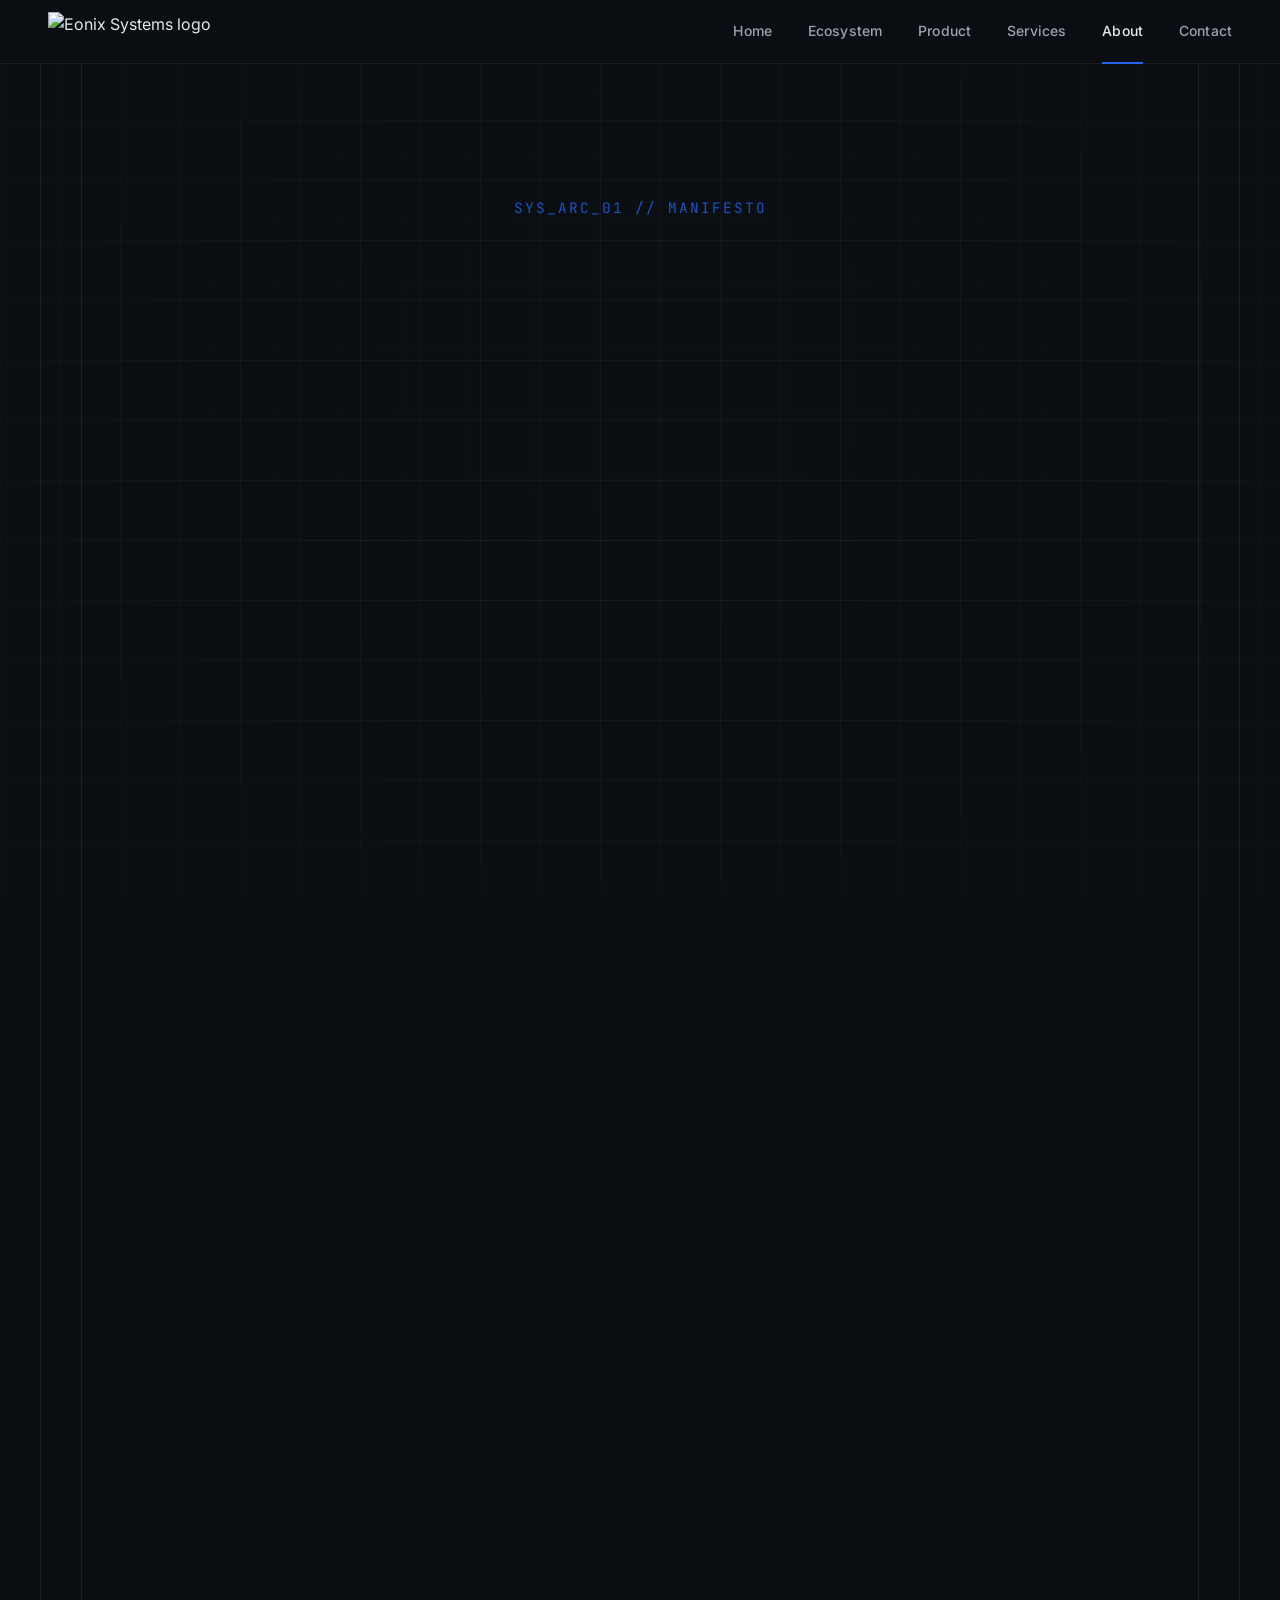
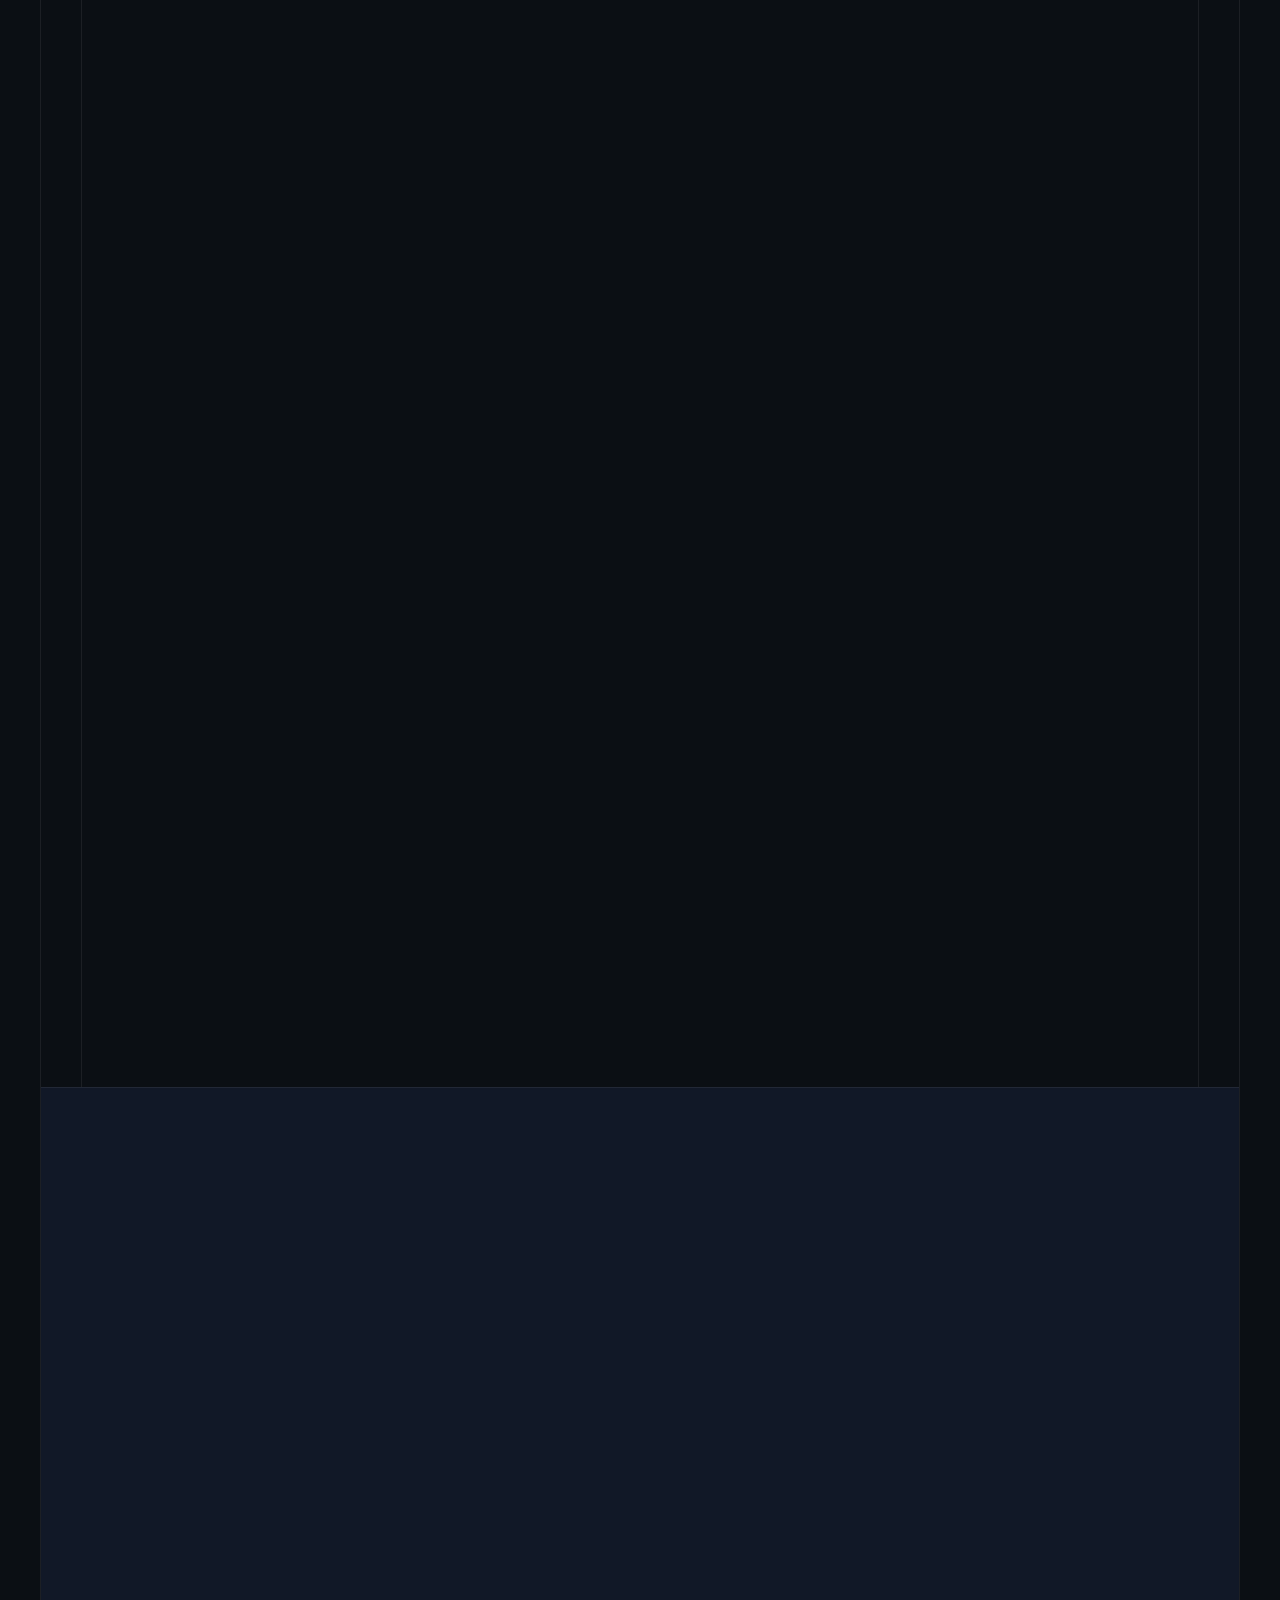
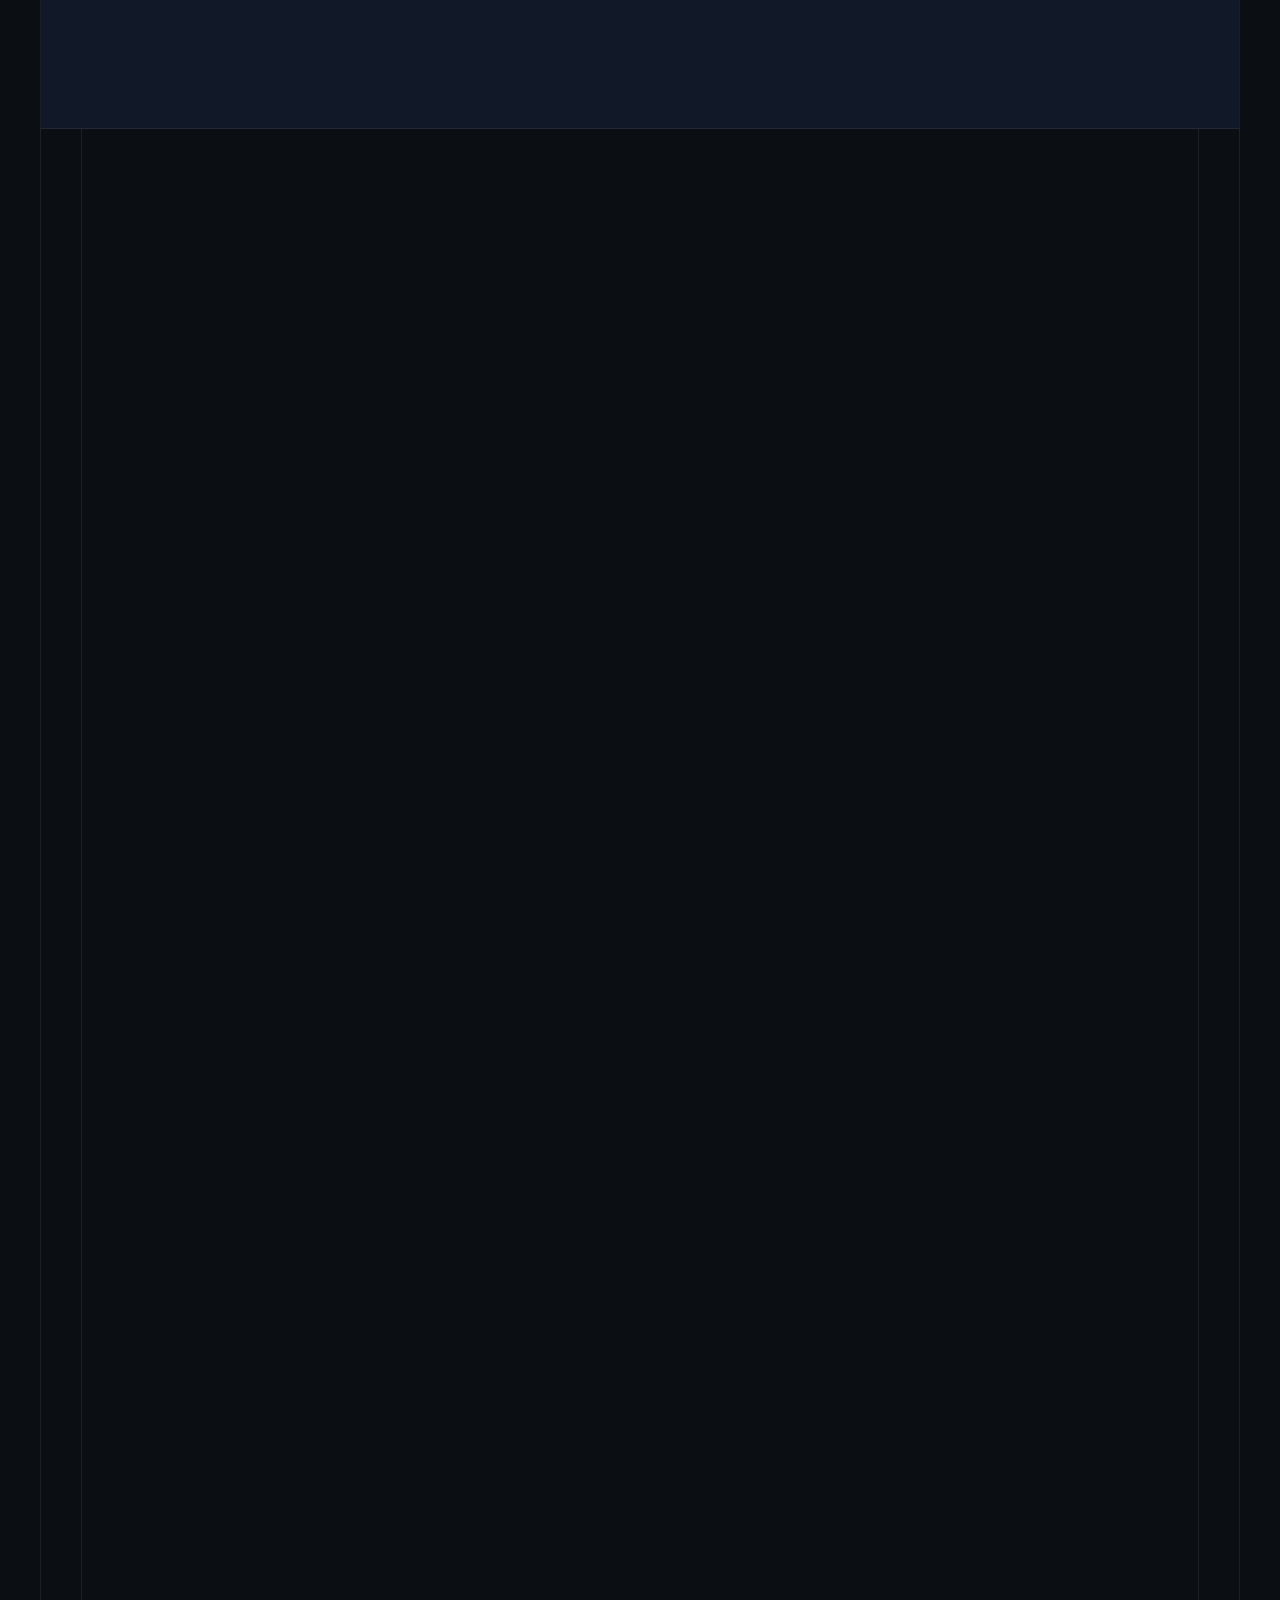
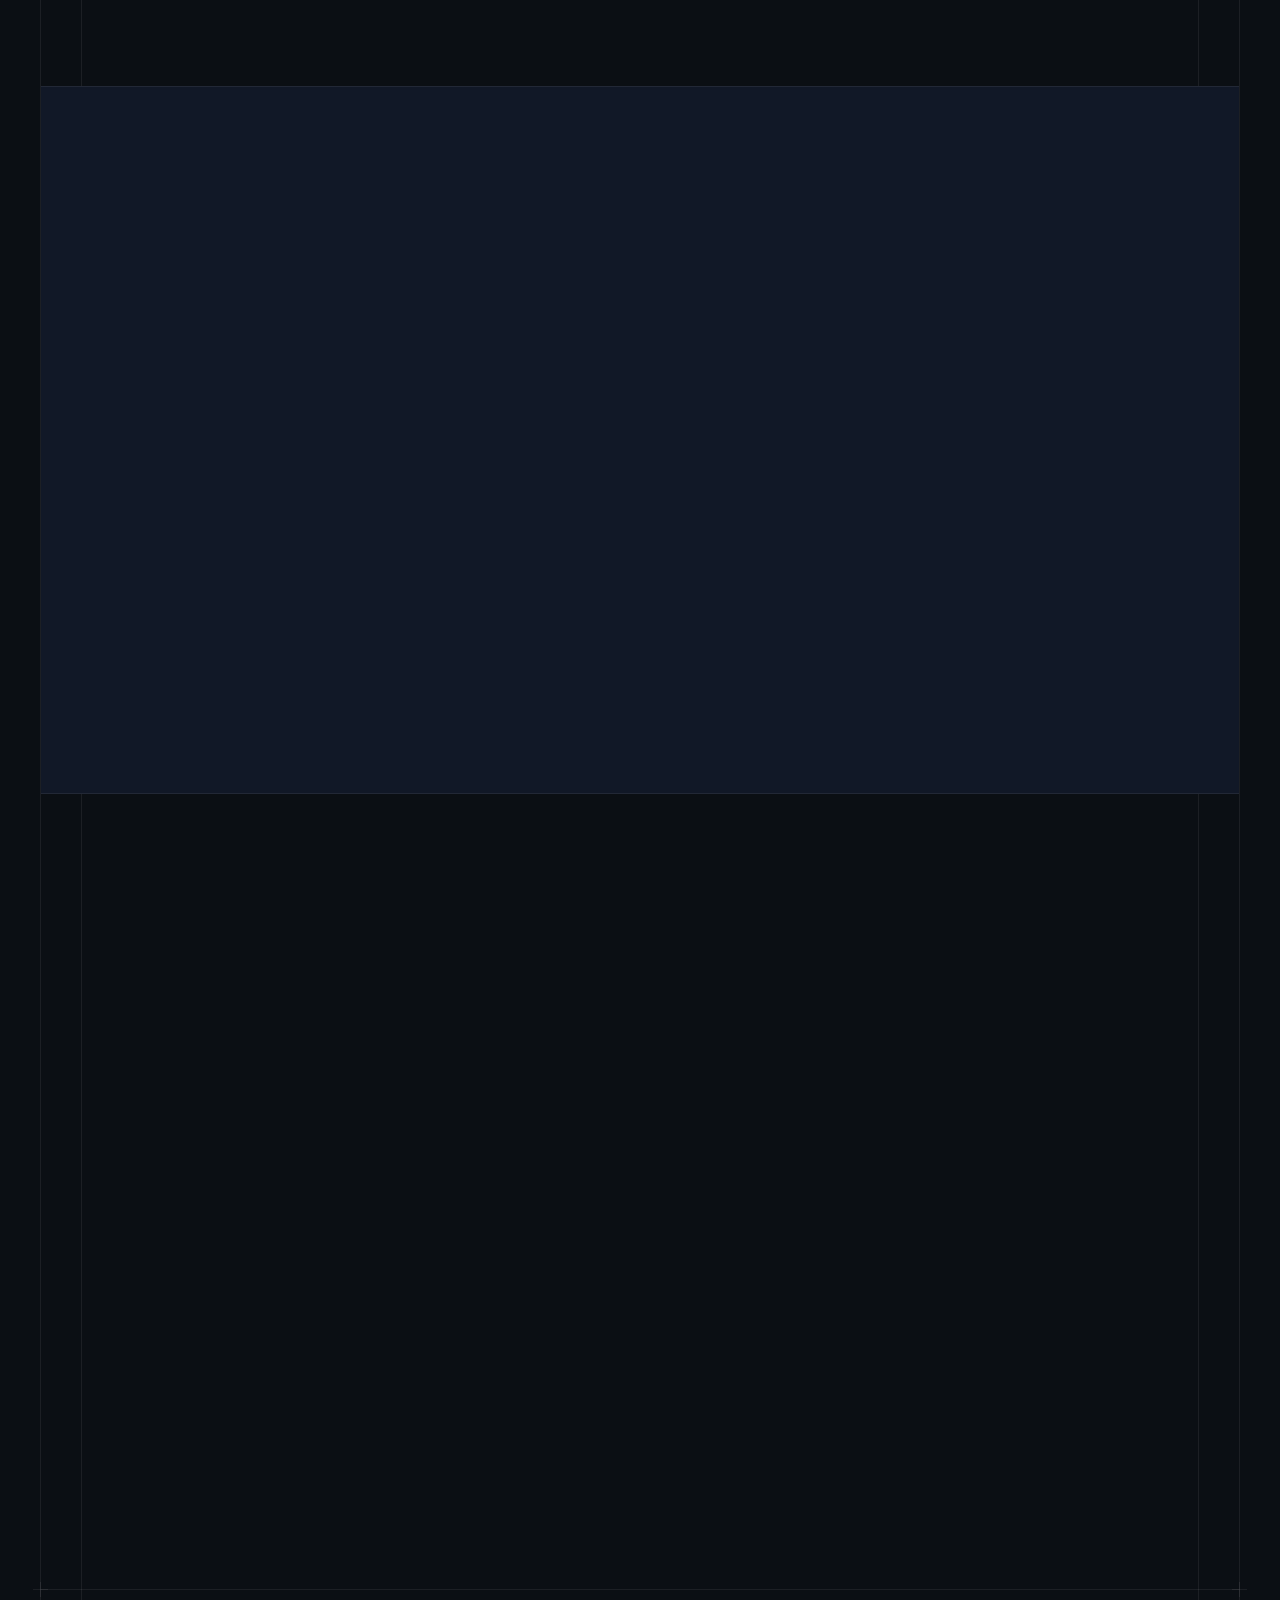
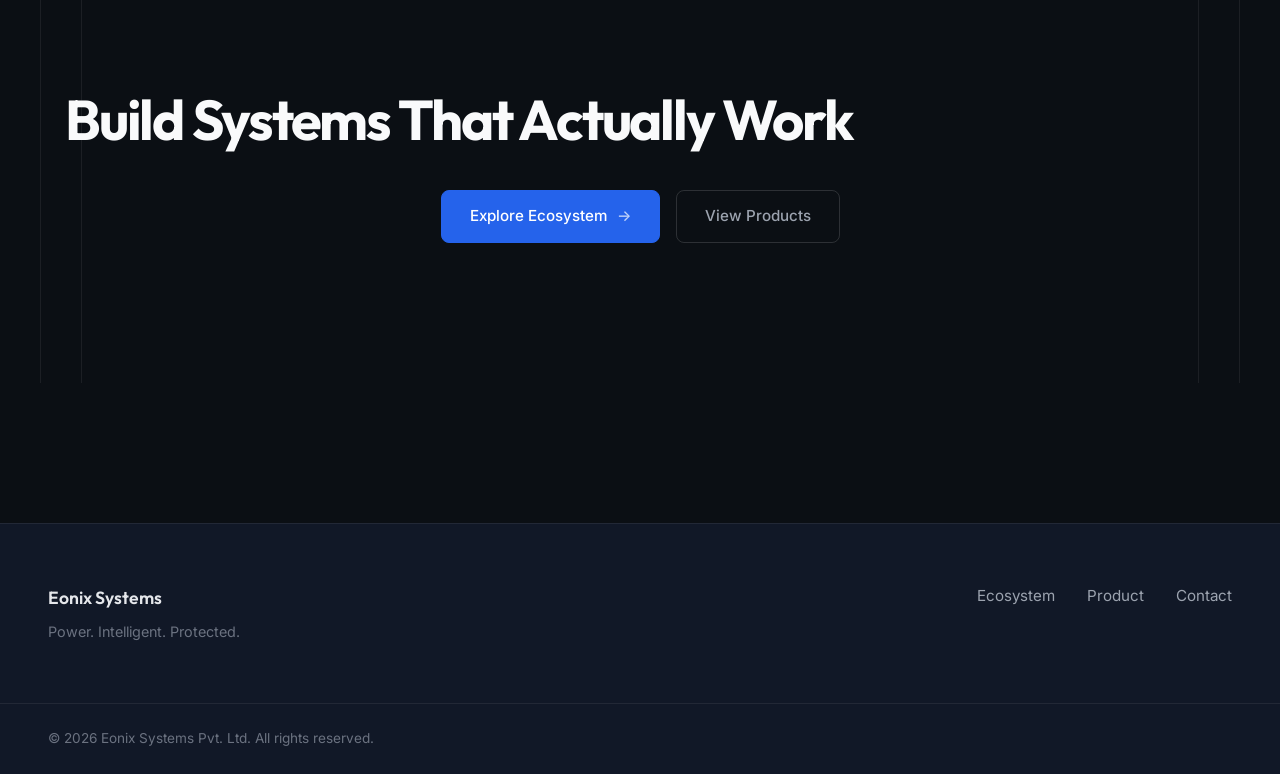
==== about.html @ 08a2c397 "Site-wide parity: blueprint structure, light mode fixes, contact overhaul, version sync v604" ====
<!doctype html>
<html lang="en">
  <head>
    <link rel="icon" href="assets/New Logo only symbol Transparent Background For Website.png" type="image/png">
    <meta charset="UTF-8" />
    <meta name="viewport" content="width=device-width, initial-scale=1.0" />
    <meta
      name="description"
      content="Eonix Systems is an engineering-first hardware company building intelligent power infrastructure for embedded and robotic systems."
    />
    <meta property="og:title" content="About Us | Eonix Systems" />
    <meta
      property="og:description"
      content="We design systems that are predictable, observable, and safe — not just functional. Learn about our engineering philosophy."
    />
    <title>About Us | Eonix Systems</title>

    <link rel="preconnect" href="https://fonts.googleapis.com" />
    <link rel="preconnect" href="https://fonts.gstatic.com" crossorigin />
    <link
      href="https://fonts.googleapis.com/css2?family=Plus+Jakarta+Sans:wght@400;500;600;700&family=JetBrains+Mono:wght@400;700&display=swap"
      rel="stylesheet"
    />

    <link rel="stylesheet" href="css/base.css?v=604" />
    <link rel="stylesheet" href="css/layout.css?v=604" />
    <link rel="stylesheet" href="css/nav.css?v=604" />
    <link rel="stylesheet" href="css/animations.css?v=604" />
    <link rel="stylesheet" href="css/footer.css?v=604" />
    <link rel="stylesheet" href="css/about.css?v=604" />
    <link rel="stylesheet" href="css/home.css?v=604" />
    
  </head>

  <body>
    <!-- BACKGROUND GRID FOR TECH AESTHETIC -->
    <div class="super-grid"></div>

    <!-- NAVBAR -->
    <nav class="nav-root">
      <div class="nav-inner">
        <a class="nav-logo" href="index.html"><img src="assets/New Full Name Logo Transparent Background Color Counterpart.png" alt="Eonix Systems logo"></a>
        <div class="nav-links">
          <a class="nav-link" href="index.html">Home</a>
          <a class="nav-link" href="ecosystem.html">Ecosystem</a>
          <a class="nav-link" href="product.html">Product</a>
          <a class="nav-link" href="services.html">Services</a>
          <a class="nav-link nav-active" href="about.html">About</a>
          <a class="nav-link" href="contact.html">Contact</a>
        </div>
        <button class="nav-toggle" aria-label="Toggle navigation">
          <span></span><span></span><span></span>
        </button>
      </div>
    </nav>

    <main class="page-wrapper blueprint-wrapper">
      
      <!-- LEFT/RIGHT VERTICAL MASTER GUIDE LINES -->
      <div class="master-guide left"></div>
      <div class="master-guide right"></div>

      <!-- SECTION 1: HERO -->
      <section class="manifesto-section hero-animated-grid" style="padding-top: 180px; min-height: 60vh; padding-bottom: 80px;">
        <div class="manifesto-container" style="text-align: center;">
          <div class="tech-label reveal">SYS_ARC_01 // MANIFESTO</div>
          <h1 class="manifesto-huge-title reveal" style="--delay: 100ms;">
            Engineering Infrastructure<br>for <span class="text-accent glow-text">Real Systems</span>
          </h1>
          <p class="manifesto-lead reveal" style="--delay: 200ms;">
            Eonix Systems is an engineering-first hardware company building intelligent power infrastructure for embedded and robotic systems.
          </p>
          <p class="manifesto-lead reveal" style="--delay: 400ms; margin-top: 16px;">
            We design systems that are predictable, observable, and safe — not just functional.
          </p>
        </div>
      </section>

      <div class="tech-divider reveal"><div class="tech-node"></div></div>

      <!-- SECTION 2: THE PROBLEM -->
      <section class="manifesto-section reveal">
        <div class="manifesto-container text-center">
            <h2 class="manifesto-title reveal"><span class="title-dot"></span>The Problem Isn’t Complexity.<br><span class="text-red-glow">It’s Fragmentation.</span></h2>
            
            <p class="manifesto-p reveal" style="--delay: 100ms;">Modern embedded systems are not limited by capability — they are limited by how they are built.</p>
            
            <div class="problem-list symmetrical reveal" style="--delay: 300ms;">
                <p>Power is treated as an afterthought.</p>
                <p>Communication is inconsistent.</p>
                <p>Debugging is blind.</p>
                <p>Failure modes are unpredictable.</p>
            </div>
            
            <p class="manifesto-p emphasize text-red-glow reveal" style="--delay: 500ms; margin-top: 40px;">What should be a system becomes a collection of disconnected parts.</p>
        </div>
      </section>

      <div class="tech-divider reveal"><div class="tech-node"></div></div>

      <!-- SECTION 3: ORIGIN STORY -->
      <section class="manifesto-section">
        <div class="manifesto-container text-center">
            <h2 class="manifesto-title reveal"><span class="title-dot"></span>Where Eonix Began</h2>
            
            <p class="manifesto-p reveal" style="--delay: 100ms;">Eonix did not start as a business idea.</p>
            <p class="manifesto-p reveal text-red text-bold" style="--delay: 200ms;">It started as a repeated failure pattern.</p>
            
            <p class="manifesto-p reveal mt-32" style="--delay: 300ms;">While building robots and embedded systems, the same issue appeared across projects: power systems were improvised.</p>
            <p class="manifesto-p reveal" style="--delay: 400ms;">Regulators, fuses, and wiring stitched together with no telemetry, no visibility, and limited protection.</p>
            <p class="manifesto-p reveal" style="--delay: 500ms;">When something failed, there was no answer why.</p>
            <p class="manifesto-p reveal" style="--delay: 600ms;">Debugging meant probing rails manually, replacing burnt components, and hoping the next iteration survived.</p>
            
            <div class="reveal mt-64" style="--delay: 800ms;">
                <p class="manifesto-p" style="margin-bottom: 8px;">This was not a one-off problem.</p>
                <p class="manifesto-p text-accent text-bold glow-text" style="font-size: 1.5rem;">It was systemic.</p>
            </div>
        </div>
      </section>

      <div class="tech-divider split-box reveal">
        <div class="corner-cross left-top"></div>
        <div class="corner-cross right-top"></div>
        <div class="tech-node"></div>
      </div>

      <!-- SECTION 4: BREAKPOINT -->
      <section class="manifesto-section bg-blueprint pt-80 pb-80">
        <div class="manifesto-container text-center">
            <h2 class="manifesto-title reveal"><span class="title-dot"></span>The Realization</h2>
            
            <p class="manifesto-p reveal" style="--delay: 100ms;">Machines have evolved.</p>
            <p class="manifesto-p reveal text-red-glow text-bold" style="--delay: 200ms;">Their electrical backbone has not.</p>
            
            <div class="realization-stack mt-48 reveal" style="--delay: 400ms;">
                <div class="tech-frame-row">
                    <span class="tech-frame">Control systems are intelligent.</span>
                    <span class="tech-frame">Sensors are advanced.</span>
                    <span class="tech-frame">Software is complex.</span>
                </div>
            </div>
            
            <p class="manifesto-p text-bold text-accent glow-text mt-48 reveal" style="--delay: 600ms; font-size: 1.6rem;">But power — the foundation — is still primitive.</p>
        </div>
      </section>

      <div class="tech-divider split-box reveal">
        <div class="corner-cross left-bottom"></div>
        <div class="corner-cross right-bottom"></div>
        <div class="tech-node"></div>
      </div>

      <!-- SECTION 5: THE IDEA -->
      <section class="manifesto-section pt-80">
        <div class="manifesto-container wide text-center">
            <h2 class="manifesto-title reveal"><span class="title-dot"></span>Power Infrastructure Should Be Intelligent</h2>
            
            <div class="feature-trio mt-64">
                <div class="f-block tech-card premium-lift reveal" style="--delay: 100ms;">
                    <div class="tc-corner tl"></div><div class="tc-corner tr"></div>
                    <div class="tc-corner bl"></div><div class="tc-corner br"></div>
                    <h4>[ Monitor ]</h4>
                    <p>Real-time telemetry for voltage, current, and system health.</p>
                </div>
                <div class="f-block tech-card premium-lift reveal" style="--delay: 200ms;">
                    <div class="tc-corner tl"></div><div class="tc-corner tr"></div>
                    <div class="tc-corner bl"></div><div class="tc-corner br"></div>
                    <h4>[ Protect ]</h4>
                    <p>Hardware-level safeguards that act before damage occurs.</p>
                </div>
                <div class="f-block tech-card premium-lift reveal" style="--delay: 300ms;">
                    <div class="tc-corner tl"></div><div class="tc-corner tr"></div>
                    <div class="tc-corner bl"></div><div class="tc-corner br"></div>
                    <h4>[ Communicate ]</h4>
                    <p>Active reporting of faults and system state.</p>
                </div>
            </div>
        </div>
      </section>

      <div class="tech-divider reveal"><div class="tech-node"></div></div>

      <!-- SECTION 6: WHAT EONIX BUILDS -->
      <section class="manifesto-section">
        <div class="manifesto-container text-center">
            <h2 class="manifesto-title reveal" style="font-size: 2.4rem;"><span class="title-dot"></span>The Electrical Backbone for Autonomous Machines</h2>
            
            <p class="manifesto-p reveal mt-32" style="--delay: 100ms;">Eonix builds a modular, system-level power infrastructure for embedded and robotic machines.</p>
            <p class="manifesto-p reveal text-accent text-bold" style="--delay: 200ms;">Each module is designed to operate as part of a larger system — not in isolation.</p>
            
            <div class="check-grid mt-64">
                <div class="check-item reveal" style="--delay: 300ms;">
                    <span class="check-icon">[✓]</span>
                    <span class="check-text">Electrically safe by design</span>
                </div>
                <div class="check-item reveal" style="--delay: 400ms;">
                    <span class="check-icon">[✓]</span>
                    <span class="check-text">Fully instrumented telemetry</span>
                </div>
                <div class="check-item reveal" style="--delay: 500ms;">
                    <span class="check-icon">[✓]</span>
                    <span class="check-text">Configurable through software</span>
                </div>
                <div class="check-item reveal" style="--delay: 600ms;">
                    <span class="check-icon">[✓]</span>
                    <span class="check-text">Built for system-level integration</span>
                </div>
            </div>
        </div>
      </section>

      <div class="tech-divider reveal"><div class="tech-node"></div></div>

      <!-- SECTION 7: ENGINEERING PHILOSOPHY -->
      <section class="manifesto-section bg-blueprint pt-80 pb-80">
        <div class="manifesto-container text-center">
            <h2 class="manifesto-title reveal"><span class="title-dot"></span>Built the Hard Way. On Purpose.</h2>
            
            <p class="manifesto-p reveal" style="--delay: 100ms;">We do not optimize for convenience.</p>
            <p class="manifesto-p text-accent glow-text text-bold reveal" style="font-size: 1.6rem; --delay: 200ms;">We optimize for correctness.</p>
            <p class="manifesto-p mt-32 reveal" style="--delay: 300ms;">Every decision is made with system behavior, safety, and predictability in mind.</p>
            
            <div class="check-grid-wide mt-64">
                <div class="check-item-card tech-frame premium-lift reveal" style="--delay: 400ms;">
                    <span class="check-icon">✓</span> Hardware safety over feature count
                </div>
                <div class="check-item-card tech-frame premium-lift reveal" style="--delay: 500ms;">
                    <span class="check-icon">✓</span> Deterministic behavior over convenience
                </div>
                <div class="check-item-card tech-frame premium-lift reveal" style="--delay: 600ms;">
                    <span class="check-icon">✓</span> Clear architecture over abstraction
                </div>
                <div class="check-item-card tech-frame premium-lift reveal" style="--delay: 700ms;">
                    <span class="check-icon">✓</span> Real telemetry over assumptions
                </div>
            </div>
        </div>
      </section>

      <div class="tech-divider reveal"><div class="tech-node"></div></div>

      <!-- SECTION 8: FINAL STATEMENT -->
      <section class="manifesto-section text-center" style="margin-bottom: 80px;">
        <div class="manifesto-container">
            <h2 class="manifesto-huge-title reveal"><span class="title-dot"></span>This Is Not Hobby Hardware</h2>
            
            <p class="manifesto-p reveal mt-48" style="--delay: 100ms;">Eonix is built for engineers designing systems that must work outside the lab.</p>
            
            <div class="word-flex mt-32 reveal" style="--delay: 200ms;">
                <span class="text-accent tech-word">Robotics.</span>
                <span class="text-accent tech-word">Automation.</span>
                <span class="text-accent tech-word">Real-world machines.</span>
            </div>
            
            <p class="manifesto-p text-red-glow text-bold mt-64 reveal" style="font-size: 1.6rem; --delay: 400ms;">If failure is not an option, neither is guesswork.</p>
        </div>
      </section>

      <!-- SECTION 9: FINAL CTA -->
      <section class="page-section cta-grand text-center" style="padding: 100px 24px; border-top: 1px solid var(--border-subtle); position: relative;">
        <!-- Corners for tech feel -->
        <div class="corner-cross left-top"></div><div class="corner-cross right-top"></div>
        
        <h2 class="home-title" style="font-size: 3.5rem; margin-bottom: 40px;">Build Systems That Actually Work</h2>
        <div class="hero-actions" style="justify-content: center;">
            <a href="ecosystem.html" class="btn-primary">
              Explore Ecosystem <span class="btn-arrow">→</span>
            </a>
            <a href="product.html" class="btn-secondary">
              View Products
            </a>
        </div>
      </section>

    </main>

    <footer class="footer-root">
      <div class="footer-inner">
        <div class="footer-left">
          <p class="footer-brand">Eonix Systems</p>
          <p class="footer-tagline">Power. Intelligent. Protected.</p>
        </div>
        <div class="footer-right">
          <a class="footer-link" href="ecosystem.html">Ecosystem</a>
          <a class="footer-link" href="product.html">Product</a>
          <a class="footer-link" href="contact.html">Contact</a>
        </div>
      </div>
      <div class="footer-bottom">
        <p>© 2026 Eonix Systems Pvt. Ltd. All rights reserved.</p>
        <!-- Keep existing socials formatting -->
      </div>
    </footer>

    <!-- Scripts -->
    <script src="js/scroll-reveal.js?v=604"></script>
    <script src="js/scroll-animations.js?v=604"></script>
    <script src="js/nav.js?v=604"></script>
  </body>
</html>
---- css/base.css ----
/* =============================================================================
   BASE.CSS — Global Design System Foundation
   =============================================================================
   ⭐ THIS IS THE MOST IMPORTANT CSS FILE. Read this before editing anything else.

   DESIGN PHILOSOPHY (v2 — Premium Minimal):
   Target aesthetic: Linear / Stripe / Antigravity — NOT glowing/cyberpunk.
   - Deep navy-black backgrounds, NOT pure black
   - Muted electric blue accent (#2563EB), NOT neon cyan
   - Zero glow effects, zero text-shadows on accent colors
   - Flat surfaces with very thin borders for separation
   - Generous whitespace, clean typography hierarchy

   CSS Load Order (every page loads these in sequence):
   base.css → layout.css → nav.css → animations.css → footer.css → [page].css
   ============================================================================= */

/* =========================
   GLOBAL RESET
   ========================= */

@import url('https://fonts.googleapis.com/css2?family=Inter:wght@300;400;500;600&family=Outfit:wght@300;400;500;600;700&display=swap');

* {
    margin: 0;
    padding: 0;
    box-sizing: border-box;
}

html {
    overflow-x: clip;
    width: 100%;
}

/* =========================
   CSS VARIABLES — Design Tokens
   ========================= */

:root {
    /* Backgrounds — deep navy, not pure black */
    --bg-main:  #0B0F14;
    --bg-soft:  #111827;
    --bg-card:  #1a2030;
    --bg-glass: rgba(17, 24, 39, 0.9);

    /* Text */
    --text-primary:   #E5E7EB;
    --text-secondary: #9CA3AF;
    --text-muted:     #6B7280;

    /* Accent — muted electric blue. NOT neon. NOT cyan. */
    --accent-primary: #2563EB;
    --accent-hover:   #3B82F6;
    --accent-subtle:  rgba(37, 99, 235, 0.12);
    --accent-border:  rgba(37, 99, 235, 0.35);

    /* UI Elements */
    --border-subtle: rgba(255, 255, 255, 0.07);
    --border-strong: rgba(255, 255, 255, 0.14);

    /* Shadows — soft, directional, no glow */
    --shadow-sm:  0 1px 3px rgba(0, 0, 0, 0.4);
    --shadow-md:  0 4px 16px rgba(0, 0, 0, 0.4);
    --shadow-lg:  0 12px 40px rgba(0, 0, 0, 0.5);

    /* Spacing */
    --nav-height:       64px;
    --section-spacing:  120px;

    /* OLD COMPAT — kept so old var() references don't break visually */
    --accent-glow: transparent;
    --accent-dim:  rgba(37, 99, 235, 0.08);
    --border-active: rgba(37, 99, 235, 0.4);
}

/* =========================
   BODY & TYPOGRAPHY
   ========================= */

body {
    background-color: var(--bg-main);
    color: var(--text-primary);
    font-family: 'Inter', system-ui, sans-serif;
    line-height: 1.6;
    -webkit-font-smoothing: antialiased;
    position: relative;
    overflow-x: clip;
    width: 100%;
}

h1, h2, h3, h4, h5, h6 {
    font-family: 'Outfit', sans-serif;
    font-weight: 600;
    line-height: 1.2;
    color: var(--text-primary);
    letter-spacing: -0.02em;
}

a {
    text-decoration: none;
    color: inherit;
    transition: color 0.2s ease;
}

/* =========================
   BACKGROUND GRID
   Very subtle — feels like drafting paper, NOT a laser grid.
   ========================= */

body::before {
    content: "";
    position: fixed;
    inset: 0;
    z-index: -1;
    background-image:
        linear-gradient(rgba(255, 255, 255, 0.025) 1px, transparent 1px),
        linear-gradient(90deg, rgba(255, 255, 255, 0.025) 1px, transparent 1px);
    background-size: 60px 60px;
    mask-image: radial-gradient(ellipse at center, black 30%, transparent 80%);
    pointer-events: none;
}

/* NOTE: body::after removed — no accent glow overlay */

/* =========================
   UTILITIES
   ========================= */

/* Flat panel — no blur, no glassmorphism */
.glass-panel {
    background: var(--bg-soft);
    border: 1px solid var(--border-subtle);
    border-radius: 8px;
}

/* Accent color — no text-shadow */
.text-accent {
    color: var(--accent-primary);
}

/* Accent text that used to glow — now just bold blue */
.glow-text {
    color: var(--accent-hover);
    font-weight: 600;
}

/* Red emphasis — used in about.html manifesto */
.text-red-glow {
    color: #F87171;
}

.text-red { color: #F87171; }
.text-bold { font-weight: 700; }

/* Hover border brightening — replaces all glow effects */
.glow-hover {
    transition: border-color 0.25s ease, background 0.25s ease;
}
.glow-hover:hover {
    border-color: var(--border-strong);
    background: var(--bg-card);
}
---- css/nav.css ----
/* =============================================================================
   NAV.CSS — Fixed Top Navigation
   Design: Minimal, thin, clean. No glowing active states.
   ============================================================================= */

.nav-root {
    position: fixed;
    top: 0;
    left: 0;
    width: 100%;
    height: var(--nav-height);

    /* Solid nav — not glass, not blur */
    background-color: rgba(11, 15, 20, 0.92);
    border-bottom: 1px solid var(--border-subtle);
    backdrop-filter: blur(8px);
    -webkit-backdrop-filter: blur(8px);

    z-index: 1000;
}

.nav-inner {
    max-width: 1400px;
    height: 100%;
    margin: 0 auto;
    padding: 0 48px;

    display: flex;
    align-items: center;
    justify-content: space-between;
}

/* Logo clickable wrapper */
.nav-logo {
    display: flex;
    align-items: center;
    flex-shrink: 0;
}

.nav-logo img {
    height: 40px;
    display: block;
}

.nav-links {
    display: flex;
    align-items: center;
    gap: 36px;
}

.nav-link {
    text-decoration: none;
    font-size: 0.875rem;
    color: var(--text-secondary);
    font-weight: 500;
    transition: color 0.2s ease;
    letter-spacing: 0.01em;
}

/* Hover — subtle colour shift, NO text-shadow */
.nav-link:hover {
    color: var(--text-primary);
}

.nav-toggle {
    display: none;
    background: none;
    border: none;
    cursor: pointer;
    padding: 4px;
}

.nav-toggle span {
    display: block;
    width: 22px;
    height: 1.5px;
    background-color: var(--text-secondary);
    margin: 5px 0;
    transition: background 0.2s ease;
}

/* =========================
   ACTIVE PAGE STATE
   Clean underline — no box-shadow glow
   ========================= */

.nav-active {
    color: var(--text-primary);
    position: relative;
    font-weight: 500;
    /* NO text-shadow */
}

.nav-active::after {
    content: "";
    position: absolute;
    bottom: -21px;   /* Aligns with nav bottom border */
    left: 0;
    width: 100%;
    height: 1.5px;
    background-color: var(--accent-primary);
    /* NO box-shadow glow */
}

/* =========================
   RESPONSIVE (mobile)
   ========================= */

@media (max-width: 1024px) {

    :root { --nav-height: 60px; }

    .nav-inner { padding: 0 24px; }

    .nav-links {
        position: absolute;
        top: var(--nav-height);
        left: 0;
        width: 100%;
        gap: 0;
        max-height: calc(100vh - var(--nav-height));
        overflow-y: auto;
        flex-direction: column;
        background-color: var(--bg-soft);
        display: none;
        border-bottom: 1px solid var(--border-subtle);
    }

    .nav-links.open { display: flex; }

    .nav-link {
        width: 100%;
        padding: 18px 24px;
        border-top: 1px solid var(--border-subtle);
        color: var(--text-secondary);
    }

    .nav-active::after { display: none; }

    .nav-active {
        color: var(--accent-hover);
        border-left: 2px solid var(--accent-primary);
        padding-left: 22px;
    }

    .nav-toggle { display: block; }
}
---- css/animations.css ----
/* =============================================================================
   ANIMATIONS.CSS — Scroll Reveal & Motion System
   =============================================================================
   HOW SCROLL REVEAL WORKS:
   1. Add class "reveal" to any element you want to fade in on scroll
   2. js/scroll-reveal.js adds ".is-visible" when it enters the viewport
   3. The CSS transition here does the visual animation

   STAGGERED DELAY: Add style="--delay: 200ms;" to stagger elements.

   PHILOSOPHY: Very subtle. Fade-in / slide-up only. No pulsing, no glowing.
   ============================================================================= */

/* =========================
   SCROLL REVEAL — VARIANTS
   ========================= */

.reveal {
    --reveal-y: 16px;
    opacity: 0;
    transform: translateY(var(--reveal-y));
    transition:
        opacity 0.55s ease-out,
        transform 0.55s cubic-bezier(0.22, 1, 0.36, 1);
}

.reveal.is-visible {
    opacity: 1;
    transform: translateY(0);
}

.reveal-left {
    opacity: 0;
    transform: translateX(-24px);
}
.reveal-left.is-visible {
    opacity: 1;
    transform: translateX(0);
}

.reveal-right {
    opacity: 0;
    transform: translateX(24px);
}
.reveal-right.is-visible {
    opacity: 1;
    transform: translateX(0);
}

.reveal-scale {
    opacity: 0;
    transform: scale(0.97);
}
.reveal-scale.is-visible {
    opacity: 1;
    transform: scale(1);
}

/* Stagger delay support via CSS custom prop */
.reveal[style] {
    transition-delay: var(--delay, 0ms);
}

/* =========================
   HERO ANIMATED GRID
   Very faint — barely visible, NOT a neon laser grid.
   ========================= */

.hero-animated-grid {
    position: relative;
    overflow: hidden;
}

.hero-animated-grid::before {
    content: '';
    position: absolute;
    inset: -50%;
    z-index: 0;
    background-image:
        linear-gradient(rgba(255,255,255,0.015) 1px, transparent 1px),
        linear-gradient(90deg, rgba(255,255,255,0.015) 1px, transparent 1px);
    background-size: 64px 64px;
    animation: gridMove 60s linear infinite;
    mask-image: radial-gradient(ellipse at center, black 10%, transparent 55%);
    pointer-events: none;
}

@keyframes gridMove {
    0%   { background-position: 0% 0%; }
    100% { background-position: 100% 100%; }
}

/* =========================
   CONNECTOR LINE
   (Home page: Power/Sensor/Actuator connectors)
   ========================= */

/* NOTE: connector-line is now a thin grey line, not cyan.
   Overrides are in home.css. This base just handles the reveal animation. */
.connector-line {
    /* No box-shadow glow — plain thin line */
    transition: opacity 0.5s ease;
}
.connector-line.is-visible {
    opacity: 1;
}

/* =========================
   REDUCED MOTION
   ========================= */

@media (prefers-reduced-motion: reduce) {
    .reveal,
    .reveal-left,
    .reveal-right,
    .reveal-scale {
        opacity: 1;
        transform: none;
        transition: none;
        animation: none;
    }
}
---- css/footer.css ----
/* =========================
   FOOTER
   ========================= */

.footer-root {
    margin-top: var(--section-spacing);
    border-top: 1px solid var(--border-subtle);
    background-color: var(--bg-soft);
}

.footer-inner {
    max-width: 1400px;
    margin: 0 auto;
    padding: 60px 48px;

    display: flex;
    justify-content: space-between;
    align-items: flex-start;
}

.footer-brand {
    font-size: 1.1rem;
    font-weight: 600;
    color: var(--text-primary);
    font-family: 'Outfit', sans-serif;
}

.footer-tagline {
    font-size: 0.9rem;
    color: var(--text-muted);
    margin-top: 8px;
}

.footer-right {
    display: flex;
    gap: 32px;
}

.footer-link {
    font-size: 0.95rem;
    text-decoration: none;
    color: var(--text-secondary);
    transition: color 0.2s ease;
}

.footer-link:hover {
    color: var(--accent-primary);
}

.footer-bottom {
    max-width: 1400px;
    margin: 0 auto;
    padding: 24px 48px;
    border-top: 1px solid var(--border-subtle);

    display: flex;
    justify-content: space-between;
    align-items: center;

    font-size: 0.85rem;
    color: var(--text-muted);
}

.footer-social {
    display: flex;
    gap: 16px;
    align-items: center;
}

.social-icon {
    color: var(--text-muted);
    transition: color 0.3s ease, transform 0.3s ease;
    display: flex;
    align-items: center;
    justify-content: center;
}

.social-icon svg {
    width: 20px;
    height: 20px;
    fill: currentColor;
}

.social-icon:hover {
    color: var(--accent-primary);
    transform: translateY(-2px);
}

@media (max-width: 768px) {
    .footer-inner {
        flex-direction: column;
        gap: 40px;
        align-items: center;
        text-align: center;
    }

    .footer-right {
        flex-direction: column;
        gap: 16px;
        align-items: center;
        text-align: center;
    }

    .footer-bottom {
        flex-direction: column;
        gap: 16px;
    }
}
---- css/about.css ----
/* =========================
   ABOUT PAGE: TECH MANIFESTO
   ========================= */

/* GLOBAL SPACING overrides */
.manifesto-section {
    padding-top: 60px;
    padding-bottom: 60px;
    position: relative;
    z-index: 2;
}

.manifesto-container {
    max-width: 800px;
    margin: 0 auto;
    padding: 0 24px;
    position: relative;
}

.manifesto-container.wide {
    max-width: 1200px;
}

/* TYPOGRAPHY overrides */
.manifesto-huge-title {
    font-size: 4rem;
    font-weight: 700;
    line-height: 1.1;
    letter-spacing: -0.02em;
    margin-bottom: 24px;
    color: var(--text-primary);
    font-family: 'Plus Jakarta Sans', sans-serif;
}

.manifesto-title {
    font-size: 3rem;
    font-weight: 700;
    line-height: 1.1;
    margin-bottom: 40px;
    color: var(--text-primary);
    font-family: 'Plus Jakarta Sans', sans-serif;
    position: relative;
    display: inline-block;
}

.manifesto-lead {
    font-size: 1.5rem;
    color: var(--text-secondary);
    line-height: 1.6;
    max-width: 800px;
    margin: 0 auto;
}

.manifesto-p {
    font-size: 1.25rem;
    color: var(--text-secondary);
    line-height: 1.7;
    margin: 0 auto 24px auto;
    max-width: 700px;
}

.manifesto-p.emphasize {
    font-size: 1.4rem;
    font-weight: 600;
}

.text-bold { font-weight: 600; }
.text-red { color: #ff4a4a; }
.text-red-glow {
    color: #F87171; /* No text-shadow */
}

/* =========================
   TECH AESTHETICS (GRIDS & DIVIDERS)
   ========================= */

/* Very subtle neutral grid — same as body::before in base.css */
.super-grid {
    position: fixed;
    top: 0; left: 0; right: 0; bottom: 0;
    background-image: 
        linear-gradient(to right, rgba(255,255,255,0.02) 1px, transparent 1px),
        linear-gradient(to bottom, rgba(255,255,255,0.02) 1px, transparent 1px);
    background-size: 60px 60px;
    z-index: 0;
    pointer-events: none;
}

.blueprint-wrapper {
    position: relative;
    max-width: 1200px;
    margin: 0 auto;
    border-left: 1px solid var(--border-subtle);
    border-right: 1px solid var(--border-subtle);
}

/* Vertical guide lines */
.master-guide {
    position: absolute;
    top: 0; bottom: 0;
    width: 1px;
    background: var(--border-subtle);
    z-index: 1;
}
.master-guide.left { left: 40px; }
.master-guide.right { right: 40px; }

/* Clean dot on section titles — no glow */
.title-dot {
    position: absolute;
    top: 50%; left: -30px;
    width: 6px; height: 6px;
    background: var(--accent-primary);
    border-radius: 50%;
    transform: translateY(-50%);
    /* NO box-shadow glow */
}

/* Technical Label */
.tech-label {
    font-family: 'JetBrains Mono', monospace;
    color: var(--accent-primary);
    font-size: 0.9rem;
    letter-spacing: 2px;
    margin-bottom: 24px;
    opacity: 0.8;
}

/* Divider Lines */
.tech-divider {
    position: relative;
    width: 100%;
    height: 1px;
    background: var(--border-subtle); /* Neutral grey — no cyan glow */
    margin: 60px 0;
    display: flex;
    justify-content: center;
    align-items: center;
    z-index: 2;
}

.tech-node {
    width: 5px;
    height: 5px;
    background: var(--text-muted);
    border-radius: 50%;
    /* NO glow */
}

/* Corner Crosshairs */
.split-box { padding: 40px 0; }

.corner-cross {
    position: absolute;
    width: 15px; height: 15px;
    opacity: 0.5;
}
.corner-cross::before, .corner-cross::after {
    content: ''; position: absolute; background: var(--border-strong);
}
.corner-cross::before { top: 7px; left: 0; width: 15px; height: 1px; }
.corner-cross::after { top: 0; left: 7px; width: 1px; height: 15px; }

.corner-cross.left-top { top: -8px; left: -8px; }
.corner-cross.right-top { top: -8px; right: -8px; }
.corner-cross.left-bottom { bottom: -8px; left: -8px; }
.corner-cross.right-bottom { bottom: -8px; right: -8px; }


/* =========================
   LISTS & GRIDS (SYMMETRICAL)
   ========================= */

.problem-list {
    margin: 40px auto;
    max-width: 600px;
    text-align: left;
}

.problem-list.symmetrical {
    display: grid;
    grid-template-columns: 1fr 1fr;
    gap: 16px 32px;
    text-align: center;
}

.problem-list p {
    font-size: 1.15rem;
    color: var(--text-secondary);
    margin: 0;
    padding: 16px;
    border: 1px solid rgba(0, 0, 0, 0.08);
    background: var(--bg-soft);
    border-radius: 4px;
}

/* Realization Stack */
.realization-stack span.tech-frame {
    font-size: 1.1rem;
    color: var(--text-secondary);
    padding: 14px 28px;
    border: 1px solid var(--border-subtle);
    background: var(--bg-soft);
    border-radius: 4px;
    letter-spacing: 0.3px;
}

/* Row wrapper for tech-frame items — flex horizontal, wraps cleanly */
.tech-frame-row {
    display: flex;
    flex-wrap: wrap;
    justify-content: center;
    gap: 16px;
}
.word-flex {
    display: flex;
    justify-content: center;
    gap: 32px;
    flex-wrap: wrap;
}
.tech-word {
    font-size: 1.4rem;
    font-family: 'JetBrains Mono', monospace;
    padding: 8px 16px;
    border-bottom: 2px solid var(--accent-primary);
}

/* Feature Horizontal Trio */
.feature-trio {
    display: grid;
    grid-template-columns: repeat(3, 1fr);
    gap: 32px;
}
.tech-card {
    position: relative;
    background: var(--bg-soft);
    border: 1px solid var(--border-subtle);
    padding: 36px 28px;
    text-align: left;
    overflow: hidden;
    border-radius: 8px;
    transition: border-color 0.2s ease;
}
.tech-card:hover {
    border-color: var(--border-strong);
}
/* Card Corners Cutout effect (using borders) */
.tc-corner { position: absolute; width: 10px; height: 10px; border: 1px solid transparent; }
.tc-corner.tl { top: 0; left: 0; border-top-color: var(--accent-primary); border-left-color: var(--accent-primary); }
.tc-corner.tr { top: 0; right: 0; border-top-color: var(--accent-primary); border-right-color: var(--accent-primary); }
.tc-corner.bl { bottom: 0; left: 0; border-bottom-color: var(--accent-primary); border-left-color: var(--accent-primary); }
.tc-corner.br { bottom: 0; right: 0; border-bottom-color: var(--accent-primary); border-right-color: var(--accent-primary); }

.f-block h4 {
    font-size: 1.4rem;
    color: var(--accent-primary);
    margin-bottom: 16px;
    font-family: 'Plus Jakarta Sans', sans-serif;
    letter-spacing: 1px;
}

.f-block p {
    font-size: 1.1rem;
    color: var(--text-secondary);
    line-height: 1.6;
    margin: 0;
}

/* Checklists */
.check-grid {
    display: grid;
    grid-template-columns: 1fr 1fr;
    gap: 24px;
    max-width: 800px;
    margin: 0 auto;
    text-align: left;
}
.check-grid-wide {
    display: grid;
    grid-template-columns: 1fr 1fr;
    gap: 24px;
    max-width: 1000px;
    margin: 0 auto;
}

.check-item {
    font-size: 1.05rem;
    color: var(--text-primary);
    display: flex;
    align-items: center;
    gap: 14px;
    padding: 16px 20px;
    background: var(--bg-soft);
    border-left: 2px solid var(--accent-primary);
    border-radius: 0 4px 4px 0;
}

.check-item-card {
    font-size: 1rem;
    color: var(--text-secondary);
    background: var(--bg-soft);
    border: 1px solid var(--border-subtle);
    padding: 20px 28px;
    border-radius: 6px;
    display: flex;
    align-items: center;
    gap: 14px;
    transition: border-color 0.2s ease;
}
.check-item-card:hover {
    border-color: var(--border-strong);
}

.check-icon {
    color: var(--accent-hover);
    font-weight: 700;
    font-size: 1.1rem;
    /* NO text-shadow glow */
}

/* Animations */
.premium-lift {
    transition: transform 0.25s ease, border-color 0.25s ease;
}
.premium-lift:hover {
    transform: translateY(-4px);
    border-color: var(--border-strong);
    /* NO glow box-shadow */
}

/* BACKGROUND UTILS */
.bg-blueprint {
    background: var(--bg-soft);
    border-top: 1px solid var(--border-subtle);
    border-bottom: 1px solid var(--border-subtle);
}

.pt-80 { padding-top: 80px; }
.pb-80 { padding-bottom: 80px; }
.mt-32 { margin-top: 32px; }
.mt-48 { margin-top: 48px; }
.mt-64 { margin-top: 64px; }

/* RESPONSIVE */
@media(max-width: 900px) {
    .feature-trio, .check-grid, .check-grid-wide, .problem-list.symmetrical { 
        grid-template-columns: 1fr; 
    }
    .manifesto-title { font-size: 2.2rem; }
    .manifesto-huge-title { font-size: 3rem; }
    .title-dot { display: none; } /* Hide on mobile to save space */
    .master-guide { display: none; }
}
---- css/home.css ----
/* =============================================================================
   HOME.CSS — Homepage Styles (index.html)
   Design System: Premium Minimal — No glow, solid surfaces, clean buttons.
   ============================================================================= */

/* =========================
   HERO
   ========================= */

.home-root {
    min-height: 88vh;
    display: flex;
    flex-direction: column;
    justify-content: center;
    align-items: center;
    padding-top: 0;
    padding-bottom: 60px;
    position: relative;
    text-align: center;
}

.home-hero-inner {
    max-width: 900px;
    margin: 0 auto;
    position: relative;
    z-index: 2;
}

/* Standard spacing for top-level sections */
.page-section {
    margin-bottom: 140px;
    padding: 0 24px;
}

/* =========================
   HERO TYPOGRAPHY
   ========================= */

.home-title {
    font-size: 4.5rem;
    font-weight: 700;
    line-height: 1.08;
    letter-spacing: -0.04em;
    margin-bottom: 28px;
    color: #F9FAFB;
    /* NO gradient clip. NO text-shadow. Pure white-warm. */
}

.home-subtitle {
    font-size: 1.2rem;
    color: var(--text-secondary);
    max-width: 680px;
    margin: 0 auto 48px;
    font-weight: 400;
    line-height: 1.7;
}

/* =========================
   BUTTONS
   ========================= */

.hero-actions {
    display: flex;
    justify-content: center;
    gap: 16px;
    margin-bottom: 40px;
    flex-wrap: wrap;
}

.btn-primary, .btn-secondary {
    display: inline-flex;
    align-items: center;
    gap: 10px;
    padding: 13px 28px;
    border-radius: 8px;
    font-weight: 500;
    font-size: 0.95rem;
    transition: background 0.2s ease, border-color 0.2s ease, color 0.2s ease, transform 0.15s ease;
    text-decoration: none;
    white-space: nowrap;
    cursor: pointer;
}

/* Primary: solid blue — like a real product button */
.btn-primary {
    background: var(--accent-primary);
    border: 1px solid var(--accent-primary);
    color: #ffffff;
    /* NO glow. NO box-shadow. */
}
.btn-primary:hover {
    background: var(--accent-hover);
    border-color: var(--accent-hover);
    transform: translateY(-1px);
}

/* Secondary: ghost button */
.btn-secondary {
    background: transparent;
    border: 1px solid var(--border-strong);
    color: var(--text-secondary);
}
.btn-secondary:hover {
    border-color: rgba(255,255,255,0.25);
    color: var(--text-primary);
    transform: translateY(-1px);
}

.btn-arrow {
    transition: transform 0.2s ease;
    opacity: 0.7;
}
.btn-primary:hover .btn-arrow,
.btn-secondary:hover .btn-arrow {
    transform: translateX(3px);
    opacity: 1;
}

/* =========================
   CARD HOVER — No glow. Flat lift only.
   ========================= */

.hover-premium {
    transition: transform 0.25s ease, border-color 0.25s ease, background 0.25s ease;
    border-radius: 8px;
}
.hover-premium:hover {
    transform: translateY(-3px);
    border-color: var(--border-strong);
    background: var(--bg-card);
}

.premium-lift {
    transition: transform 0.25s ease, border-color 0.25s ease;
    border-radius: 8px;
}
.premium-lift:hover {
    transform: translateY(-4px);
    border-color: var(--border-strong);
}

/* =========================
   SECTION TITLES
   ========================= */

.home-section-title {
    font-size: 2rem;
    font-weight: 600;
    text-align: center;
    margin-bottom: 56px;
    letter-spacing: -0.03em;
    color: var(--text-primary);
}

/* =========================
   WHY EONIX — Problem Context
   ========================= */

.problem-context-block {
    max-width: 760px;
    margin: 0 auto 64px auto;
    text-align: center;
}

.problem-main-text {
    font-size: 1.5rem;
    font-weight: 500;
    color: var(--text-primary);
    margin-bottom: 20px;
    line-height: 1.5;
}

.problem-sub-text {
    font-size: 1.05rem;
    color: var(--text-secondary);
    line-height: 1.8;
    margin-bottom: 28px;
}

/* Transition text — muted blue, no glow */
.problem-transition-text {
    font-size: 1.15rem;
    color: var(--accent-hover);
    font-weight: 500;
    line-height: 1.6;
    padding: 20px 24px;
    border-left: 2px solid var(--accent-primary);
    background: var(--accent-subtle);
    border-radius: 0 6px 6px 0;
    text-align: left;
    /* NO text-shadow */
}

/* =========================
   CONNECTED CARDS (Power / Sensor / Actuator)
   ========================= */

.connected-cards-container {
    display: flex;
    align-items: stretch;
    justify-content: center;
    gap: 0;
    max-width: 1100px;
    margin: 0 auto;
}

.connected-card {
    flex: 1;
    padding: 36px 28px;
    text-align: center;
    background: var(--bg-soft);
    border: 1px solid var(--border-subtle);
    border-radius: 8px;
    min-height: 180px;
    display: flex;
    flex-direction: column;
    justify-content: center;
    position: relative;
    transition: border-color 0.2s ease, background 0.2s ease;
}
.connected-card:hover {
    border-color: var(--border-strong);
    background: var(--bg-card);
}

.connected-card h3 {
    /* NOT cyan — white label */
    color: var(--text-primary);
    font-size: 1.1rem;
    font-weight: 600;
    margin-bottom: 12px;
    letter-spacing: 0.04em;
    text-transform: uppercase;
    font-size: 0.8rem;
    color: var(--accent-hover);
}

.connected-card > h3 + p,
.connected-card p {
    color: var(--text-secondary);
    font-size: 0.95rem;
    line-height: 1.65;
    margin: 0;
}

/* Connector line between cards — thin grey, no glow */
.connector-line {
    flex: 0 0 48px;
    height: 1px;
    background: var(--border-strong);
    align-self: center;
    z-index: 0;
}

/* =========================
   BUILT FOR DEPLOYMENT (2x2 Grid)
   ========================= */

.deployment-grid {
    display: grid;
    grid-template-columns: repeat(2, 1fr);
    gap: 24px;
    max-width: 960px;
    margin: 0 auto;
}

.home-diff-item {
    padding: 36px 32px;
    border-radius: 8px;
    text-align: left;
    background: var(--bg-soft);
    border: 1px solid var(--border-subtle);
    transition: border-color 0.2s ease;
}
.home-diff-item:hover {
    border-color: var(--border-strong);
}

.home-diff-item h3 {
    font-size: 1.1rem;
    margin-bottom: 12px;
    color: var(--text-primary);
}

.home-diff-item p {
    font-size: 0.95rem;
    color: var(--text-secondary);
    line-height: 1.65;
    margin: 0;
}

/* =========================
   GAP SECTION (VS Layout)
   ========================= */

.home-gap { position: relative; }

.gap-vs-container {
    display: flex;
    justify-content: center;
    align-items: center;
    gap: 20px;
    max-width: 840px;
    margin: 0 auto 32px;
}

.gap-card {
    flex: 1;
    padding: 28px 24px;
    text-align: center;
    border-radius: 8px;
    background: var(--bg-soft);
    border: 1px solid var(--border-subtle);
}

.hobby-card     { border-top: 2px solid #F87171; }
.industrial-card { border-top: 2px solid #FBBF24; }

.gap-card h4 {
    font-size: 1rem;
    margin-bottom: 10px;
    font-weight: 600;
}
.hobby-card h4     { color: #F87171; }
.industrial-card h4 { color: #FBBF24; }

.gap-card p {
    color: var(--text-muted);
    font-size: 0.9rem;
    margin: 0;
}

.gap-vs-text {
    font-size: 1rem;
    font-weight: 700;
    color: var(--text-muted);
    opacity: 0.5;
}

/* Eonix center card — flat blue border, no glow */
.gap-center {
    max-width: 680px;
    margin: 0 auto;
    padding: 36px 40px;
    text-align: center;
    border: 1px solid var(--accent-border);
    background: var(--accent-subtle);
    border-radius: 10px;
    /* NO box-shadow glow */
}
.gap-center h3 {
    font-size: 1.5rem;
    margin-bottom: 10px;
    color: var(--accent-hover);
}
.gap-center p {
    font-size: 1.05rem;
    color: var(--text-secondary);
    line-height: 1.65;
    margin: 0;
}

/* =========================
   WHO IT'S FOR
   ========================= */

.who-grid {
    display: grid;
    grid-template-columns: repeat(4, 1fr);
    gap: 20px;
    max-width: 1100px;
    margin: 0 auto 40px;
}

.who-item {
    padding: 28px 20px;
    text-align: center;
    border: 1px solid var(--border-subtle);
    border-radius: 8px;
    display: flex;
    flex-direction: column;
    align-items: center;
    justify-content: center;
    gap: 14px;
    background: var(--bg-soft);
    transition: border-color 0.2s ease, background 0.2s ease;
}
.who-item:hover {
    border-color: var(--border-strong);
    background: var(--bg-card);
}

.who-icon {
    width: 28px;
    height: 28px;
    stroke: var(--accent-hover);
    opacity: 0.85;
}

.who-item h4 {
    font-size: 0.95rem;
    margin: 0;
    color: var(--text-primary);
    font-weight: 500;
}

/* Summary text — no text-shadow */
.who-summary {
    text-align: center;
    font-size: 1.05rem;
    font-weight: 500;
    max-width: 580px;
    margin: 0 auto;
    color: var(--text-secondary);
    /* NO text-shadow */
}

/* =========================
   CLOSING CTA
   ========================= */

.home-direction {
    display: flex;
    flex-direction: column;
    align-items: center;
    justify-content: center;
    text-align: center;
    padding: 80px 24px;
    border-radius: 12px;
    border: 1px solid var(--border-subtle);
    background: var(--bg-soft);
    /* NO radial gradient glow */
    max-width: 1100px;
    margin: 0 auto 140px;
}

/* =========================
   RESPONSIVE
   ========================= */

@media (max-width: 1024px) {
    .home-title { font-size: 3.5rem; }
    .connected-cards-container { flex-direction: column; gap: 12px; }
    .connector-line { width: 1px; height: 24px; align-self: center; }
    .deployment-grid { grid-template-columns: 1fr; }
    .who-grid { grid-template-columns: repeat(2, 1fr); }
}

@media (max-width: 768px) {
    .home-title { font-size: 2.6rem; letter-spacing: -0.03em; }
    .hero-actions { flex-direction: column; align-items: center; gap: 12px; }
    .btn-primary, .btn-secondary { width: 100%; justify-content: center; }
    .gap-vs-container { flex-direction: column; }
    .gap-vs-text { margin: 12px 0; }
    .who-grid { grid-template-columns: 1fr 1fr; }
}
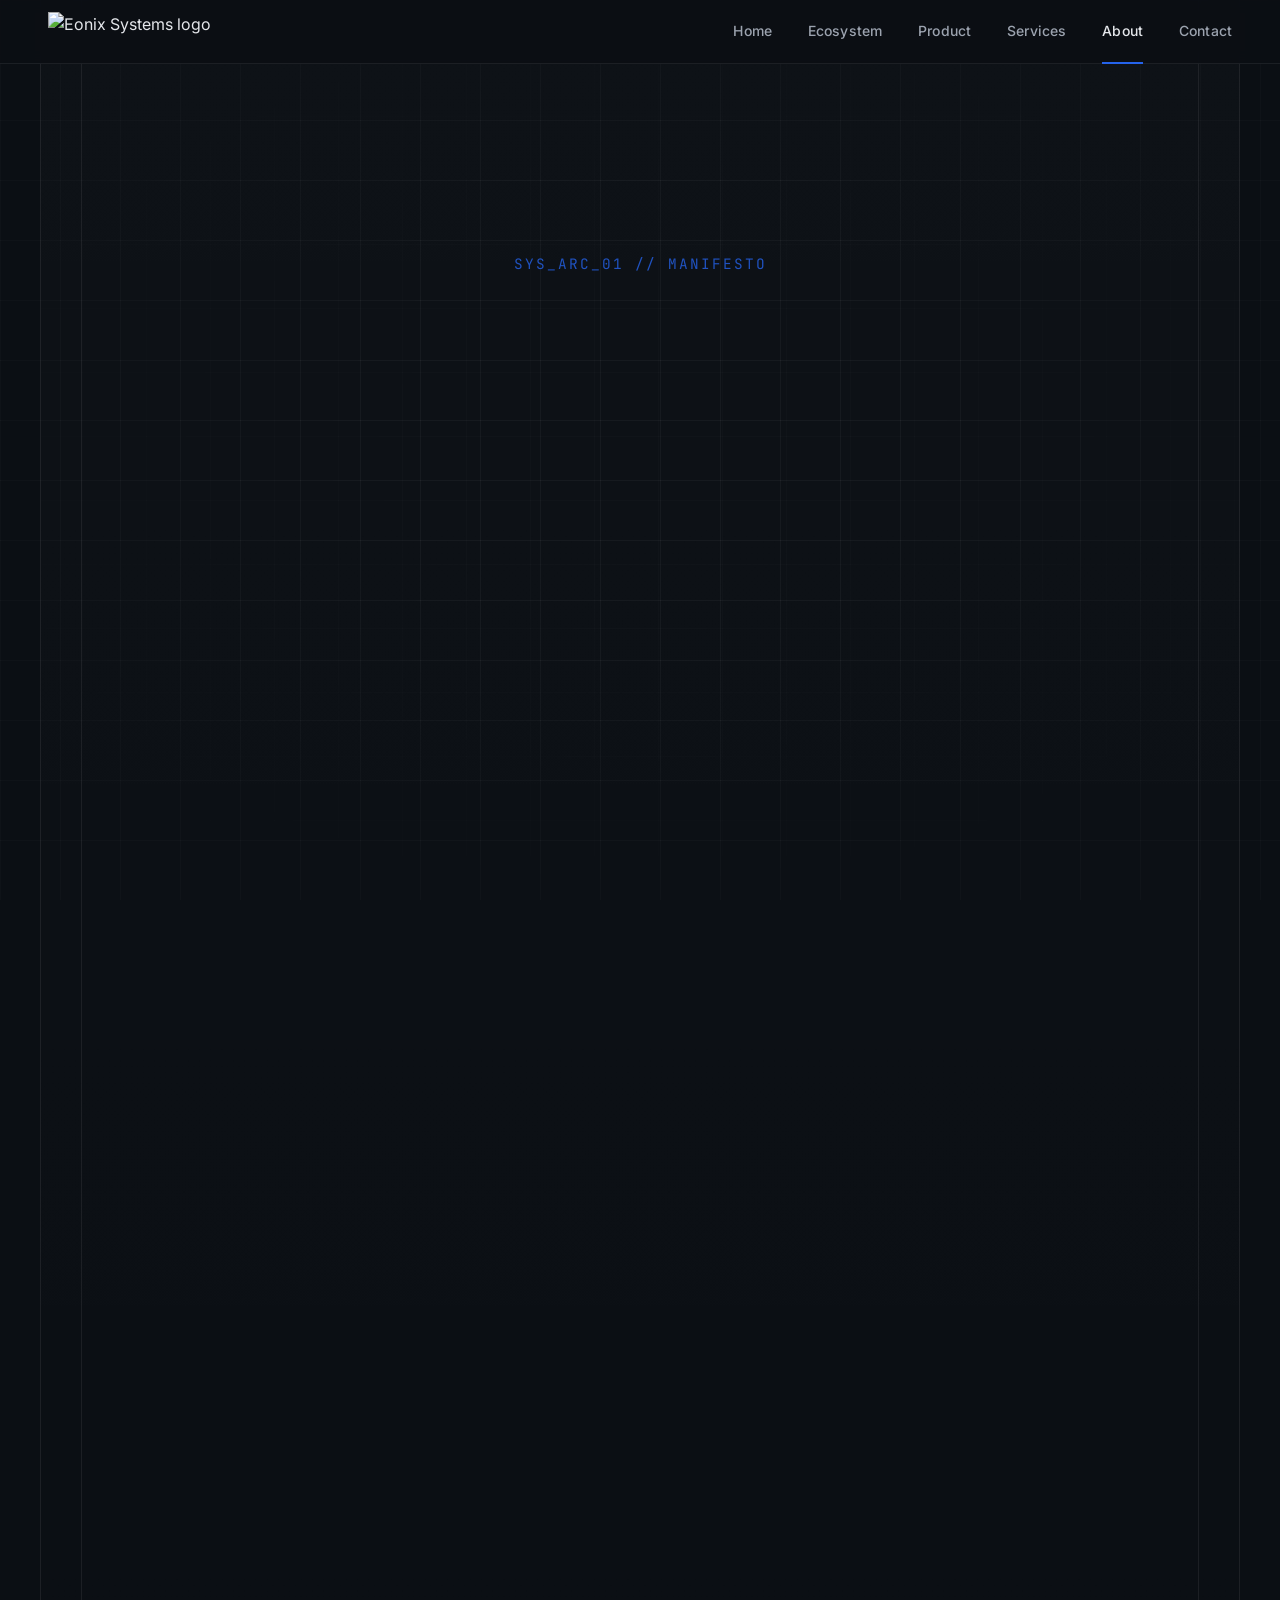
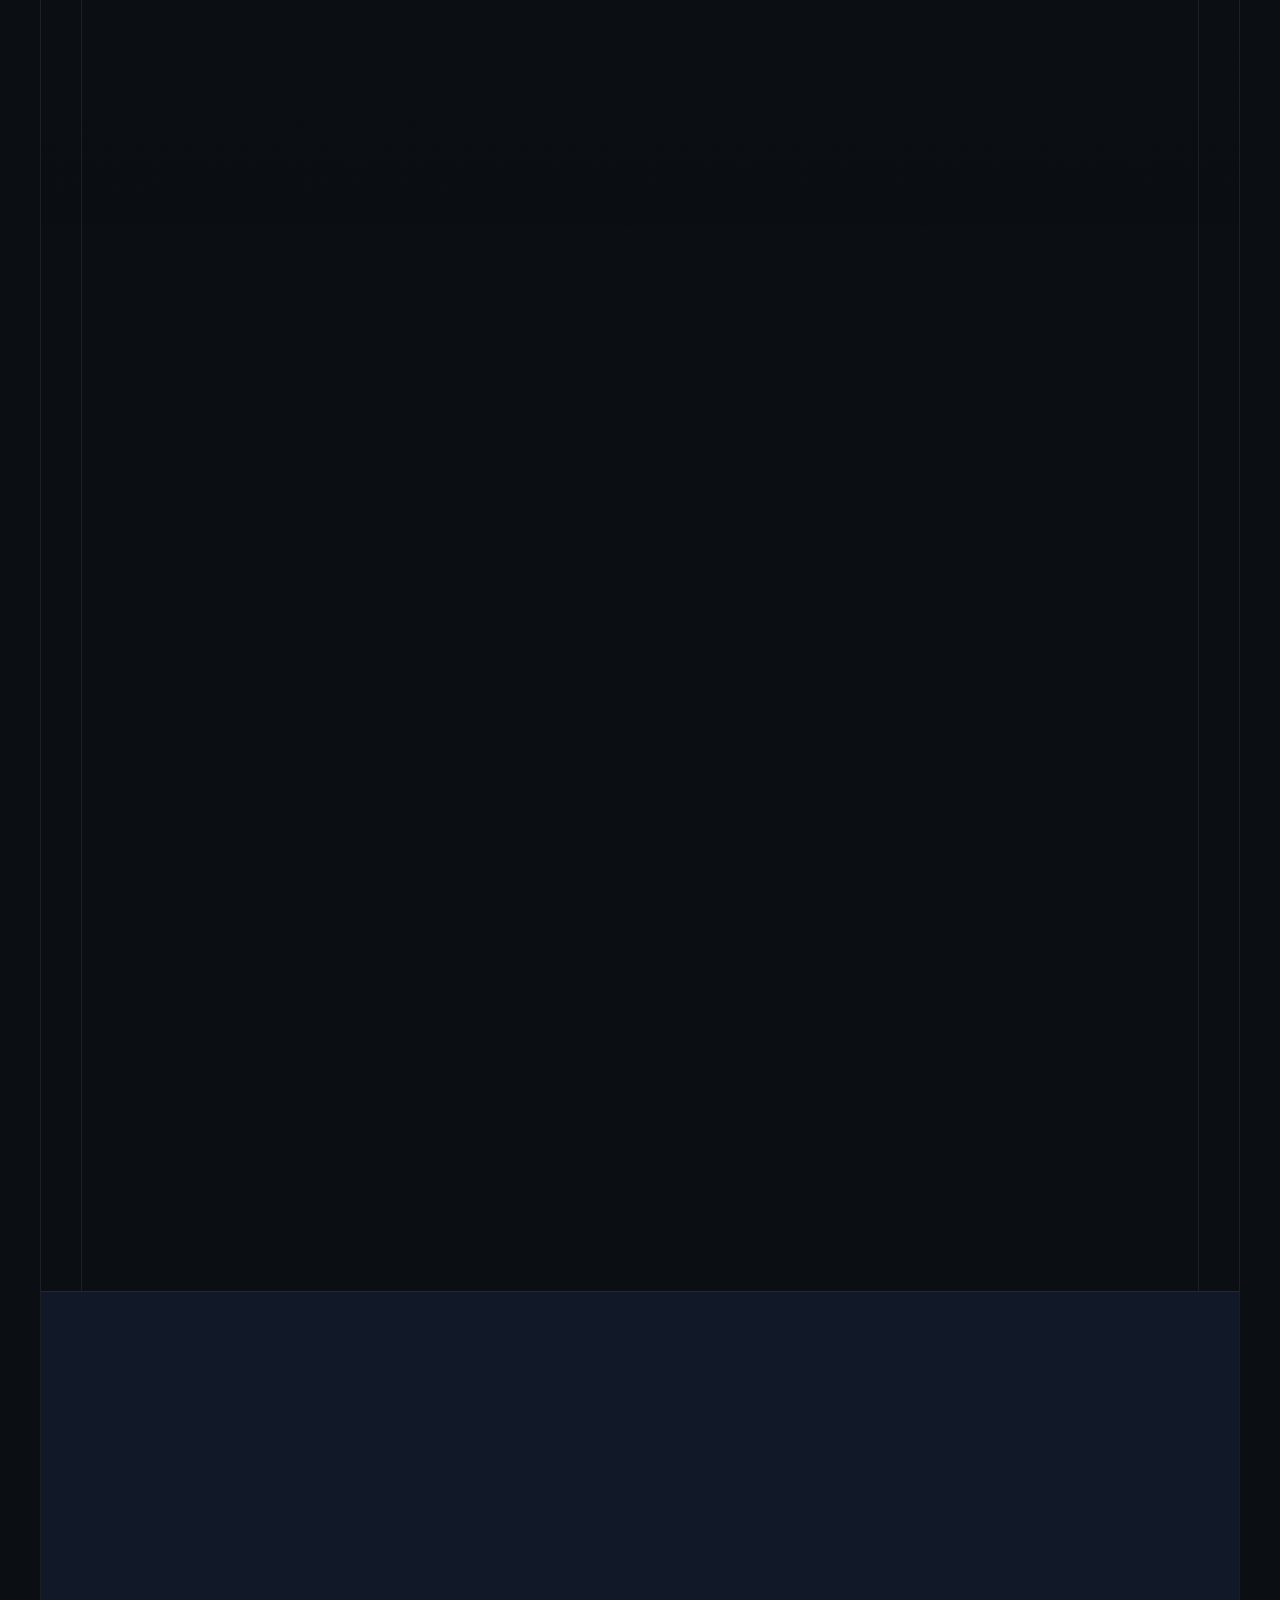
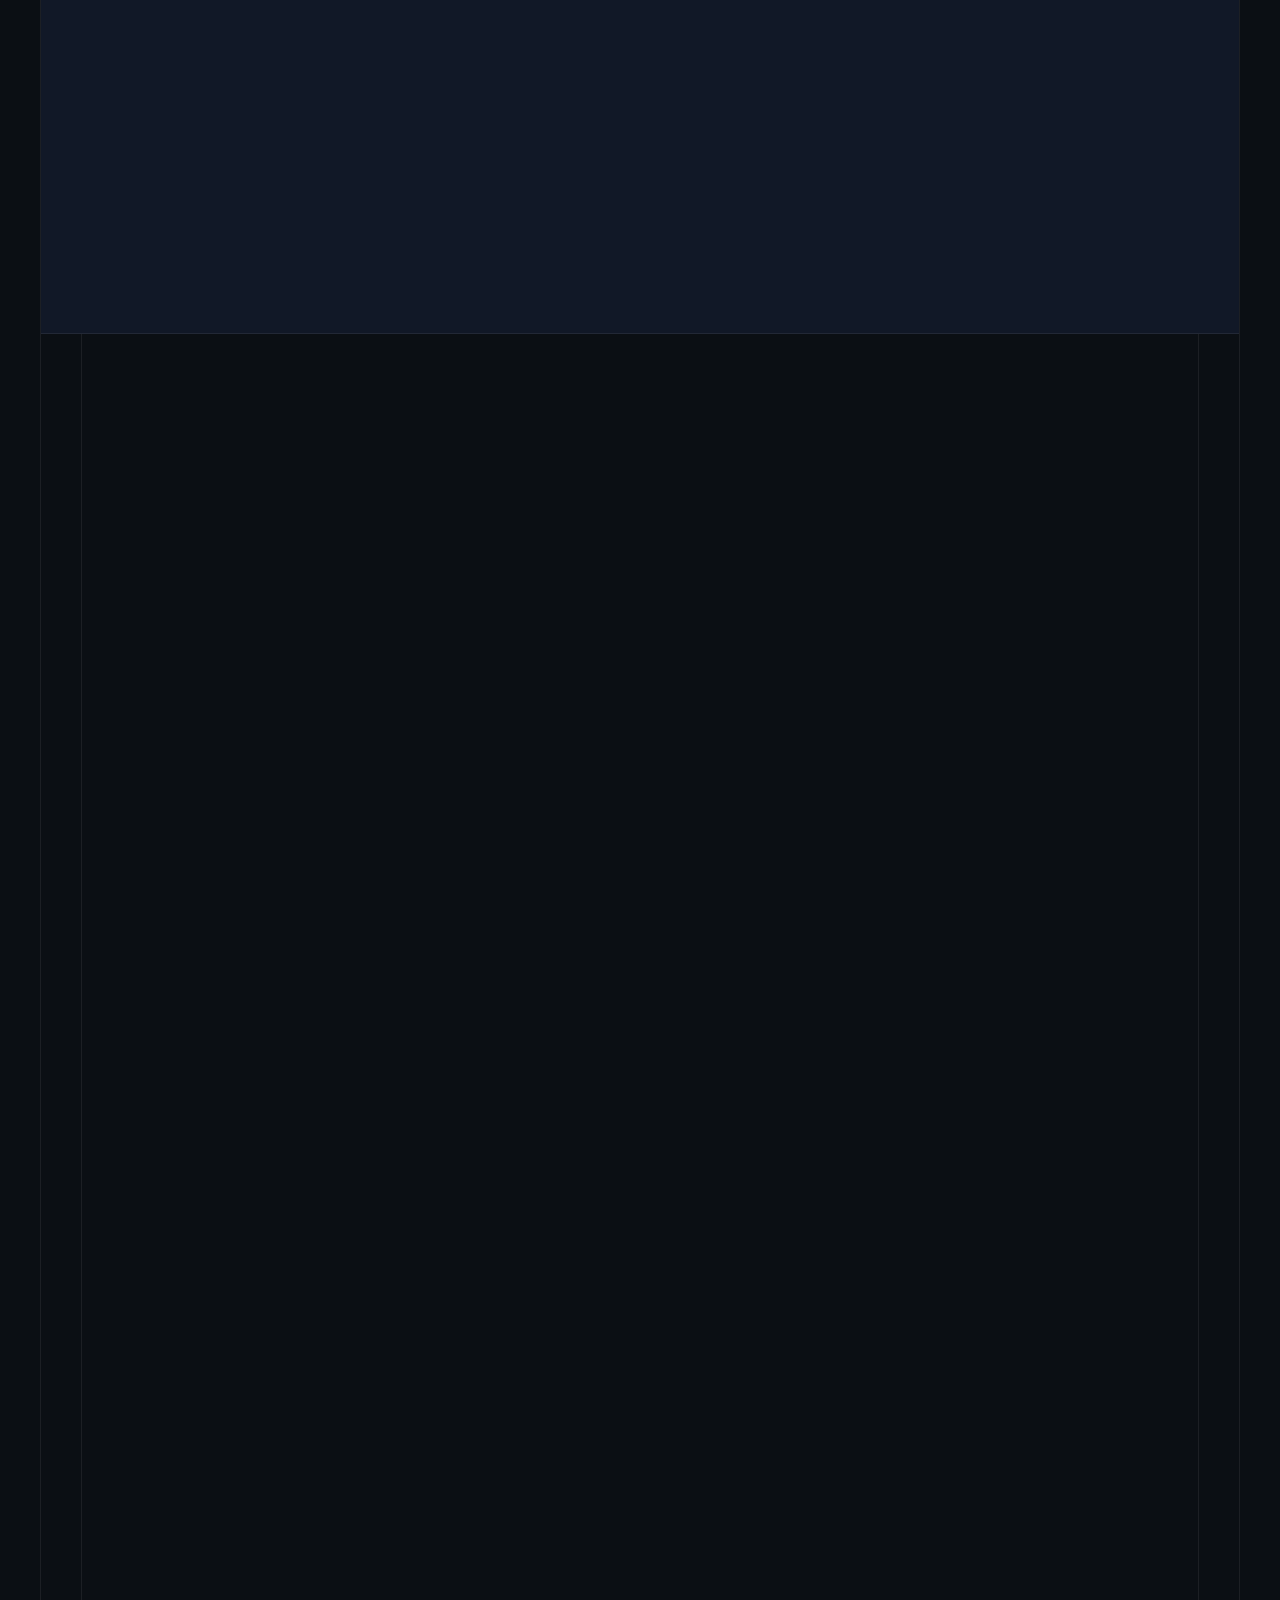
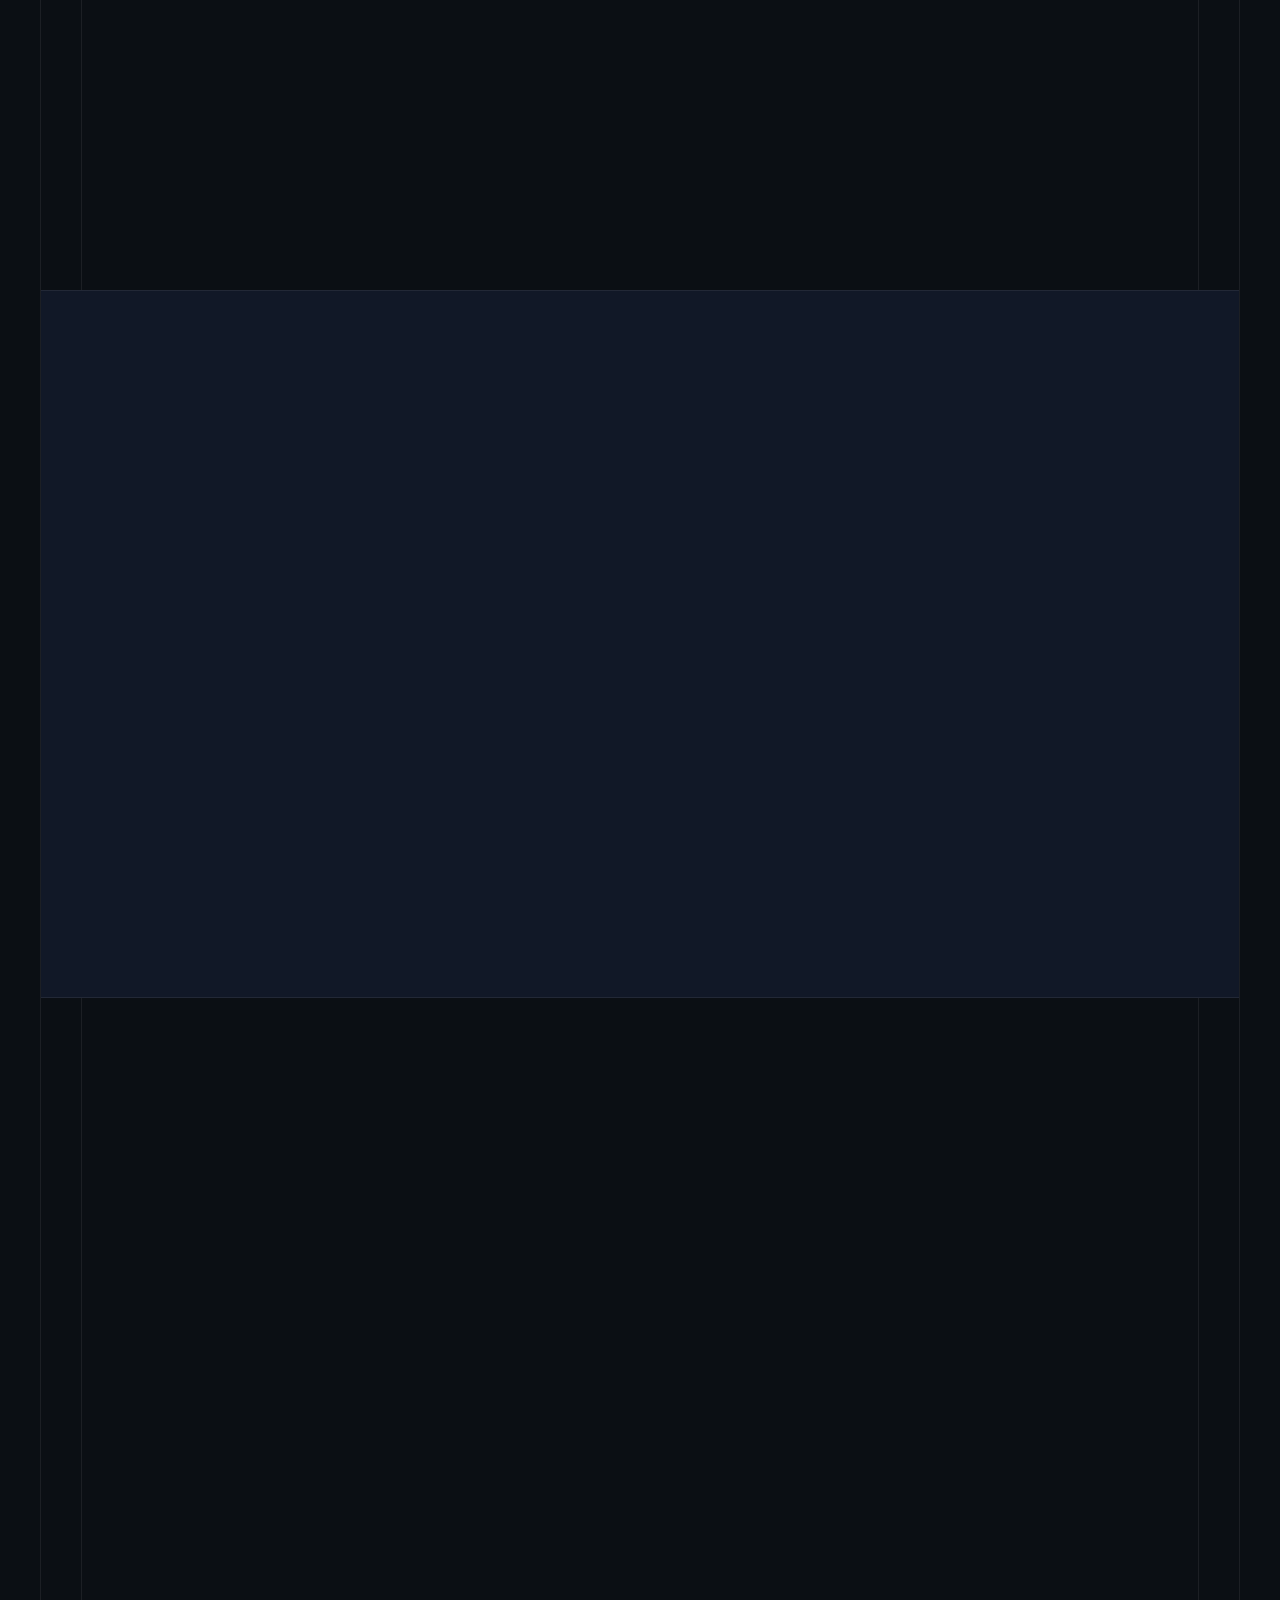
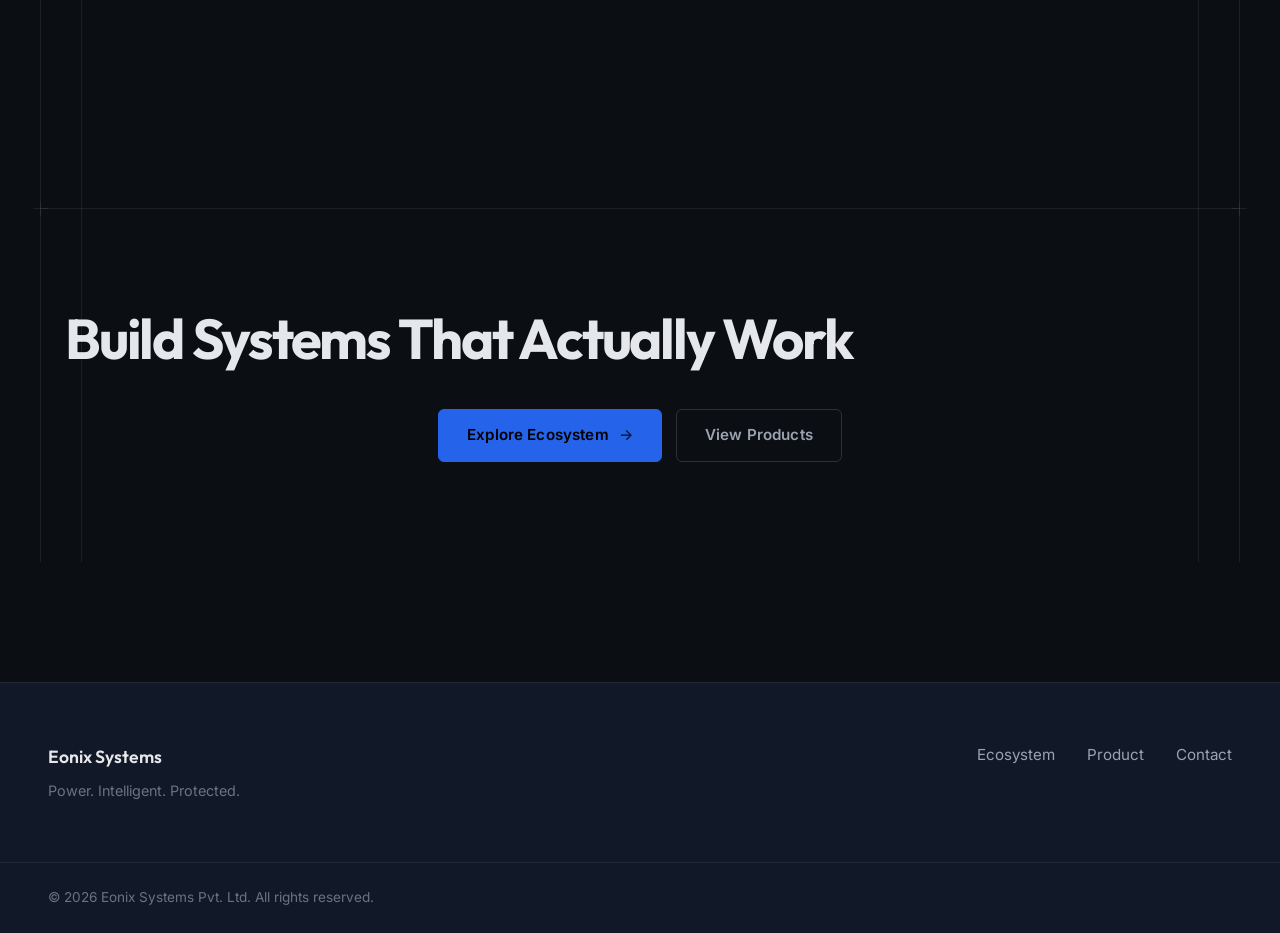
==== commit bd720583: "UI Polish: Universal page-hero alignment matching home, services stats update, product structure ref" ====
--- a/about.html
+++ b/about.html
@@ -61,8 +61,8 @@
       <div class="master-guide right"></div>
 
       <!-- SECTION 1: HERO -->
-      <section class="manifesto-section hero-animated-grid" style="padding-top: 180px; min-height: 60vh; padding-bottom: 80px;">
-        <div class="manifesto-container" style="text-align: center;">
+      <section class="page-hero page-section hero-animated-grid">
+        <div class="manifesto-container">
           <div class="tech-label reveal">SYS_ARC_01 // MANIFESTO</div>
           <h1 class="manifesto-huge-title reveal" style="--delay: 100ms;">
             Engineering Infrastructure<br>for <span class="text-accent glow-text">Real Systems</span>
--- a/css/layout.css
+++ b/css/layout.css
@@ -0,0 +1,58 @@
+/* =========================
+   PAGE SECTION (GLOBAL)
+   ========================= */
+
+.page-section {
+    max-width: 1500px;
+    padding-left: 48px;
+    padding-right: 48px;
+    margin-left: auto;
+    margin-right: auto;
+}
+
+@media (max-width: 768px) {
+    .page-section {
+        padding-left: 16px;
+        padding-right: 16px;
+    }
+}
+
+/* =========================
+   GLOBAL DEPTH & LIGHT
+   ========================= */
+
+.page-wrapper {
+    background:
+        linear-gradient(to bottom,
+            rgba(255, 255, 255, 0.015),
+            transparent 30%);
+}
+
+.page-wrapper {
+    padding-top: var(--nav-height);
+    min-height: calc(100vh - var(--nav-height));
+}
+
+/* =========================
+   CONSISTENT PAGE HERO
+   All first-sections on every page use this class for
+   identical top padding / headline distance from the nav.
+   ========================= */
+
+.page-hero {
+    min-height: 88vh;
+    display: flex;
+    flex-direction: column;
+    justify-content: center;
+    align-items: center;
+    padding-top: 0;
+    padding-bottom: 60px;
+    position: relative;
+    text-align: center;
+}
+
+/* Vertical space between major page sections */
+.page-section + .home-tech-divider {
+    margin-top: 0;
+    margin-bottom: 0;
+}
--- a/css/about.css
+++ b/css/about.css
@@ -23,10 +23,10 @@
 
 /* TYPOGRAPHY overrides */
 .manifesto-huge-title {
-    font-size: 4rem;
+    font-size: 4.5rem;
     font-weight: 700;
-    line-height: 1.1;
-    letter-spacing: -0.02em;
+    line-height: 1.08;
+    letter-spacing: -0.04em;
     margin-bottom: 24px;
     color: var(--text-primary);
     font-family: 'Plus Jakarta Sans', sans-serif;
@@ -44,11 +44,12 @@
 }
 
 .manifesto-lead {
-    font-size: 1.5rem;
+    font-size: 1.25rem;
     color: var(--text-secondary);
     line-height: 1.6;
-    max-width: 800px;
-    margin: 0 auto;
+    max-width: 650px;
+    margin: 0 auto;
+    font-weight: 400;
 }
 
 .manifesto-p {
--- a/css/home.css
+++ b/css/home.css
@@ -1,56 +1,73 @@
 /* =============================================================================
-   HOME.CSS — Homepage Styles (index.html)
-   Design System: Premium Minimal — No glow, solid surfaces, clean buttons.
+   HOME.CSS — Homepage Styles
+   Design: Engineering-first. Blueprint aesthetic with tech details from about.css.
+   Space Mono font loaded in HTML head.
    ============================================================================= */
 
 /* =========================
+   PAGE-LEVEL SPACING
+   ========================= */
+
+.page-section {
+    margin-bottom: 120px;
+    padding: 0 24px;
+}
+
+/* =========================
    HERO
    ========================= */
 
-.home-root {
-    min-height: 88vh;
-    display: flex;
-    flex-direction: column;
-    justify-content: center;
-    align-items: center;
-    padding-top: 0;
-    padding-bottom: 60px;
-    position: relative;
-    text-align: center;
-}
+/* .home-root styling moved to .page-hero in layout.css */
 
 .home-hero-inner {
-    max-width: 900px;
+    max-width: 860px;
     margin: 0 auto;
     position: relative;
     z-index: 2;
 }
 
-/* Standard spacing for top-level sections */
-.page-section {
-    margin-bottom: 140px;
-    padding: 0 24px;
-}
-
-/* =========================
-   HERO TYPOGRAPHY
-   ========================= */
+.hero-sys-label {
+    font-family: 'JetBrains Mono', monospace;
+    font-size: 0.75rem;
+    color: var(--accent-primary);
+    letter-spacing: 0.18em;
+    opacity: 0.8;
+    margin-bottom: 24px;
+    display: block;
+    min-height: 1.2em;
+}
 
 .home-title {
     font-size: 4.5rem;
     font-weight: 700;
     line-height: 1.08;
     letter-spacing: -0.04em;
-    margin-bottom: 28px;
-    color: #F9FAFB;
-    /* NO gradient clip. NO text-shadow. Pure white-warm. */
+    margin-bottom: 24px;
+    color: var(--text-primary);
+    perspective: 600px;
+    /* Prevent FOUC: words are visible only after JS wraps them in .word-reveal spans.
+       The .words-ready class is added by scroll-animations.js after wrapping. */
+}
+
+.home-title:not(.words-ready) {
+    visibility: hidden;
+}
+
+/* Fallback: if JS fails to load, show title after 2s */
+@supports (animation: none) {
+    .home-title:not(.words-ready) {
+        animation: showFallback 0s 2s forwards;
+    }
+}
+@keyframes showFallback {
+    to { visibility: visible; }
 }
 
 .home-subtitle {
-    font-size: 1.2rem;
+    font-size: 1.1rem;
     color: var(--text-secondary);
-    max-width: 680px;
-    margin: 0 auto 48px;
+    max-width: 540px;
+    margin: 0 auto 44px;
     font-weight: 400;
     line-height: 1.7;
 }
@@ -62,357 +79,441 @@
 .hero-actions {
     display: flex;
     justify-content: center;
-    gap: 16px;
-    margin-bottom: 40px;
+    gap: 14px;
     flex-wrap: wrap;
 }
 
-.btn-primary, .btn-secondary {
+.btn-primary,
+.btn-secondary {
     display: inline-flex;
     align-items: center;
     gap: 10px;
     padding: 13px 28px;
-    border-radius: 8px;
-    font-weight: 500;
+    border-radius: 6px;
+    font-weight: 600;
     font-size: 0.95rem;
-    transition: background 0.2s ease, border-color 0.2s ease, color 0.2s ease, transform 0.15s ease;
+    transition: background 0.18s ease, border-color 0.18s ease, color 0.18s ease, transform 0.15s ease;
     text-decoration: none;
     white-space: nowrap;
     cursor: pointer;
-}
-
-/* Primary: solid blue — like a real product button */
+    letter-spacing: 0.01em;
+}
+
 .btn-primary {
     background: var(--accent-primary);
     border: 1px solid var(--accent-primary);
-    color: #ffffff;
-    /* NO glow. NO box-shadow. */
+    color: #000000;
 }
 .btn-primary:hover {
     background: var(--accent-hover);
     border-color: var(--accent-hover);
-    transform: translateY(-1px);
-}
-
-/* Secondary: ghost button */
+    transform: translateY(-2px);
+}
+
 .btn-secondary {
     background: transparent;
     border: 1px solid var(--border-strong);
     color: var(--text-secondary);
 }
 .btn-secondary:hover {
-    border-color: rgba(255,255,255,0.25);
-    color: var(--text-primary);
-    transform: translateY(-1px);
+    border-color: var(--border-strong);
+    color: var(--text-primary);
+    transform: translateY(-2px);
 }
 
 .btn-arrow {
-    transition: transform 0.2s ease;
+    transition: transform 0.18s ease;
     opacity: 0.7;
 }
 .btn-primary:hover .btn-arrow,
 .btn-secondary:hover .btn-arrow {
-    transform: translateX(3px);
+    transform: translateX(4px);
     opacity: 1;
 }
 
 /* =========================
-   CARD HOVER — No glow. Flat lift only.
-   ========================= */
-
-.hover-premium {
-    transition: transform 0.25s ease, border-color 0.25s ease, background 0.25s ease;
-    border-radius: 8px;
-}
-.hover-premium:hover {
+   TECH DIVIDERS (from about.css)
+   ========================= */
+
+.home-tech-divider {
+    position: relative;
+    width: 100%;
+    max-width: 1100px;
+    margin: 0 auto 80px;
+    height: 1px;
+    background: var(--border-subtle);
+    display: flex;
+    justify-content: center;
+    align-items: center;
+}
+
+.home-tech-divider .tech-node {
+    width: 5px;
+    height: 5px;
+    background: var(--accent-primary);
+    border-radius: 50%;
+    opacity: 0.7;
+}
+
+/* =========================
+   SECTION HEADER BLOCK
+   ========================= */
+
+.home-section-header {
+    margin-bottom: 48px;
+    text-align: center;
+}
+
+.home-section-label {
+    font-family: 'JetBrains Mono', monospace;
+    font-size: 0.68rem;
+    color: var(--accent-primary);
+    letter-spacing: 0.2em;
+    text-transform: uppercase;
+    display: block;
+    margin-bottom: 14px;
+    opacity: 0.8;
+}
+
+.home-section-title {
+    font-size: 2.2rem;
+    font-weight: 700;
+    text-align: center;
+    margin-bottom: 0;
+    letter-spacing: -0.03em;
+    color: var(--text-primary);
+    position: relative;
+    display: inline-block;
+}
+
+/* blue dot before title — same as about.css .title-dot */
+.home-section-title .title-dot {
+    position: absolute;
+    top: 50%;
+    left: -22px;
+    width: 6px;
+    height: 6px;
+    background: var(--accent-primary);
+    border-radius: 50%;
+    transform: translateY(-50%);
+}
+
+/* =========================
+   HOVER UTILITY
+   ========================= */
+
+.hover-tech {
+    transition: transform 0.2s cubic-bezier(0.2, 0, 0, 1),
+                border-color 0.2s ease,
+                background 0.2s ease;
+}
+.hover-tech:hover {
     transform: translateY(-3px);
-    border-color: var(--border-strong);
-    background: var(--bg-card);
-}
-
-.premium-lift {
-    transition: transform 0.25s ease, border-color 0.25s ease;
-    border-radius: 8px;
-}
-.premium-lift:hover {
-    transform: translateY(-4px);
-    border-color: var(--border-strong);
-}
-
-/* =========================
-   SECTION TITLES
-   ========================= */
-
-.home-section-title {
-    font-size: 2rem;
-    font-weight: 600;
-    text-align: center;
-    margin-bottom: 56px;
-    letter-spacing: -0.03em;
-    color: var(--text-primary);
-}
-
-/* =========================
-   WHY EONIX — Problem Context
-   ========================= */
-
-.problem-context-block {
-    max-width: 760px;
-    margin: 0 auto 64px auto;
-    text-align: center;
-}
-
-.problem-main-text {
-    font-size: 1.5rem;
-    font-weight: 500;
-    color: var(--text-primary);
-    margin-bottom: 20px;
-    line-height: 1.5;
-}
-
-.problem-sub-text {
-    font-size: 1.05rem;
-    color: var(--text-secondary);
-    line-height: 1.8;
-    margin-bottom: 28px;
-}
-
-/* Transition text — muted blue, no glow */
-.problem-transition-text {
-    font-size: 1.15rem;
-    color: var(--accent-hover);
-    font-weight: 500;
-    line-height: 1.6;
-    padding: 20px 24px;
-    border-left: 2px solid var(--accent-primary);
-    background: var(--accent-subtle);
-    border-radius: 0 6px 6px 0;
-    text-align: left;
-    /* NO text-shadow */
-}
-
-/* =========================
-   CONNECTED CARDS (Power / Sensor / Actuator)
-   ========================= */
-
-.connected-cards-container {
-    display: flex;
-    align-items: stretch;
-    justify-content: center;
-    gap: 0;
-    max-width: 1100px;
-    margin: 0 auto;
-}
-
-.connected-card {
-    flex: 1;
-    padding: 36px 28px;
-    text-align: center;
+    border-color: var(--border-strong) !important;
+}
+
+/* =========================
+   TECH CARD (blueprint corners)
+   ========================= */
+
+.tc-card {
+    position: relative;
     background: var(--bg-soft);
     border: 1px solid var(--border-subtle);
     border-radius: 8px;
-    min-height: 180px;
-    display: flex;
-    flex-direction: column;
-    justify-content: center;
-    position: relative;
-    transition: border-color 0.2s ease, background 0.2s ease;
-}
-.connected-card:hover {
+    padding: 36px 28px;
+    overflow: hidden;
+    transition: border-color 0.2s ease, transform 0.2s ease;
+}
+.tc-card:hover {
     border-color: var(--border-strong);
-    background: var(--bg-card);
-}
-
-.connected-card h3 {
-    /* NOT cyan — white label */
-    color: var(--text-primary);
-    font-size: 1.1rem;
-    font-weight: 600;
-    margin-bottom: 12px;
-    letter-spacing: 0.04em;
-    text-transform: uppercase;
-    font-size: 0.8rem;
-    color: var(--accent-hover);
-}
-
-.connected-card > h3 + p,
-.connected-card p {
-    color: var(--text-secondary);
-    font-size: 0.95rem;
-    line-height: 1.65;
-    margin: 0;
-}
-
-/* Connector line between cards — thin grey, no glow */
-.connector-line {
-    flex: 0 0 48px;
-    height: 1px;
-    background: var(--border-strong);
-    align-self: center;
-    z-index: 0;
-}
-
-/* =========================
-   BUILT FOR DEPLOYMENT (2x2 Grid)
-   ========================= */
-
-.deployment-grid {
+    transform: translateY(-3px);
+}
+
+/* Corner bracket marks */
+.tc-card .tc-corner { position: absolute; width: 10px; height: 10px; border: 1px solid transparent; }
+.tc-card .tc-corner.tl { top: 0; left: 0; border-top-color: var(--accent-primary); border-left-color: var(--accent-primary); }
+.tc-card .tc-corner.tr { top: 0; right: 0; border-top-color: var(--accent-primary); border-right-color: var(--accent-primary); }
+.tc-card .tc-corner.bl { bottom: 0; left: 0; border-bottom-color: var(--accent-primary); border-left-color: var(--accent-primary); }
+.tc-card .tc-corner.br { bottom: 0; right: 0; border-bottom-color: var(--accent-primary); border-right-color: var(--accent-primary); }
+
+/* =========================
+   WHAT EONIX PROVIDES (3 Cards)
+   ========================= */
+
+.home-provides {
+    max-width: 1100px;
+    margin-left: auto;
+    margin-right: auto;
+}
+
+.provides-grid {
     display: grid;
-    grid-template-columns: repeat(2, 1fr);
-    gap: 24px;
-    max-width: 960px;
-    margin: 0 auto;
-}
-
-.home-diff-item {
-    padding: 36px 32px;
-    border-radius: 8px;
-    text-align: left;
-    background: var(--bg-soft);
-    border: 1px solid var(--border-subtle);
-    transition: border-color 0.2s ease;
-}
-.home-diff-item:hover {
-    border-color: var(--border-strong);
-}
-
-.home-diff-item h3 {
-    font-size: 1.1rem;
-    margin-bottom: 12px;
-    color: var(--text-primary);
-}
-
-.home-diff-item p {
-    font-size: 0.95rem;
-    color: var(--text-secondary);
-    line-height: 1.65;
-    margin: 0;
-}
-
-/* =========================
-   GAP SECTION (VS Layout)
-   ========================= */
-
-.home-gap { position: relative; }
-
-.gap-vs-container {
-    display: flex;
-    justify-content: center;
-    align-items: center;
-    gap: 20px;
-    max-width: 840px;
-    margin: 0 auto 32px;
-}
-
-.gap-card {
-    flex: 1;
-    padding: 28px 24px;
-    text-align: center;
-    border-radius: 8px;
-    background: var(--bg-soft);
-    border: 1px solid var(--border-subtle);
-}
-
-.hobby-card     { border-top: 2px solid #F87171; }
-.industrial-card { border-top: 2px solid #FBBF24; }
-
-.gap-card h4 {
-    font-size: 1rem;
-    margin-bottom: 10px;
-    font-weight: 600;
-}
-.hobby-card h4     { color: #F87171; }
-.industrial-card h4 { color: #FBBF24; }
-
-.gap-card p {
-    color: var(--text-muted);
-    font-size: 0.9rem;
-    margin: 0;
-}
-
-.gap-vs-text {
-    font-size: 1rem;
-    font-weight: 700;
-    color: var(--text-muted);
-    opacity: 0.5;
-}
-
-/* Eonix center card — flat blue border, no glow */
-.gap-center {
-    max-width: 680px;
-    margin: 0 auto;
-    padding: 36px 40px;
-    text-align: center;
-    border: 1px solid var(--accent-border);
-    background: var(--accent-subtle);
-    border-radius: 10px;
-    /* NO box-shadow glow */
-}
-.gap-center h3 {
-    font-size: 1.5rem;
-    margin-bottom: 10px;
-    color: var(--accent-hover);
-}
-.gap-center p {
-    font-size: 1.05rem;
-    color: var(--text-secondary);
-    line-height: 1.65;
-    margin: 0;
-}
-
-/* =========================
-   WHO IT'S FOR
-   ========================= */
-
-.who-grid {
-    display: grid;
-    grid-template-columns: repeat(4, 1fr);
+    grid-template-columns: repeat(3, 1fr);
     gap: 20px;
     max-width: 1100px;
-    margin: 0 auto 40px;
-}
-
-.who-item {
-    padding: 28px 20px;
-    text-align: center;
+    margin: 0 auto;
+}
+
+.provides-card {
+    padding: 36px 28px;
+    background: var(--bg-soft);
     border: 1px solid var(--border-subtle);
     border-radius: 8px;
     display: flex;
     flex-direction: column;
+    gap: 12px;
+    position: relative;
+    overflow: hidden;
+    transition: border-color 0.2s ease, transform 0.2s ease;
+}
+.provides-card:hover {
+    border-color: var(--border-strong);
+    transform: translateY(-3px);
+}
+
+/* Thin top accent line per card */
+.provides-card::before {
+    content: '';
+    position: absolute;
+    top: 0; left: 0; right: 0;
+    height: 2px;
+    background: var(--accent-primary);
+    opacity: 0.6;
+}
+
+.provides-card-index {
+    font-family: 'JetBrains Mono', monospace;
+    font-size: 0.65rem;
+    color: var(--accent-primary);
+    letter-spacing: 0.15em;
+    opacity: 0.7;
+}
+
+.provides-card h3 {
+    color: var(--text-primary);
+    font-size: 1.05rem;
+    font-weight: 600;
+    margin: 0;
+}
+
+.provides-card p {
+    color: var(--text-secondary);
+    font-size: 0.92rem;
+    line-height: 1.6;
+    margin: 0;
+}
+
+/* =========================
+   WHY IT MATTERS (Quote Block)
+   ========================= */
+
+.home-matters {
+    text-align: center;
+    max-width: 720px;
+    margin-left: auto;
+    margin-right: auto;
+    padding: 0 24px;
+    margin-bottom: 120px;
+}
+
+.home-matters .matters-main {
+    font-size: 1.5rem;
+    font-weight: 500;
+    color: var(--text-primary);
+    line-height: 1.6;
+    margin: 0 0 16px 0;
+}
+
+.home-matters .matters-sub {
+    font-size: 1rem;
+    color: var(--text-secondary);
+    margin: 0;
+    line-height: 1.6;
+}
+
+/* =========================
+   BUILT FOR DEPLOYMENT (2x2)
+   ========================= */
+
+.home-difference {
+    max-width: 960px;
+    margin-left: auto;
+    margin-right: auto;
+}
+
+.deployment-grid {
+    display: grid;
+    grid-template-columns: repeat(2, 1fr);
+    gap: 20px;
+    max-width: 960px;
+    margin: 0 auto;
+}
+
+.home-diff-item {
+    padding: 32px 28px;
+    border-radius: 8px;
+    background: var(--bg-soft);
+    border: 1px solid var(--border-subtle);
+    display: flex;
+    flex-direction: column;
+    gap: 10px;
+    position: relative;
+    transition: border-color 0.2s ease, transform 0.2s ease;
+}
+.home-diff-item:hover {
+    border-color: var(--border-strong);
+    transform: translateY(-2px);
+}
+
+.diff-item-index {
+    font-family: 'JetBrains Mono', monospace;
+    font-size: 0.6rem;
+    color: var(--accent-primary);
+    letter-spacing: 0.15em;
+    opacity: 0.6;
+}
+
+.home-diff-item h3 {
+    font-size: 1.05rem;
+    font-weight: 600;
+    color: var(--text-primary);
+    margin: 0;
+}
+
+.home-diff-item p {
+    font-size: 0.9rem;
+    color: var(--text-secondary);
+    line-height: 1.6;
+    margin: 0;
+}
+
+/* =========================
+   GAP SECTION (VS)
+   ========================= */
+
+.home-gap {
+    max-width: 900px;
+    margin-left: auto;
+    margin-right: auto;
+}
+
+.gap-vs-container {
+    display: grid;
+    grid-template-columns: 1fr auto 1fr;
     align-items: center;
-    justify-content: center;
+    gap: 20px;
+    max-width: 860px;
+    margin: 0 auto 28px;
+}
+
+.gap-card {
+    padding: 28px 24px;
+    text-align: center;
+    border-radius: 8px;
+    background: var(--bg-soft);
+    border: 1px solid var(--border-subtle);
+}
+
+.gap-card h4 {
+    font-size: 1rem;
+    margin: 0 0 8px;
+    font-weight: 600;
+}
+
+.hobby-card h4     { color: #F87171; }
+.industrial-card h4 { color: #FBBF24; }
+
+.gap-card p {
+    color: var(--text-muted);
+    font-size: 0.88rem;
+    margin: 0;
+    line-height: 1.5;
+}
+
+.gap-vs-text {
+    font-family: 'JetBrains Mono', monospace;
+    font-size: 0.75rem;
+    font-weight: 700;
+    color: var(--text-muted);
+    opacity: 0.4;
+    text-align: center;
+}
+
+.gap-center {
+    position: relative;
+    max-width: 680px;
+    margin: 0 auto;
+    padding: 32px 40px;
+    border: 1px solid var(--accent-border);
+    background: var(--accent-subtle);
+    border-radius: 8px;
+    text-align: center;
+}
+/* Corner brackets on the Eonix center card */
+.gap-center .tc-corner { position: absolute; width: 10px; height: 10px; border: 1px solid transparent; }
+.gap-center .tc-corner.tl { top: 0; left: 0; border-top-color: var(--accent-primary); border-left-color: var(--accent-primary); }
+.gap-center .tc-corner.tr { top: 0; right: 0; border-top-color: var(--accent-primary); border-right-color: var(--accent-primary); }
+.gap-center .tc-corner.bl { bottom: 0; left: 0; border-bottom-color: var(--accent-primary); border-left-color: var(--accent-primary); }
+.gap-center .tc-corner.br { bottom: 0; right: 0; border-bottom-color: var(--accent-primary); border-right-color: var(--accent-primary); }
+
+.gap-center h3 {
+    font-size: 1.4rem;
+    font-weight: 700;
+    color: var(--accent-primary);
+    margin: 0 0 8px;
+}
+.gap-center p {
+    font-size: 1rem;
+    color: var(--text-secondary);
+    line-height: 1.6;
+    margin: 0;
+}
+
+/* =========================
+   WHO IT'S FOR (Grid)
+   ========================= */
+
+.home-who {
+    max-width: 900px;
+    margin-left: auto;
+    margin-right: auto;
+}
+
+.who-list {
+    display: grid;
+    grid-template-columns: repeat(2, 1fr);
     gap: 14px;
+    max-width: 680px;
+    margin: 0 auto;
+}
+
+.who-list-item {
+    padding: 22px 28px;
+    border: 1px solid var(--border-subtle);
+    border-left: 3px solid var(--accent-primary);
+    border-radius: 0 8px 8px 0;
     background: var(--bg-soft);
-    transition: border-color 0.2s ease, background 0.2s ease;
-}
-.who-item:hover {
-    border-color: var(--border-strong);
-    background: var(--bg-card);
-}
-
-.who-icon {
-    width: 28px;
-    height: 28px;
-    stroke: var(--accent-hover);
-    opacity: 0.85;
-}
-
-.who-item h4 {
-    font-size: 0.95rem;
-    margin: 0;
-    color: var(--text-primary);
-    font-weight: 500;
-}
-
-/* Summary text — no text-shadow */
-.who-summary {
-    text-align: center;
     font-size: 1.05rem;
     font-weight: 500;
-    max-width: 580px;
-    margin: 0 auto;
-    color: var(--text-secondary);
-    /* NO text-shadow */
+    color: var(--text-primary);
+    display: flex;
+    align-items: center;
+    gap: 12px;
+    transition: border-color 0.2s ease, background 0.2s ease;
+}
+.who-list-item:hover {
+    background: var(--bg-card);
+    border-color: var(--border-strong);
+    border-left-color: var(--accent-hover);
+}
+
+.who-list-item .who-index {
+    font-family: 'JetBrains Mono', monospace;
+    font-size: 0.6rem;
+    color: var(--accent-primary);
+    opacity: 0.7;
+    flex-shrink: 0;
 }
 
 /* =========================
@@ -420,18 +521,18 @@
    ========================= */
 
 .home-direction {
+    position: relative;
     display: flex;
     flex-direction: column;
     align-items: center;
     justify-content: center;
     text-align: center;
-    padding: 80px 24px;
-    border-radius: 12px;
+    padding: 80px 32px;
+    border-radius: 8px;
     border: 1px solid var(--border-subtle);
     background: var(--bg-soft);
-    /* NO radial gradient glow */
     max-width: 1100px;
-    margin: 0 auto 140px;
+    margin: 0 auto 120px;
 }
 
 /* =========================
@@ -439,18 +540,17 @@
    ========================= */
 
 @media (max-width: 1024px) {
-    .home-title { font-size: 3.5rem; }
-    .connected-cards-container { flex-direction: column; gap: 12px; }
-    .connector-line { width: 1px; height: 24px; align-self: center; }
+    .home-title { font-size: 3.8rem; }
+    .provides-grid { grid-template-columns: 1fr; }
     .deployment-grid { grid-template-columns: 1fr; }
-    .who-grid { grid-template-columns: repeat(2, 1fr); }
 }
 
 @media (max-width: 768px) {
-    .home-title { font-size: 2.6rem; letter-spacing: -0.03em; }
-    .hero-actions { flex-direction: column; align-items: center; gap: 12px; }
+    .home-title { font-size: 2.8rem; letter-spacing: -0.03em; }
+    .hero-actions { flex-direction: column; align-items: stretch; gap: 12px; }
     .btn-primary, .btn-secondary { width: 100%; justify-content: center; }
-    .gap-vs-container { flex-direction: column; }
-    .gap-vs-text { margin: 12px 0; }
-    .who-grid { grid-template-columns: 1fr 1fr; }
+    .gap-vs-container { grid-template-columns: 1fr; }
+    .gap-vs-text { text-align: center; padding: 4px 0; }
+    .who-list { grid-template-columns: 1fr; }
+    .home-section-title .title-dot { display: none; }
 }
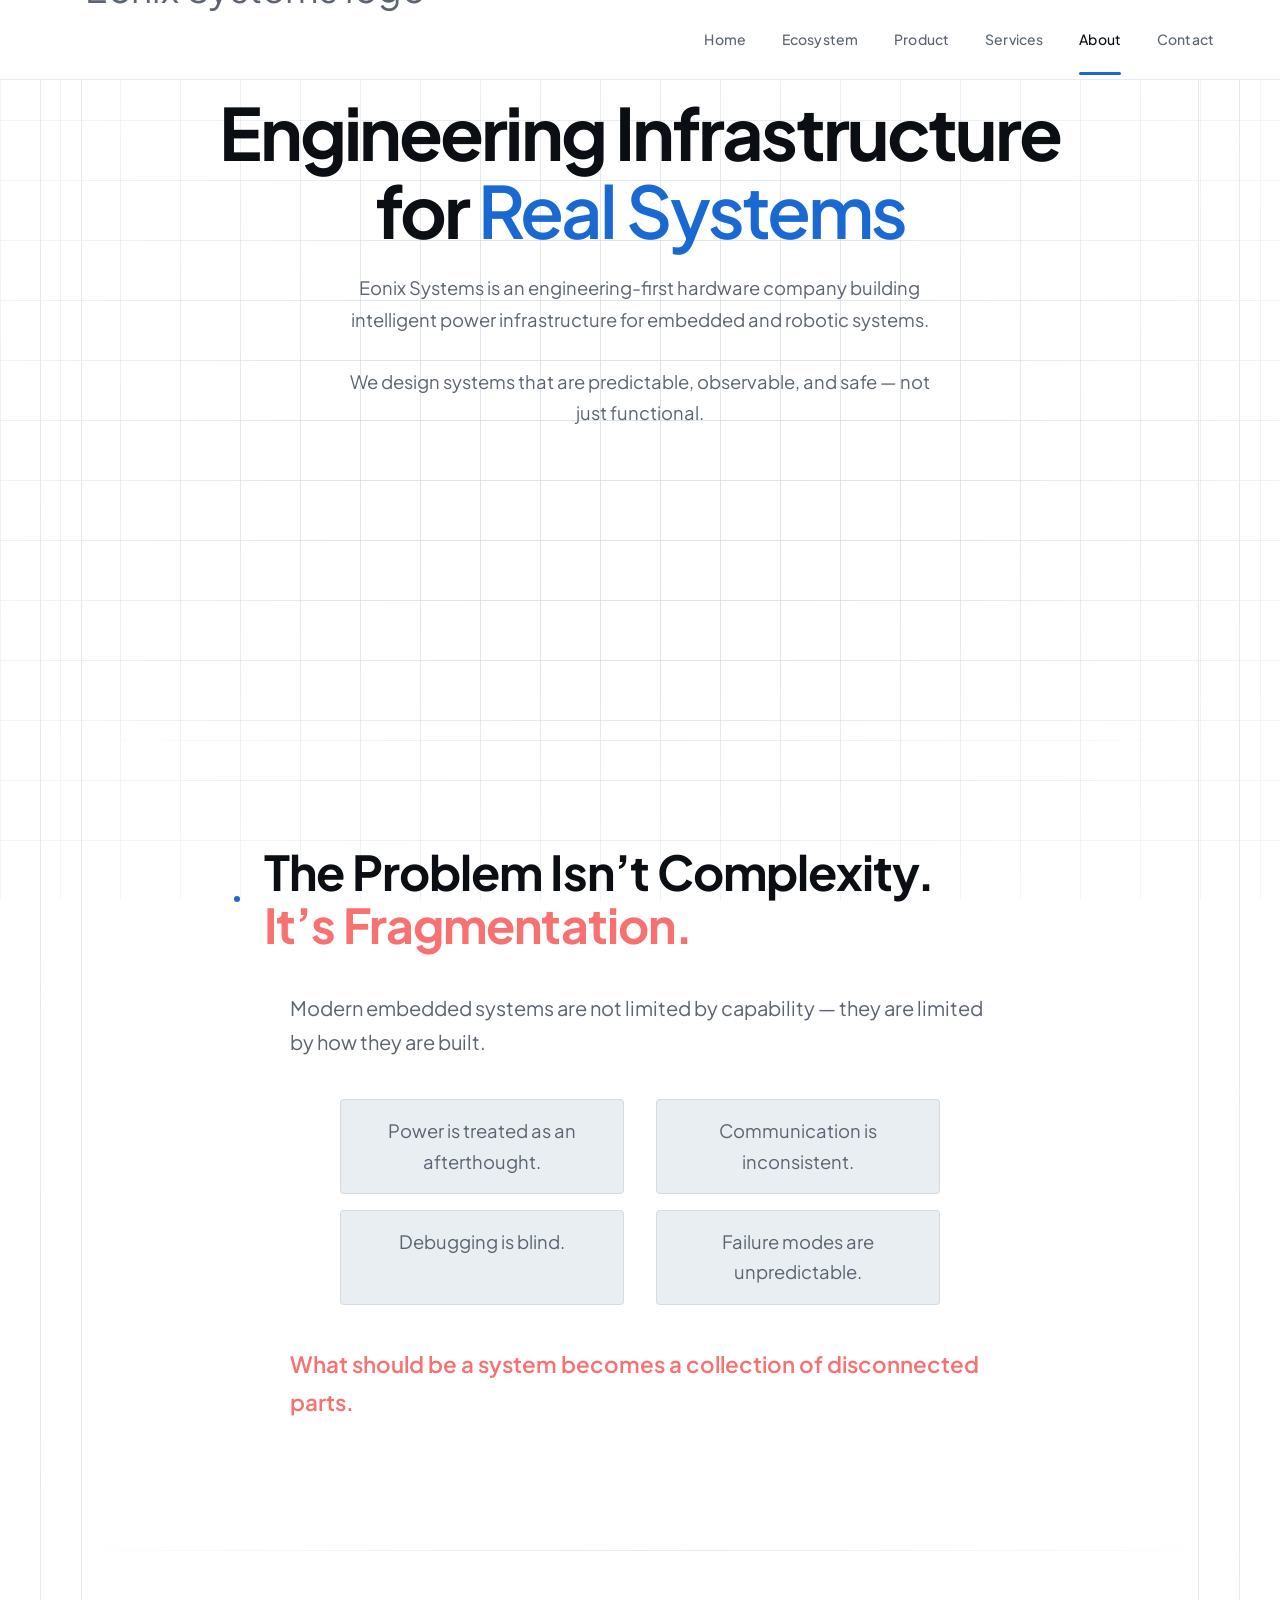
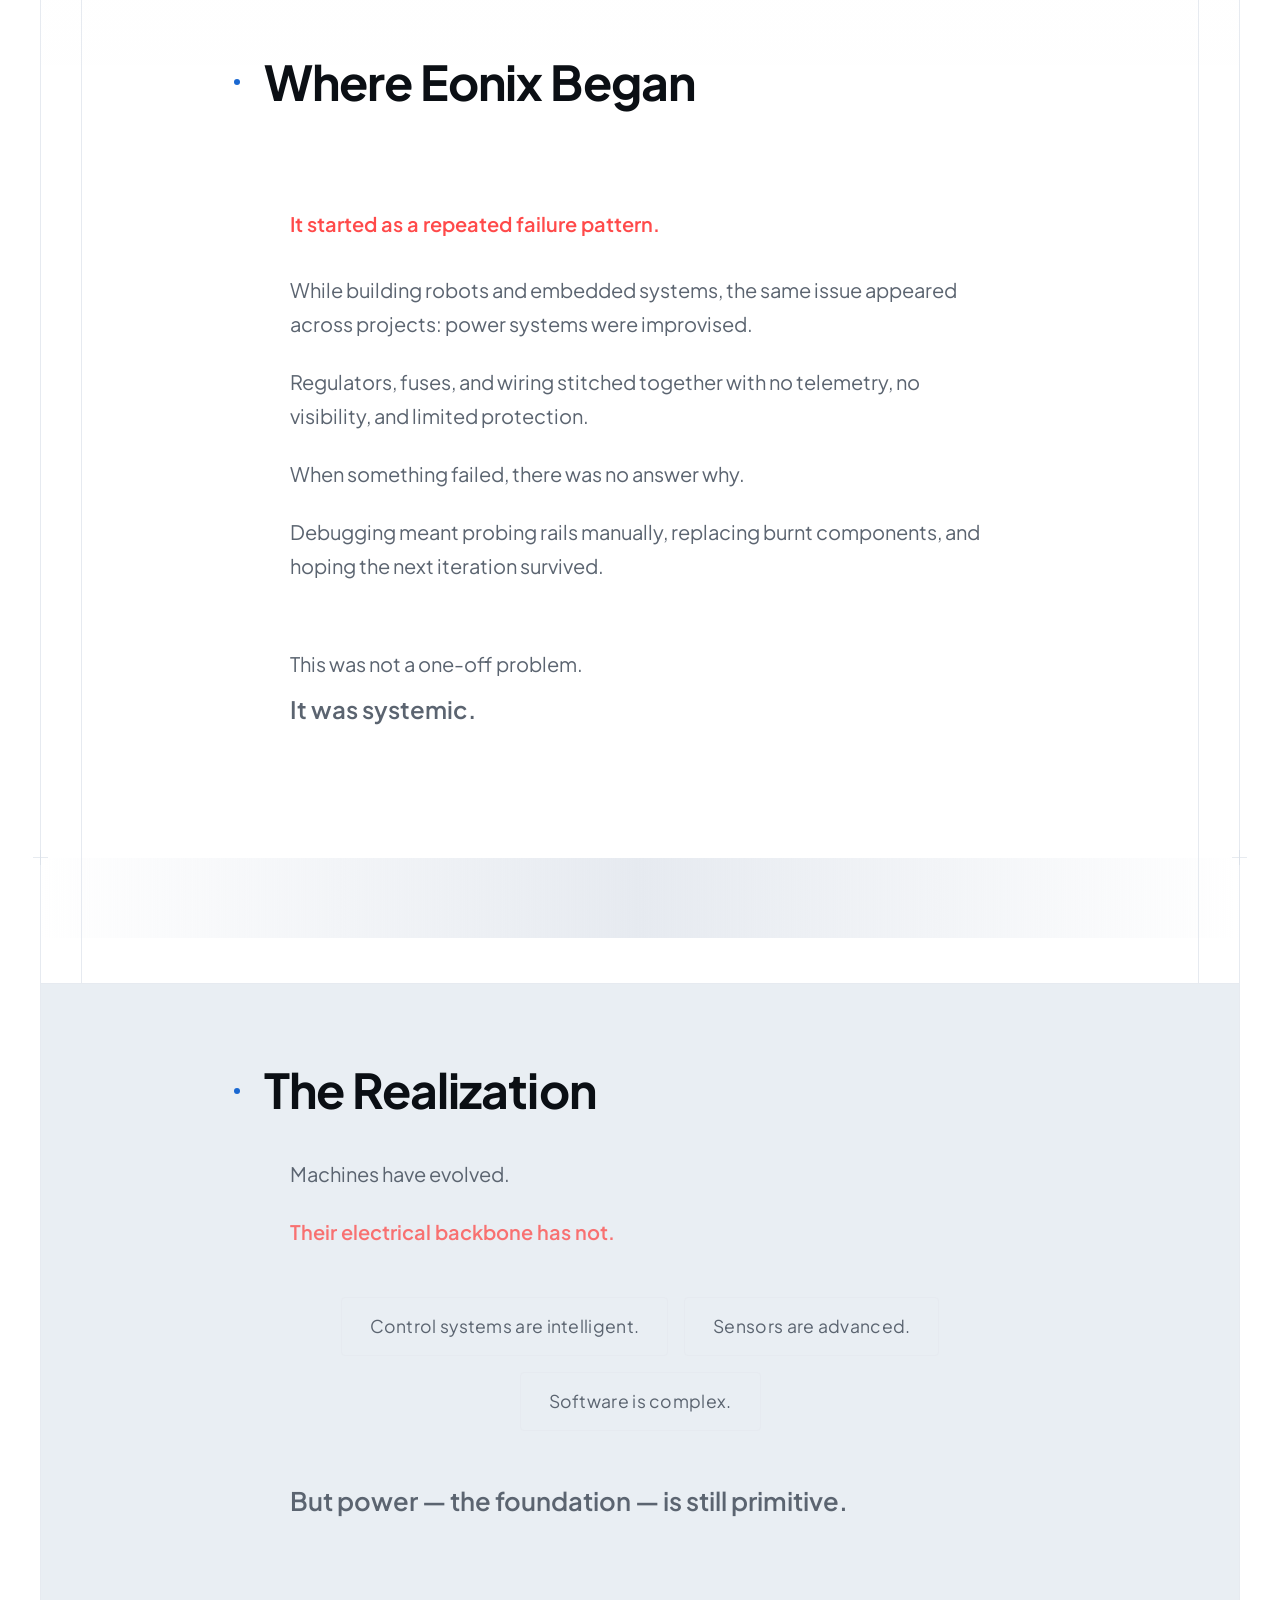
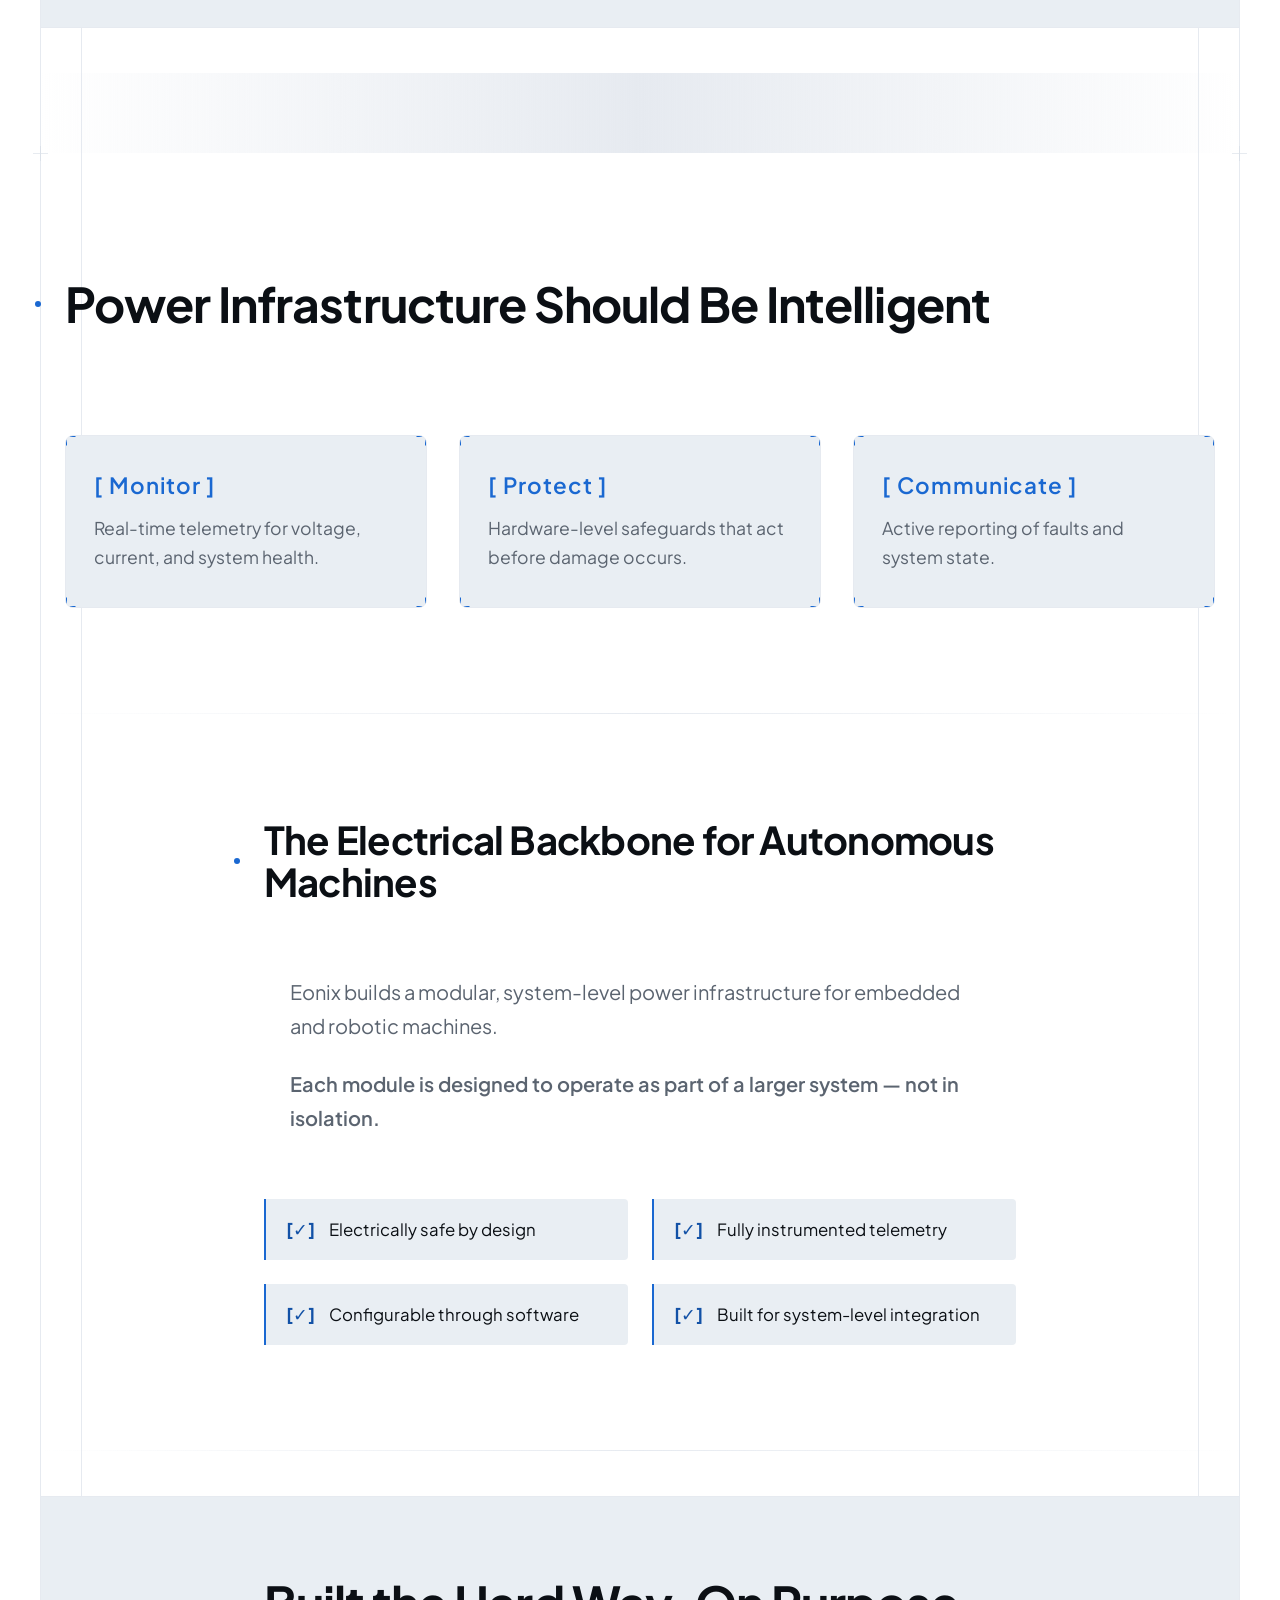
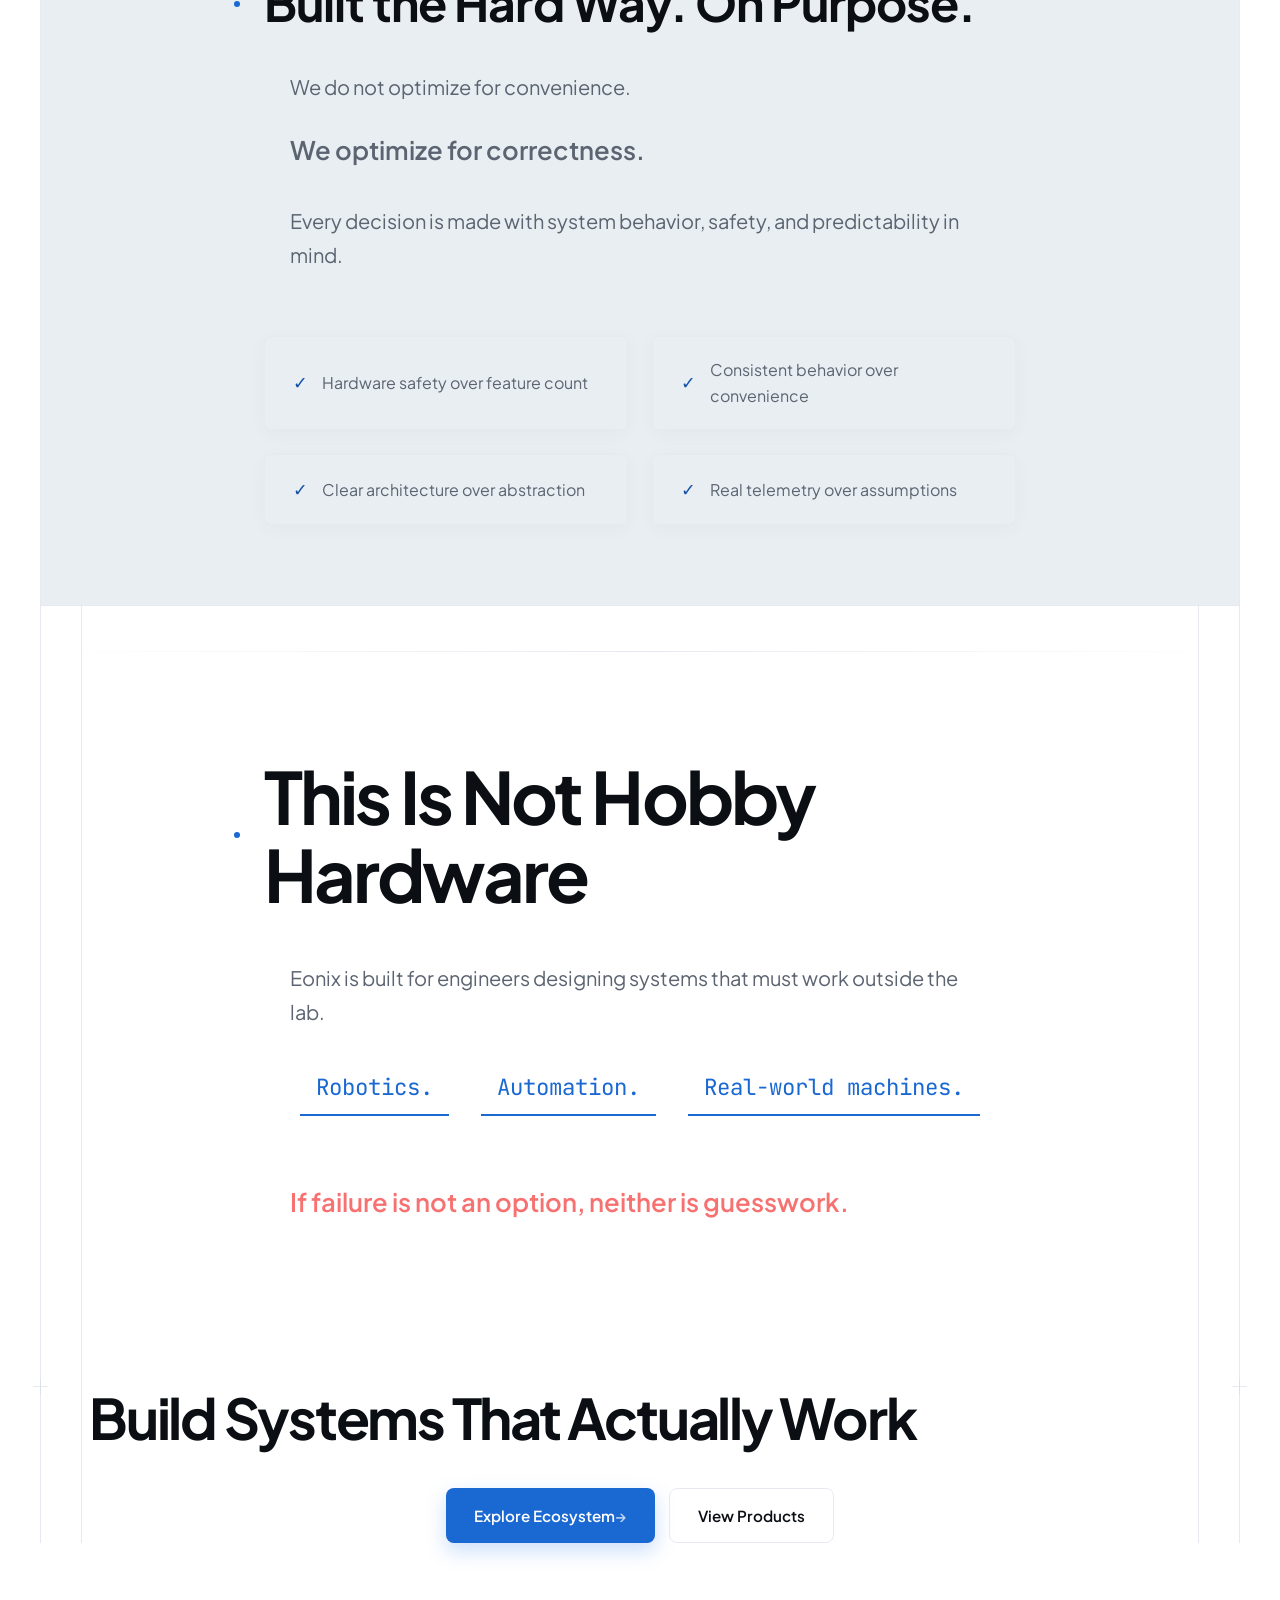
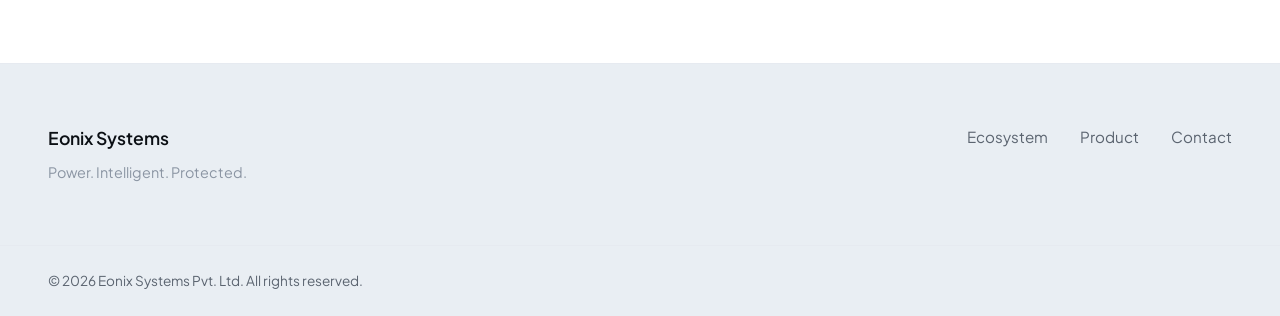
==== commit 53fad5c9: "Sync all website pages with latest structural and documentation updates" ====
--- a/about.html
+++ b/about.html
@@ -24,7 +24,7 @@
 
     <link rel="stylesheet" href="css/base.css?v=604" />
     <link rel="stylesheet" href="css/layout.css?v=604" />
-    <link rel="stylesheet" href="css/nav.css?v=604" />
+    <link rel="stylesheet" href="css/nav.css?v=609" />
     <link rel="stylesheet" href="css/animations.css?v=604" />
     <link rel="stylesheet" href="css/footer.css?v=604" />
     <link rel="stylesheet" href="css/about.css?v=604" />
@@ -61,16 +61,15 @@
       <div class="master-guide right"></div>
 
       <!-- SECTION 1: HERO -->
-      <section class="page-hero page-section hero-animated-grid">
-        <div class="manifesto-container">
-          <div class="tech-label reveal">SYS_ARC_01 // MANIFESTO</div>
-          <h1 class="manifesto-huge-title reveal" style="--delay: 100ms;">
+      <section class="page-hero home-root page-section hero-animated-grid">
+        <div class="home-hero-inner">
+          <span class="hero-sys-label">SYS_ARC_01 // MANIFESTO</span>
+          <h1 class="home-title">
             Engineering Infrastructure<br>for <span class="text-accent glow-text">Real Systems</span>
           </h1>
-          <p class="manifesto-lead reveal" style="--delay: 200ms;">
+          <p class="home-subtitle subtitle-animate">
             Eonix Systems is an engineering-first hardware company building intelligent power infrastructure for embedded and robotic systems.
-          </p>
-          <p class="manifesto-lead reveal" style="--delay: 400ms; margin-top: 16px;">
+            <br><br>
             We design systems that are predictable, observable, and safe — not just functional.
           </p>
         </div>
@@ -225,7 +224,7 @@
                     <span class="check-icon">✓</span> Hardware safety over feature count
                 </div>
                 <div class="check-item-card tech-frame premium-lift reveal" style="--delay: 500ms;">
-                    <span class="check-icon">✓</span> Deterministic behavior over convenience
+                    <span class="check-icon">✓</span> Consistent behavior over convenience
                 </div>
                 <div class="check-item-card tech-frame premium-lift reveal" style="--delay: 600ms;">
                     <span class="check-icon">✓</span> Clear architecture over abstraction
@@ -257,7 +256,7 @@
       </section>
 
       <!-- SECTION 9: FINAL CTA -->
-      <section class="page-section cta-grand text-center" style="padding: 100px 24px; border-top: 1px solid var(--border-subtle); position: relative;">
+      <section class="page-section cta-grand text-center home-section-shell section-wide" style="position: relative;">
         <!-- Corners for tech feel -->
         <div class="corner-cross left-top"></div><div class="corner-cross right-top"></div>
         
@@ -295,7 +294,7 @@
     <!-- Scripts -->
     <script src="js/scroll-reveal.js?v=604"></script>
     <script src="js/scroll-animations.js?v=604"></script>
-    <script src="js/nav.js?v=604"></script>
+    <script src="js/nav.js?v=609"></script>
   </body>
 </html>
 
--- a/css/base.css
+++ b/css/base.css
@@ -19,7 +19,7 @@
    GLOBAL RESET
    ========================= */
 
-@import url('https://fonts.googleapis.com/css2?family=Inter:wght@300;400;500;600&family=Outfit:wght@300;400;500;600;700&display=swap');
+@import url('https://fonts.googleapis.com/css2?family=Plus+Jakarta+Sans:wght@400;500;600;700&family=JetBrains+Mono:wght@400;700&display=swap');
 
 * {
     margin: 0;
@@ -37,40 +37,51 @@
    ========================= */
 
 :root {
-    /* Backgrounds — deep navy, not pure black */
-    --bg-main:  #0B0F14;
-    --bg-soft:  #111827;
-    --bg-card:  #1a2030;
-    --bg-glass: rgba(17, 24, 39, 0.9);
-
-    /* Text */
-    --text-primary:   #E5E7EB;
-    --text-secondary: #9CA3AF;
-    --text-muted:     #6B7280;
-
-    /* Accent — muted electric blue. NOT neon. NOT cyan. */
-    --accent-primary: #2563EB;
-    --accent-hover:   #3B82F6;
-    --accent-subtle:  rgba(37, 99, 235, 0.12);
-    --accent-border:  rgba(37, 99, 235, 0.35);
+    /* SURFACES */
+    --surface-0: #ffffff;   /* base */
+    --surface-1: #e9eef3;   /* section contrast (darkened 5%) */
+    --surface-2: #dfe6f0;   /* elevated containers (darkened 5%) */
+
+    /* TEXT */
+    --text-primary: #0b0f14;
+    --text-secondary: #5b6470;
+    --text-muted: #8b95a3;
+
+    /* BORDERS */
+    --border-subtle: #e6eaf0;
+    --border-strong: #d0d7e2;
+
+    /* PRIMARY ACCENT (Tweak these variables to adjust the global blue) */
+    --accent: #1a68d1;         /* Slightly darker main blue (was #2f80ed) */
+    --accent-light: #3584f2;   /* Lighter hover/glow (was #56a8ff) */
+    --accent-dark: #1251a6;    /* Deep strict click-state (was #1c5ed6) */
+
+    /* SYSTEM STATE COLORS (SEMANTIC) */
+    --state-ok: #27ae60;
+    --state-warning: #f2994a;
+    --state-error: #eb5757;
+    --state-info: var(--accent);
+
+    /* OPTIONAL INDUSTRIAL ACCENT */
+    --accent-neutral: #2a2f36;
+
+    /* LEGACY ALIASES (gradual phase-out) */
+    --bg-main: var(--surface-0);
+    --bg-soft: var(--surface-1);
+    --bg-card: var(--surface-0);
+    --bg-primary: var(--surface-0);
+    --bg-secondary: var(--surface-1);
+    --accent-primary: var(--accent);
+    --accent-hover: var(--accent-dark);
 
     /* UI Elements */
-    --border-subtle: rgba(255, 255, 255, 0.07);
-    --border-strong: rgba(255, 255, 255, 0.14);
-
-    /* Shadows — soft, directional, no glow */
-    --shadow-sm:  0 1px 3px rgba(0, 0, 0, 0.4);
-    --shadow-md:  0 4px 16px rgba(0, 0, 0, 0.4);
-    --shadow-lg:  0 12px 40px rgba(0, 0, 0, 0.5);
-
-    /* Spacing */
-    --nav-height:       64px;
-    --section-spacing:  120px;
-
-    /* OLD COMPAT — kept so old var() references don't break visually */
-    --accent-glow: transparent;
-    --accent-dim:  rgba(37, 99, 235, 0.08);
-    --border-active: rgba(37, 99, 235, 0.4);
+    --shadow-sm: 0 1px 3px rgba(0, 0, 0, 0.05);
+    --shadow-md: 0 4px 16px rgba(0, 0, 0, 0.04);
+    --shadow-lg: 0 12px 40px rgba(0, 0, 0, 0.06);
+
+    /* Geometry */
+    --nav-height: 80px;
+    --section-spacing: 120px;
 }
 
 /* =========================
@@ -79,17 +90,27 @@
 
 body {
     background-color: var(--bg-main);
-    color: var(--text-primary);
-    font-family: 'Inter', system-ui, sans-serif;
-    line-height: 1.6;
+    color: var(--text-secondary);
+    font-family: 'Plus Jakarta Sans', system-ui, sans-serif;
+    line-height: 1.65;
     -webkit-font-smoothing: antialiased;
     position: relative;
     overflow-x: clip;
     width: 100%;
 }
 
-h1, h2, h3, h4, h5, h6 {
-    font-family: 'Outfit', sans-serif;
+p {
+    color: var(--text-secondary);
+    line-height: 1.65;
+}
+
+h1,
+h2,
+h3,
+h4,
+h5,
+h6 {
+    font-family: 'Plus Jakarta Sans', sans-serif;
     font-weight: 600;
     line-height: 1.2;
     color: var(--text-primary);
@@ -104,7 +125,6 @@
 
 /* =========================
    BACKGROUND GRID
-   Very subtle — feels like drafting paper, NOT a laser grid.
    ========================= */
 
 body::before {
@@ -113,8 +133,8 @@
     inset: 0;
     z-index: -1;
     background-image:
-        linear-gradient(rgba(255, 255, 255, 0.025) 1px, transparent 1px),
-        linear-gradient(90deg, rgba(255, 255, 255, 0.025) 1px, transparent 1px);
+        linear-gradient(#e9eef5 1px, transparent 1px),
+        linear-gradient(90deg, #e9eef5 1px, transparent 1px);
     background-size: 60px 60px;
     mask-image: radial-gradient(ellipse at center, black 30%, transparent 80%);
     pointer-events: none;
@@ -126,36 +146,144 @@
    UTILITIES
    ========================= */
 
-/* Flat panel — no blur, no glassmorphism */
-.glass-panel {
-    background: var(--bg-soft);
+/* Flat panel / Base card component */
+.card,
+.provides-card,
+.check-item-card,
+.stat-card,
+.prd-overview-card,
+.why-card {
+    background: #ffffff;
+    border: 1px solid var(--border-subtle);
+    border-radius: 12px;
+    box-shadow: 0 4px 20px rgba(0, 0, 0, 0.03);
+    transition: all 0.25s ease;
+}
+
+.card:hover,
+.provides-card:hover,
+.check-item-card:hover,
+.stat-card:hover,
+.prd-overview-card:hover,
+.why-card:hover {
+    transform: translateY(-4px);
+    border-color: var(--accent);
+    box-shadow: 0 10px 30px rgba(0, 0, 0, 0.06);
+}
+
+/* Subtle section divider */
+.section-divider {
+    height: 1px;
+    background: linear-gradient(90deg, transparent, #e6eaf0, transparent);
+    width: 100%;
+    margin: 45px 0;
+}
+
+/* Base CTA Buttons */
+.primary-btn,
+.btn-primary {
+    background: var(--accent);
+    color: white;
+    border-radius: 8px;
+    box-shadow: 0 8px 20px rgba(47, 128, 237, 0.25);
+    transition: all 0.2s ease;
+    display: inline-flex;
+    align-items: center;
+    justify-content: center;
+    padding: 14px 28px;
+    font-weight: 600;
+    font-size: 0.95rem;
+    border: none;
+    cursor: pointer;
+}
+
+.primary-btn:hover,
+.btn-primary:hover {
+    background: var(--accent-dark);
+    transform: translateY(-1px);
+    color: white;
+}
+
+.secondary-btn,
+.btn-secondary {
+    background: transparent;
+    color: var(--text-primary);
     border: 1px solid var(--border-subtle);
     border-radius: 8px;
-}
-
-/* Accent color — no text-shadow */
+    transition: all 0.2s ease;
+    display: inline-flex;
+    align-items: center;
+    justify-content: center;
+    padding: 14px 28px;
+    font-weight: 600;
+    font-size: 0.95rem;
+    cursor: pointer;
+}
+
+.secondary-btn:hover,
+.btn-secondary:hover {
+    background: var(--bg-secondary);
+    border-color: rgba(0, 0, 0, 0.15);
+    transform: translateY(-1px);
+}
+
+/* Accent color */
 .text-accent {
-    color: var(--accent-primary);
-}
-
-/* Accent text that used to glow — now just bold blue */
+    color: var(--accent);
+}
+
+/* Formerly glow-text */
 .glow-text {
-    color: var(--accent-hover);
-    font-weight: 600;
-}
-
-/* Red emphasis — used in about.html manifesto */
-.text-red-glow {
-    color: #F87171;
-}
-
-.text-red { color: #F87171; }
-.text-bold { font-weight: 700; }
+    color: var(--accent);
+    font-weight: 600;
+}
+
+/* Red emphasis */
+.text-red-glow, .text-red {
+    color: var(--state-error);
+}
+
+/* =========================
+   EMPHASIS & STRUCTURAL BLOCKS
+   ========================= */
+
+.highlight-block {
+    background: #eef6ff;
+    border-left: 3px solid var(--accent);
+    padding: 16px;
+    color: var(--text-primary);
+    border-radius: 0 8px 8px 0;
+}
+
+.dark-section {
+    background: #0b0f14;
+    color: #ffffff;
+    border-radius: 16px;
+    padding: 60px;
+}
+
+/* Ensure typography inside dark section automatically adapts */
+.dark-section h1, .dark-section h2, .dark-section h3, .dark-section h4, .dark-section .matters-main {
+    color: #ffffff;
+}
+
+.dark-section p, .dark-section .matters-sub {
+    color: var(--text-muted);
+}
+
+.dark-section .section-divider {
+    background: linear-gradient(90deg, transparent, rgba(255, 255, 255, 0.1), transparent);
+}
+
+.text-bold {
+    font-weight: 700;
+}
 
 /* Hover border brightening — replaces all glow effects */
 .glow-hover {
     transition: border-color 0.25s ease, background 0.25s ease;
 }
+
 .glow-hover:hover {
     border-color: var(--border-strong);
     background: var(--bg-card);
--- a/css/layout.css
+++ b/css/layout.css
@@ -1,58 +1,69 @@
-/* =========================
-   PAGE SECTION (GLOBAL)
-   ========================= */
-
-.page-section {
-    max-width: 1500px;
-    padding-left: 48px;
-    padding-right: 48px;
-    margin-left: auto;
-    margin-right: auto;
-}
-
-@media (max-width: 768px) {
-    .page-section {
-        padding-left: 16px;
-        padding-right: 16px;
-    }
-}
-
-/* =========================
-   GLOBAL DEPTH & LIGHT
-   ========================= */
-
-.page-wrapper {
-    background:
-        linear-gradient(to bottom,
-            rgba(255, 255, 255, 0.015),
-            transparent 30%);
-}
-
-.page-wrapper {
-    padding-top: var(--nav-height);
-    min-height: calc(100vh - var(--nav-height));
-}
-
-/* =========================
-   CONSISTENT PAGE HERO
-   All first-sections on every page use this class for
-   identical top padding / headline distance from the nav.
-   ========================= */
-
-.page-hero {
-    min-height: 88vh;
-    display: flex;
-    flex-direction: column;
-    justify-content: center;
-    align-items: center;
-    padding-top: 0;
-    padding-bottom: 60px;
-    position: relative;
-    text-align: center;
-}
-
-/* Vertical space between major page sections */
-.page-section + .home-tech-divider {
-    margin-top: 0;
-    margin-bottom: 0;
-}+/* =========================
+   PAGE SECTION (GLOBAL)
+   ========================= */
+
+.page-section {
+    max-width: 1500px;
+    padding-left: 48px;
+    padding-right: 48px;
+    margin-left: auto;
+    margin-right: auto;
+}
+
+@media (max-width: 768px) {
+    .page-section {
+        padding-left: 16px;
+        padding-right: 16px;
+    }
+}
+
+/* Alternate Section Backgrounds */
+.page-section:nth-of-type(even) {
+    background-color: var(--bg-secondary);
+    border: 1px solid var(--border-subtle);
+    border-radius: 20px;
+    padding-top: 64px;
+    padding-bottom: 64px;
+    margin-top: 32px;
+    margin-bottom: 32px;
+}
+
+/* =========================
+   GLOBAL DEPTH & LIGHT
+   ========================= */
+
+.page-wrapper {
+    background:
+        linear-gradient(to bottom,
+            rgba(255, 255, 255, 0.015),
+            transparent 30%);
+}
+
+.page-wrapper {
+    padding-top: var(--nav-height);
+    min-height: calc(100vh - var(--nav-height));
+}
+
+/* =========================
+   CONSISTENT PAGE HERO
+   All first-sections on every page use this class for
+   identical top padding / headline distance from the nav.
+   ========================= */
+
+.page-hero {
+    min-height: 60vh;
+    display: flex;
+    flex-direction: column;
+    justify-content: flex-start;
+    align-items: center;
+    padding-top: 14vh;
+    padding-bottom: 20px;
+    position: relative;
+    text-align: center;
+}
+
+/* Vertical space between major page sections */
+.page-section+.home-tech-divider {
+    margin-top: 0;
+    margin-bottom: 0;
+}
--- a/css/nav.css
+++ b/css/nav.css
@@ -11,8 +11,9 @@
     height: var(--nav-height);
 
     /* Solid nav — not glass, not blur */
-    background-color: rgba(11, 15, 20, 0.92);
+    background-color: rgba(255, 255, 255, 0.92);
     border-bottom: 1px solid var(--border-subtle);
+    /* #e6eaf0 maps to border-subtle in base.css */
     backdrop-filter: blur(8px);
     -webkit-backdrop-filter: blur(8px);
 
@@ -38,28 +39,35 @@
 }
 
 .nav-logo img {
-    height: 40px;
+    height: 70px;
     display: block;
+    transform: scale(2.3);
+    /* Scales the actual pixels up despite transparent borders */
+    transform-origin: left center;
 }
 
 .nav-links {
     display: flex;
-    align-items: center;
-    gap: 36px;
+    align-items: stretch;
+    height: 100%;
 }
 
 .nav-link {
+    display: flex;
+    align-items: center;
+    padding: 0 18px;
     text-decoration: none;
     font-size: 0.875rem;
     color: var(--text-secondary);
     font-weight: 500;
-    transition: color 0.2s ease;
+    transition: color 0.2s ease, background-color 0.2s ease;
     letter-spacing: 0.01em;
 }
 
 /* Hover — subtle colour shift, NO text-shadow */
 .nav-link:hover {
     color: var(--text-primary);
+    background-color: var(--bg-soft);
 }
 
 .nav-toggle {
@@ -91,15 +99,16 @@
     /* NO text-shadow */
 }
 
-.nav-active::after {
-    content: "";
+.nav-slider {
     position: absolute;
-    bottom: -21px;   /* Aligns with nav bottom border */
+    bottom: 4px;
     left: 0;
-    width: 100%;
-    height: 1.5px;
-    background-color: var(--accent-primary);
-    /* NO box-shadow glow */
+    height: 3px;
+    border-radius: 3px;
+    background-color: var(--accent);
+    transition: transform 0.3s cubic-bezier(0.25, 1, 0.5, 1), width 0.3s cubic-bezier(0.25, 1, 0.5, 1), opacity 0.2s ease;
+    pointer-events: none;
+    z-index: 10;
 }
 
 /* =========================
@@ -108,15 +117,28 @@
 
 @media (max-width: 1024px) {
 
-    :root { --nav-height: 60px; }
+    :root {
+        --nav-height: 70px;
+    }
 
-    .nav-inner { padding: 0 24px; }
+    .nav-logo img {
+        content: url("../assets/New Logo only symbol Transparent Background color contrast.png");
+        height: 50px;
+        transform: scale(1.5);
+        /* Adjust this scale specifically for the symbol image */
+        transform-origin: left center;
+    }
+
+    .nav-inner {
+        padding: 0 24px;
+    }
 
     .nav-links {
         position: absolute;
         top: var(--nav-height);
         left: 0;
         width: 100%;
+        height: auto;
         gap: 0;
         max-height: calc(100vh - var(--nav-height));
         overflow-y: auto;
@@ -126,7 +148,9 @@
         border-bottom: 1px solid var(--border-subtle);
     }
 
-    .nav-links.open { display: flex; }
+    .nav-links.open {
+        display: flex;
+    }
 
     .nav-link {
         width: 100%;
@@ -135,7 +159,9 @@
         color: var(--text-secondary);
     }
 
-    .nav-active::after { display: none; }
+    .nav-slider {
+        display: none !important;
+    }
 
     .nav-active {
         color: var(--accent-hover);
@@ -143,5 +169,7 @@
         padding-left: 22px;
     }
 
-    .nav-toggle { display: block; }
-}+    .nav-toggle {
+        display: block;
+    }
+}
--- a/css/footer.css
+++ b/css/footer.css
@@ -5,7 +5,7 @@
 .footer-root {
     margin-top: var(--section-spacing);
     border-top: 1px solid var(--border-subtle);
-    background-color: var(--bg-soft);
+    background-color: var(--surface-1);
 }
 
 .footer-inner {
@@ -22,7 +22,7 @@
     font-size: 1.1rem;
     font-weight: 600;
     color: var(--text-primary);
-    font-family: 'Outfit', sans-serif;
+    font-family: 'Plus Jakarta Sans', sans-serif;
 }
 
 .footer-tagline {
@@ -105,4 +105,4 @@
         flex-direction: column;
         gap: 16px;
     }
-}+}
--- a/css/about.css
+++ b/css/about.css
@@ -79,9 +79,9 @@
 .super-grid {
     position: fixed;
     top: 0; left: 0; right: 0; bottom: 0;
-    background-image: 
-        linear-gradient(to right, rgba(255,255,255,0.02) 1px, transparent 1px),
-        linear-gradient(to bottom, rgba(255,255,255,0.02) 1px, transparent 1px);
+    background-image:
+        linear-gradient(to right, rgba(0,0,0,0.04) 1px, transparent 1px),
+        linear-gradient(to bottom, rgba(0,0,0,0.04) 1px, transparent 1px);
     background-size: 60px 60px;
     z-index: 0;
     pointer-events: none;
@@ -132,8 +132,8 @@
     position: relative;
     width: 100%;
     height: 1px;
-    background: var(--border-subtle); /* Neutral grey — no cyan glow */
-    margin: 60px 0;
+    background: linear-gradient(90deg, transparent, var(--border-subtle), transparent);
+    margin: 45px 0;
     display: flex;
     justify-content: center;
     align-items: center;
@@ -141,11 +141,7 @@
 }
 
 .tech-node {
-    width: 5px;
-    height: 5px;
-    background: var(--text-muted);
-    border-radius: 50%;
-    /* NO glow */
+    display: none;
 }
 
 /* Corner Crosshairs */
@@ -191,7 +187,7 @@
     margin: 0;
     padding: 16px;
     border: 1px solid rgba(0, 0, 0, 0.08);
-    background: var(--bg-soft);
+    background: var(--surface-1);
     border-radius: 4px;
 }
 
@@ -201,7 +197,7 @@
     color: var(--text-secondary);
     padding: 14px 28px;
     border: 1px solid var(--border-subtle);
-    background: var(--bg-soft);
+    background: var(--surface-1);
     border-radius: 4px;
     letter-spacing: 0.3px;
 }
@@ -234,7 +230,7 @@
 }
 .tech-card {
     position: relative;
-    background: var(--bg-soft);
+    background: var(--surface-1);
     border: 1px solid var(--border-subtle);
     padding: 36px 28px;
     text-align: left;
@@ -291,7 +287,7 @@
     align-items: center;
     gap: 14px;
     padding: 16px 20px;
-    background: var(--bg-soft);
+    background: var(--surface-1);
     border-left: 2px solid var(--accent-primary);
     border-radius: 0 4px 4px 0;
 }
@@ -299,7 +295,7 @@
 .check-item-card {
     font-size: 1rem;
     color: var(--text-secondary);
-    background: var(--bg-soft);
+    background: var(--surface-1);
     border: 1px solid var(--border-subtle);
     padding: 20px 28px;
     border-radius: 6px;
@@ -331,7 +327,7 @@
 
 /* BACKGROUND UTILS */
 .bg-blueprint {
-    background: var(--bg-soft);
+    background: var(--surface-1);
     border-top: 1px solid var(--border-subtle);
     border-bottom: 1px solid var(--border-subtle);
 }
--- a/css/home.css
+++ b/css/home.css
@@ -9,8 +9,7 @@
    ========================= */
 
 .page-section {
-    margin-bottom: 120px;
-    padding: 0 24px;
+    margin-bottom: 90px;
 }
 
 /* =========================
@@ -64,9 +63,9 @@
 }
 
 .home-subtitle {
-    font-size: 1.1rem;
+    font-size: 1.15rem;
     color: var(--text-secondary);
-    max-width: 540px;
+    max-width: 580px;
     margin: 0 auto 44px;
     font-weight: 400;
     line-height: 1.7;
@@ -83,44 +82,7 @@
     flex-wrap: wrap;
 }
 
-.btn-primary,
-.btn-secondary {
-    display: inline-flex;
-    align-items: center;
-    gap: 10px;
-    padding: 13px 28px;
-    border-radius: 6px;
-    font-weight: 600;
-    font-size: 0.95rem;
-    transition: background 0.18s ease, border-color 0.18s ease, color 0.18s ease, transform 0.15s ease;
-    text-decoration: none;
-    white-space: nowrap;
-    cursor: pointer;
-    letter-spacing: 0.01em;
-}
-
-.btn-primary {
-    background: var(--accent-primary);
-    border: 1px solid var(--accent-primary);
-    color: #000000;
-}
-.btn-primary:hover {
-    background: var(--accent-hover);
-    border-color: var(--accent-hover);
-    transform: translateY(-2px);
-}
-
-.btn-secondary {
-    background: transparent;
-    border: 1px solid var(--border-strong);
-    color: var(--text-secondary);
-}
-.btn-secondary:hover {
-    border-color: var(--border-strong);
-    color: var(--text-primary);
-    transform: translateY(-2px);
-}
-
+/* Button animation utilities specific to home layout */
 .btn-arrow {
     transition: transform 0.18s ease;
     opacity: 0.7;
@@ -138,21 +100,16 @@
 .home-tech-divider {
     position: relative;
     width: 100%;
-    max-width: 1100px;
-    margin: 0 auto 80px;
+    margin: 45px 0;
     height: 1px;
-    background: var(--border-subtle);
+    background: linear-gradient(90deg, transparent, var(--border-subtle), transparent);
     display: flex;
     justify-content: center;
     align-items: center;
 }
 
 .home-tech-divider .tech-node {
-    width: 5px;
-    height: 5px;
-    background: var(--accent-primary);
-    border-radius: 50%;
-    opacity: 0.7;
+    display: none; /* Removed the square node for minimal styling */
 }
 
 /* =========================
@@ -218,7 +175,7 @@
 
 .tc-card {
     position: relative;
-    background: var(--bg-soft);
+    background: var(--surface-1);
     border: 1px solid var(--border-subtle);
     border-radius: 8px;
     padding: 36px 28px;
@@ -257,7 +214,7 @@
 
 .provides-card {
     padding: 36px 28px;
-    background: var(--bg-soft);
+    background: var(--surface-1);
     border: 1px solid var(--border-subtle);
     border-radius: 8px;
     display: flex;
@@ -353,7 +310,7 @@
 .home-diff-item {
     padding: 32px 28px;
     border-radius: 8px;
-    background: var(--bg-soft);
+    background: var(--surface-1);
     border: 1px solid var(--border-subtle);
     display: flex;
     flex-direction: column;
@@ -411,7 +368,7 @@
     padding: 28px 24px;
     text-align: center;
     border-radius: 8px;
-    background: var(--bg-soft);
+    background: var(--surface-1);
     border: 1px solid var(--border-subtle);
 }
 
@@ -493,7 +450,7 @@
     border: 1px solid var(--border-subtle);
     border-left: 3px solid var(--accent-primary);
     border-radius: 0 8px 8px 0;
-    background: var(--bg-soft);
+    background: var(--surface-1);
     font-size: 1.05rem;
     font-weight: 500;
     color: var(--text-primary);
@@ -530,7 +487,7 @@
     padding: 80px 32px;
     border-radius: 8px;
     border: 1px solid var(--border-subtle);
-    background: var(--bg-soft);
+    background: var(--surface-1);
     max-width: 1100px;
     margin: 0 auto 120px;
 }
@@ -553,4 +510,4 @@
     .gap-vs-text { text-align: center; padding: 4px 0; }
     .who-list { grid-template-columns: 1fr; }
     .home-section-title .title-dot { display: none; }
-}+}
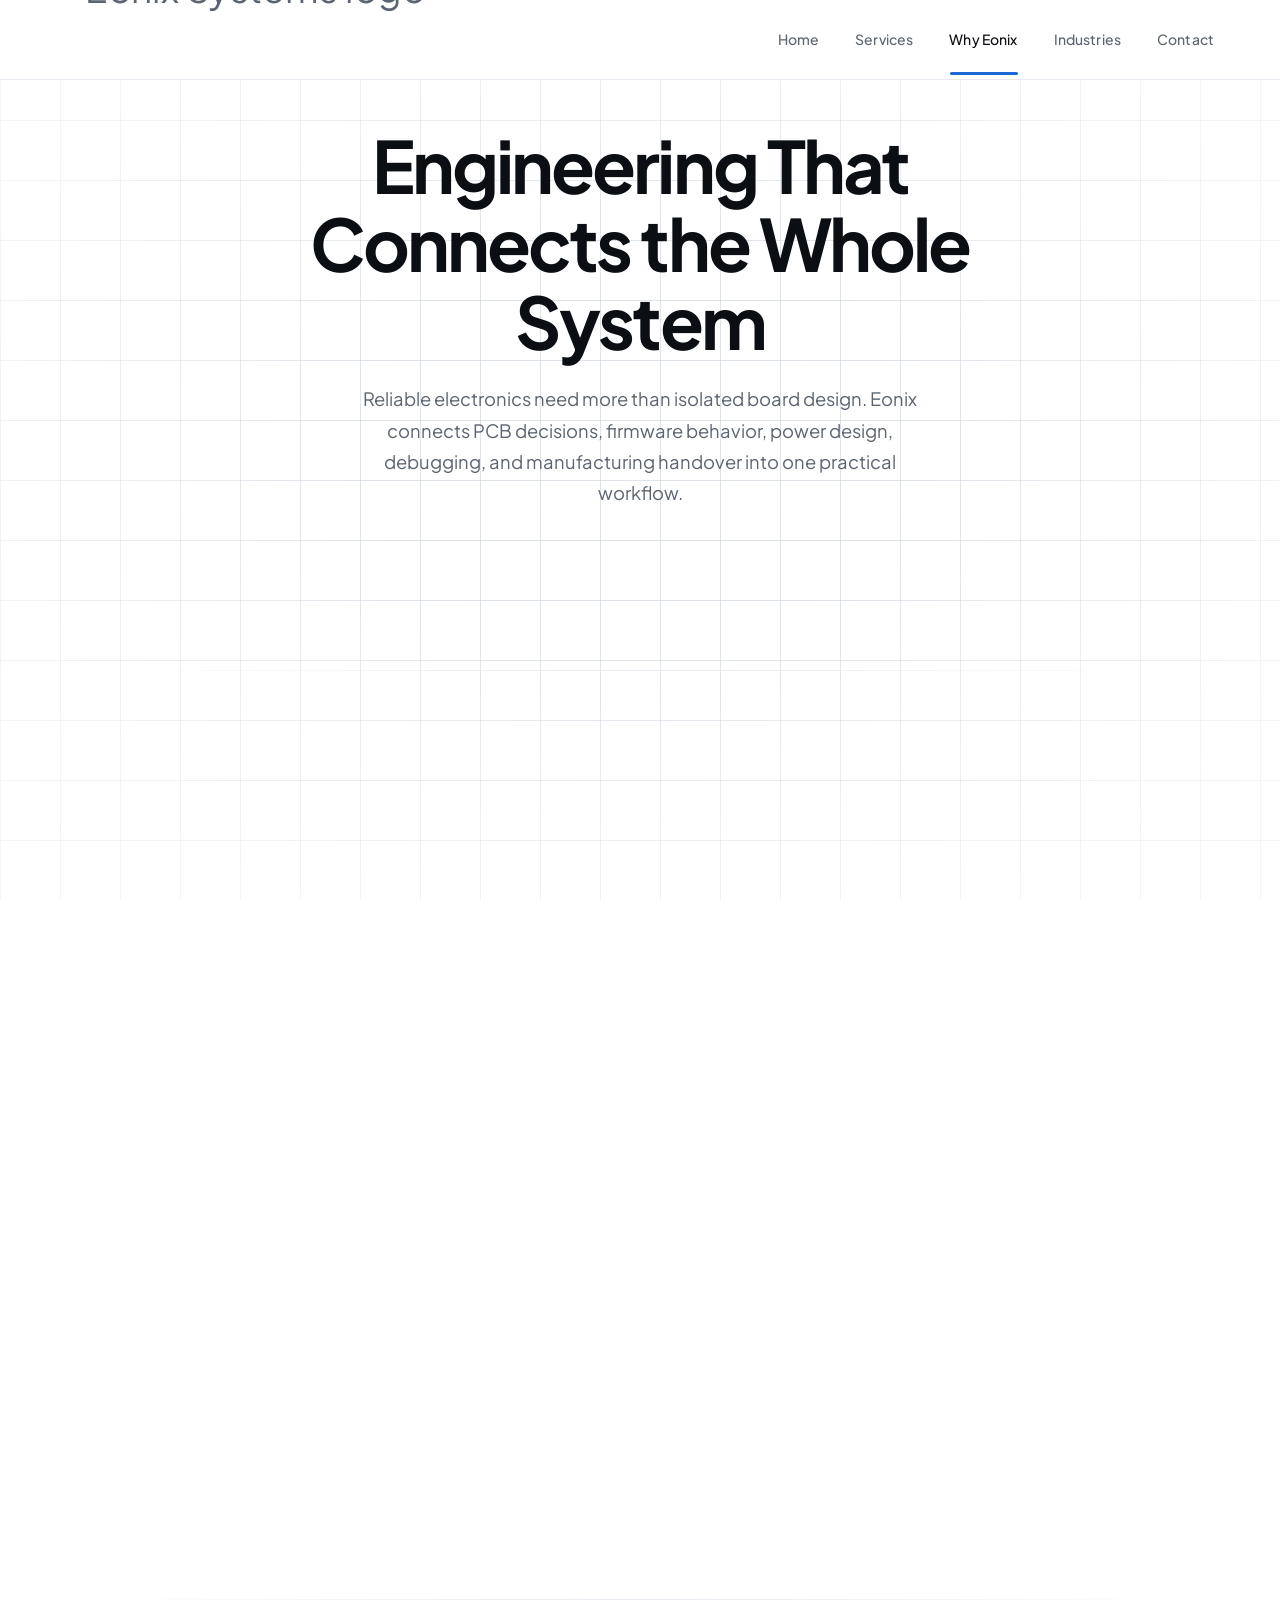
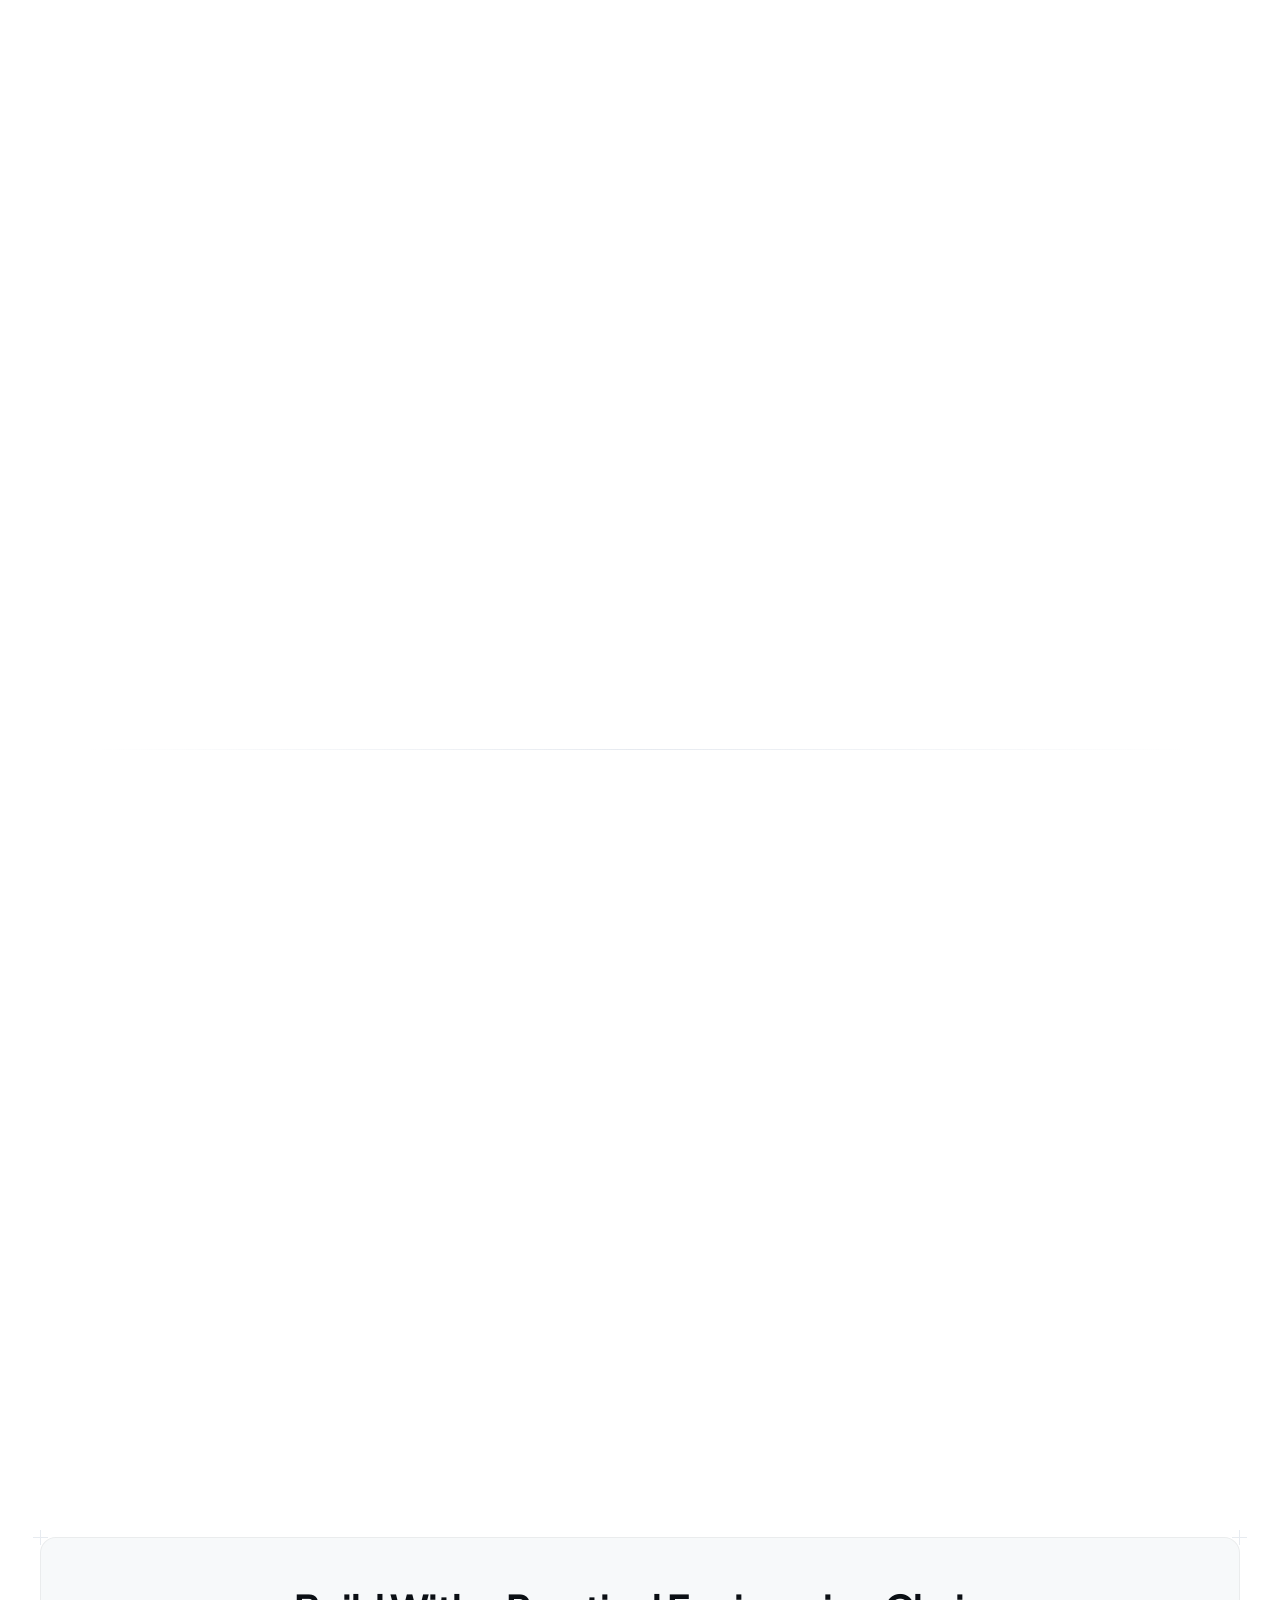
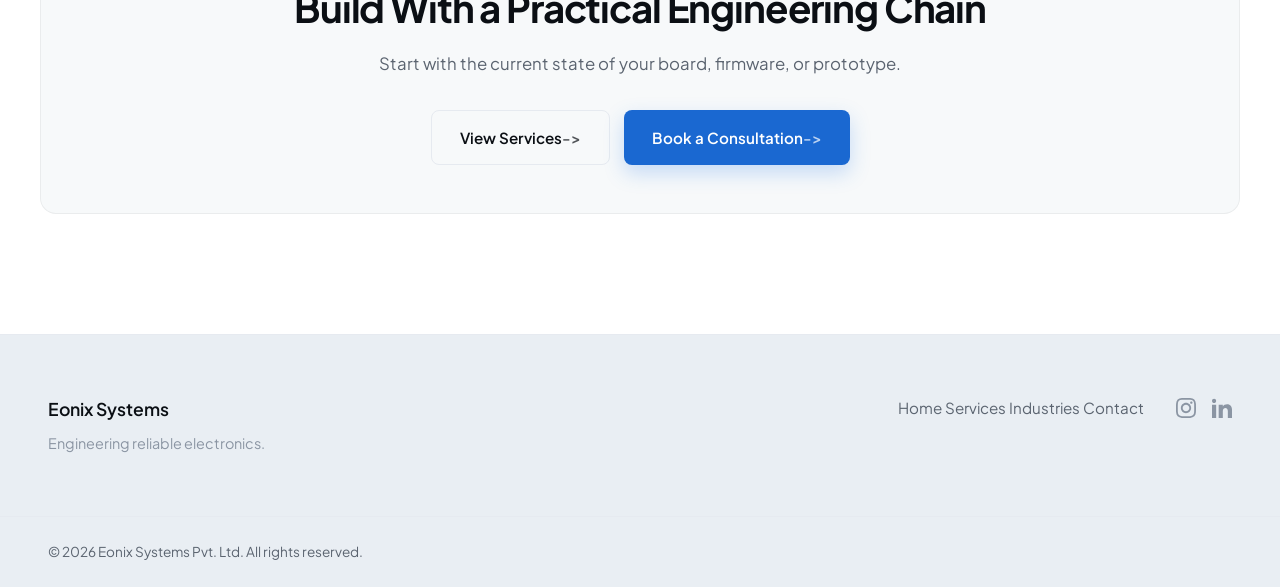
==== commit 09a3004e: "Refocus site on engineering services" ====
--- a/about.html
+++ b/about.html
@@ -1,305 +1,201 @@
 <!doctype html>
 <html lang="en">
-  <head>
-    <link rel="icon" href="assets/New Logo only symbol Transparent Background For Website.png" type="image/png">
-    <meta charset="UTF-8" />
-    <meta name="viewport" content="width=device-width, initial-scale=1.0" />
-    <meta
-      name="description"
-      content="Eonix Systems is an engineering-first hardware company building intelligent power infrastructure for embedded and robotic systems."
-    />
-    <meta property="og:title" content="About Us | Eonix Systems" />
-    <meta
-      property="og:description"
-      content="We design systems that are predictable, observable, and safe — not just functional. Learn about our engineering philosophy."
-    />
-    <title>About Us | Eonix Systems</title>
-
-    <link rel="preconnect" href="https://fonts.googleapis.com" />
-    <link rel="preconnect" href="https://fonts.gstatic.com" crossorigin />
-    <link
-      href="https://fonts.googleapis.com/css2?family=Plus+Jakarta+Sans:wght@400;500;600;700&family=JetBrains+Mono:wght@400;700&display=swap"
-      rel="stylesheet"
-    />
-
-    <link rel="stylesheet" href="css/base.css?v=604" />
-    <link rel="stylesheet" href="css/layout.css?v=604" />
-    <link rel="stylesheet" href="css/nav.css?v=609" />
-    <link rel="stylesheet" href="css/animations.css?v=604" />
-    <link rel="stylesheet" href="css/footer.css?v=604" />
-    <link rel="stylesheet" href="css/about.css?v=604" />
-    <link rel="stylesheet" href="css/home.css?v=604" />
-    
-  </head>
-
-  <body>
-    <!-- BACKGROUND GRID FOR TECH AESTHETIC -->
-    <div class="super-grid"></div>
-
-    <!-- NAVBAR -->
-    <nav class="nav-root">
-      <div class="nav-inner">
-        <a class="nav-logo" href="index.html"><img src="assets/New Full Name Logo Transparent Background Color Counterpart.png" alt="Eonix Systems logo"></a>
-        <div class="nav-links">
-          <a class="nav-link" href="index.html">Home</a>
-          <a class="nav-link" href="ecosystem.html">Ecosystem</a>
-          <a class="nav-link" href="product.html">Product</a>
-          <a class="nav-link" href="services.html">Services</a>
-          <a class="nav-link nav-active" href="about.html">About</a>
-          <a class="nav-link" href="contact.html">Contact</a>
-        </div>
-        <button class="nav-toggle" aria-label="Toggle navigation">
-          <span></span><span></span><span></span>
-        </button>
-      </div>
-    </nav>
-
-    <main class="page-wrapper blueprint-wrapper">
-      
-      <!-- LEFT/RIGHT VERTICAL MASTER GUIDE LINES -->
-      <div class="master-guide left"></div>
-      <div class="master-guide right"></div>
-
-      <!-- SECTION 1: HERO -->
-      <section class="page-hero home-root page-section hero-animated-grid">
-        <div class="home-hero-inner">
-          <span class="hero-sys-label">SYS_ARC_01 // MANIFESTO</span>
-          <h1 class="home-title">
-            Engineering Infrastructure<br>for <span class="text-accent glow-text">Real Systems</span>
-          </h1>
-          <p class="home-subtitle subtitle-animate">
-            Eonix Systems is an engineering-first hardware company building intelligent power infrastructure for embedded and robotic systems.
-            <br><br>
-            We design systems that are predictable, observable, and safe — not just functional.
-          </p>
-        </div>
-      </section>
-
-      <div class="tech-divider reveal"><div class="tech-node"></div></div>
-
-      <!-- SECTION 2: THE PROBLEM -->
-      <section class="manifesto-section reveal">
-        <div class="manifesto-container text-center">
-            <h2 class="manifesto-title reveal"><span class="title-dot"></span>The Problem Isn’t Complexity.<br><span class="text-red-glow">It’s Fragmentation.</span></h2>
-            
-            <p class="manifesto-p reveal" style="--delay: 100ms;">Modern embedded systems are not limited by capability — they are limited by how they are built.</p>
-            
-            <div class="problem-list symmetrical reveal" style="--delay: 300ms;">
-                <p>Power is treated as an afterthought.</p>
-                <p>Communication is inconsistent.</p>
-                <p>Debugging is blind.</p>
-                <p>Failure modes are unpredictable.</p>
-            </div>
-            
-            <p class="manifesto-p emphasize text-red-glow reveal" style="--delay: 500ms; margin-top: 40px;">What should be a system becomes a collection of disconnected parts.</p>
-        </div>
-      </section>
-
-      <div class="tech-divider reveal"><div class="tech-node"></div></div>
-
-      <!-- SECTION 3: ORIGIN STORY -->
-      <section class="manifesto-section">
-        <div class="manifesto-container text-center">
-            <h2 class="manifesto-title reveal"><span class="title-dot"></span>Where Eonix Began</h2>
-            
-            <p class="manifesto-p reveal" style="--delay: 100ms;">Eonix did not start as a business idea.</p>
-            <p class="manifesto-p reveal text-red text-bold" style="--delay: 200ms;">It started as a repeated failure pattern.</p>
-            
-            <p class="manifesto-p reveal mt-32" style="--delay: 300ms;">While building robots and embedded systems, the same issue appeared across projects: power systems were improvised.</p>
-            <p class="manifesto-p reveal" style="--delay: 400ms;">Regulators, fuses, and wiring stitched together with no telemetry, no visibility, and limited protection.</p>
-            <p class="manifesto-p reveal" style="--delay: 500ms;">When something failed, there was no answer why.</p>
-            <p class="manifesto-p reveal" style="--delay: 600ms;">Debugging meant probing rails manually, replacing burnt components, and hoping the next iteration survived.</p>
-            
-            <div class="reveal mt-64" style="--delay: 800ms;">
-                <p class="manifesto-p" style="margin-bottom: 8px;">This was not a one-off problem.</p>
-                <p class="manifesto-p text-accent text-bold glow-text" style="font-size: 1.5rem;">It was systemic.</p>
-            </div>
-        </div>
-      </section>
-
-      <div class="tech-divider split-box reveal">
-        <div class="corner-cross left-top"></div>
-        <div class="corner-cross right-top"></div>
-        <div class="tech-node"></div>
-      </div>
-
-      <!-- SECTION 4: BREAKPOINT -->
-      <section class="manifesto-section bg-blueprint pt-80 pb-80">
-        <div class="manifesto-container text-center">
-            <h2 class="manifesto-title reveal"><span class="title-dot"></span>The Realization</h2>
-            
-            <p class="manifesto-p reveal" style="--delay: 100ms;">Machines have evolved.</p>
-            <p class="manifesto-p reveal text-red-glow text-bold" style="--delay: 200ms;">Their electrical backbone has not.</p>
-            
-            <div class="realization-stack mt-48 reveal" style="--delay: 400ms;">
-                <div class="tech-frame-row">
-                    <span class="tech-frame">Control systems are intelligent.</span>
-                    <span class="tech-frame">Sensors are advanced.</span>
-                    <span class="tech-frame">Software is complex.</span>
-                </div>
-            </div>
-            
-            <p class="manifesto-p text-bold text-accent glow-text mt-48 reveal" style="--delay: 600ms; font-size: 1.6rem;">But power — the foundation — is still primitive.</p>
-        </div>
-      </section>
-
-      <div class="tech-divider split-box reveal">
-        <div class="corner-cross left-bottom"></div>
-        <div class="corner-cross right-bottom"></div>
-        <div class="tech-node"></div>
-      </div>
-
-      <!-- SECTION 5: THE IDEA -->
-      <section class="manifesto-section pt-80">
-        <div class="manifesto-container wide text-center">
-            <h2 class="manifesto-title reveal"><span class="title-dot"></span>Power Infrastructure Should Be Intelligent</h2>
-            
-            <div class="feature-trio mt-64">
-                <div class="f-block tech-card premium-lift reveal" style="--delay: 100ms;">
-                    <div class="tc-corner tl"></div><div class="tc-corner tr"></div>
-                    <div class="tc-corner bl"></div><div class="tc-corner br"></div>
-                    <h4>[ Monitor ]</h4>
-                    <p>Real-time telemetry for voltage, current, and system health.</p>
-                </div>
-                <div class="f-block tech-card premium-lift reveal" style="--delay: 200ms;">
-                    <div class="tc-corner tl"></div><div class="tc-corner tr"></div>
-                    <div class="tc-corner bl"></div><div class="tc-corner br"></div>
-                    <h4>[ Protect ]</h4>
-                    <p>Hardware-level safeguards that act before damage occurs.</p>
-                </div>
-                <div class="f-block tech-card premium-lift reveal" style="--delay: 300ms;">
-                    <div class="tc-corner tl"></div><div class="tc-corner tr"></div>
-                    <div class="tc-corner bl"></div><div class="tc-corner br"></div>
-                    <h4>[ Communicate ]</h4>
-                    <p>Active reporting of faults and system state.</p>
-                </div>
-            </div>
-        </div>
-      </section>
-
-      <div class="tech-divider reveal"><div class="tech-node"></div></div>
-
-      <!-- SECTION 6: WHAT EONIX BUILDS -->
-      <section class="manifesto-section">
-        <div class="manifesto-container text-center">
-            <h2 class="manifesto-title reveal" style="font-size: 2.4rem;"><span class="title-dot"></span>The Electrical Backbone for Autonomous Machines</h2>
-            
-            <p class="manifesto-p reveal mt-32" style="--delay: 100ms;">Eonix builds a modular, system-level power infrastructure for embedded and robotic machines.</p>
-            <p class="manifesto-p reveal text-accent text-bold" style="--delay: 200ms;">Each module is designed to operate as part of a larger system — not in isolation.</p>
-            
-            <div class="check-grid mt-64">
-                <div class="check-item reveal" style="--delay: 300ms;">
-                    <span class="check-icon">[✓]</span>
-                    <span class="check-text">Electrically safe by design</span>
-                </div>
-                <div class="check-item reveal" style="--delay: 400ms;">
-                    <span class="check-icon">[✓]</span>
-                    <span class="check-text">Fully instrumented telemetry</span>
-                </div>
-                <div class="check-item reveal" style="--delay: 500ms;">
-                    <span class="check-icon">[✓]</span>
-                    <span class="check-text">Configurable through software</span>
-                </div>
-                <div class="check-item reveal" style="--delay: 600ms;">
-                    <span class="check-icon">[✓]</span>
-                    <span class="check-text">Built for system-level integration</span>
-                </div>
-            </div>
-        </div>
-      </section>
-
-      <div class="tech-divider reveal"><div class="tech-node"></div></div>
-
-      <!-- SECTION 7: ENGINEERING PHILOSOPHY -->
-      <section class="manifesto-section bg-blueprint pt-80 pb-80">
-        <div class="manifesto-container text-center">
-            <h2 class="manifesto-title reveal"><span class="title-dot"></span>Built the Hard Way. On Purpose.</h2>
-            
-            <p class="manifesto-p reveal" style="--delay: 100ms;">We do not optimize for convenience.</p>
-            <p class="manifesto-p text-accent glow-text text-bold reveal" style="font-size: 1.6rem; --delay: 200ms;">We optimize for correctness.</p>
-            <p class="manifesto-p mt-32 reveal" style="--delay: 300ms;">Every decision is made with system behavior, safety, and predictability in mind.</p>
-            
-            <div class="check-grid-wide mt-64">
-                <div class="check-item-card tech-frame premium-lift reveal" style="--delay: 400ms;">
-                    <span class="check-icon">✓</span> Hardware safety over feature count
-                </div>
-                <div class="check-item-card tech-frame premium-lift reveal" style="--delay: 500ms;">
-                    <span class="check-icon">✓</span> Consistent behavior over convenience
-                </div>
-                <div class="check-item-card tech-frame premium-lift reveal" style="--delay: 600ms;">
-                    <span class="check-icon">✓</span> Clear architecture over abstraction
-                </div>
-                <div class="check-item-card tech-frame premium-lift reveal" style="--delay: 700ms;">
-                    <span class="check-icon">✓</span> Real telemetry over assumptions
-                </div>
-            </div>
-        </div>
-      </section>
-
-      <div class="tech-divider reveal"><div class="tech-node"></div></div>
-
-      <!-- SECTION 8: FINAL STATEMENT -->
-      <section class="manifesto-section text-center" style="margin-bottom: 80px;">
-        <div class="manifesto-container">
-            <h2 class="manifesto-huge-title reveal"><span class="title-dot"></span>This Is Not Hobby Hardware</h2>
-            
-            <p class="manifesto-p reveal mt-48" style="--delay: 100ms;">Eonix is built for engineers designing systems that must work outside the lab.</p>
-            
-            <div class="word-flex mt-32 reveal" style="--delay: 200ms;">
-                <span class="text-accent tech-word">Robotics.</span>
-                <span class="text-accent tech-word">Automation.</span>
-                <span class="text-accent tech-word">Real-world machines.</span>
-            </div>
-            
-            <p class="manifesto-p text-red-glow text-bold mt-64 reveal" style="font-size: 1.6rem; --delay: 400ms;">If failure is not an option, neither is guesswork.</p>
-        </div>
-      </section>
-
-      <!-- SECTION 9: FINAL CTA -->
-      <section class="page-section cta-grand text-center home-section-shell section-wide" style="position: relative;">
-        <!-- Corners for tech feel -->
-        <div class="corner-cross left-top"></div><div class="corner-cross right-top"></div>
-        
-        <h2 class="home-title" style="font-size: 3.5rem; margin-bottom: 40px;">Build Systems That Actually Work</h2>
-        <div class="hero-actions" style="justify-content: center;">
-            <a href="ecosystem.html" class="btn-primary">
-              Explore Ecosystem <span class="btn-arrow">→</span>
-            </a>
-            <a href="product.html" class="btn-secondary">
-              View Products
-            </a>
-        </div>
-      </section>
-
-    </main>
-
-    <footer class="footer-root">
-      <div class="footer-inner">
-        <div class="footer-left">
-          <p class="footer-brand">Eonix Systems</p>
-          <p class="footer-tagline">Power. Intelligent. Protected.</p>
-        </div>
-        <div class="footer-right">
-          <a class="footer-link" href="ecosystem.html">Ecosystem</a>
-          <a class="footer-link" href="product.html">Product</a>
+
+<head>
+  <link rel="icon" href="assets/Logo Only White.png" type="image/png">
+  <meta charset="UTF-8" />
+  <meta name="viewport" content="width=device-width, initial-scale=1.0" />
+  <meta name="description"
+    content="Eonix Systems provides PCB design, embedded firmware, hardware prototyping, power electronics, debugging, and manufacturing support for startups, robotics teams, R&D teams, and product builders." />
+  <meta property="og:title" content="Why Eonix | Eonix Systems" />
+  <meta property="og:description"
+    content="Practical engineering support for PCB design, embedded firmware, hardware bring-up, and manufacturing handover." />
+  <title>Why Eonix | Eonix Systems</title>
+
+  <link rel="preconnect" href="https://fonts.googleapis.com" />
+  <link rel="preconnect" href="https://fonts.gstatic.com" crossorigin />
+  <link
+    href="https://fonts.googleapis.com/css2?family=Plus+Jakarta+Sans:wght@400;500;600;700&family=JetBrains+Mono:wght@400;700&display=swap"
+    rel="stylesheet" />
+
+  <link rel="stylesheet" href="css/base.css?v=608" />
+  <link rel="stylesheet" href="css/layout.css?v=612" />
+  <link rel="stylesheet" href="css/nav.css?v=609" />
+  <link rel="stylesheet" href="css/animations.css?v=610" />
+  <link rel="stylesheet" href="css/footer.css?v=608" />
+  <link rel="stylesheet" href="css/about.css?v=613" />
+  <link rel="stylesheet" href="css/home.css?v=613" />
+</head>
+
+<body>
+  <div class="super-grid"></div>
+
+  <nav class="nav-root">
+    <div class="nav-inner">
+      <a class="nav-logo" href="index.html">
+        <img src="assets/Name Logo White Transparent.png" alt="Eonix Systems logo" />
+      </a>
+      <div class="nav-links">
+        <a class="nav-link" href="index.html">Home</a>
+        <a class="nav-link" href="services.html">Services</a>
+        <a class="nav-link nav-active" href="about.html#why">Why Eonix</a>
+        <a class="nav-link" href="about.html#industries">Industries</a>
+        <a class="nav-link" href="contact.html">Contact</a>
+      </div>
+      <button class="nav-toggle" aria-label="Toggle navigation">
+        <span></span><span></span><span></span>
+      </button>
+    </div>
+  </nav>
+
+  <main class="page-wrapper blueprint-wrapper">
+    <div class="master-guide left"></div>
+    <div class="master-guide right"></div>
+
+    <section class="page-hero home-root page-section hero-animated-grid">
+      <div class="home-hero-inner">
+        <span class="hero-sys-label">SYS_ABOUT_01 // ENGINEERING APPROACH</span>
+        <h1 class="home-title">Engineering That Connects the Whole System</h1>
+        <p class="home-subtitle subtitle-animate">
+          Reliable electronics need more than isolated board design. Eonix connects PCB decisions, firmware behavior,
+          power design, debugging, and manufacturing handover into one practical workflow.
+        </p>
+      </div>
+    </section>
+
+    <div class="tech-divider reveal"><div class="tech-node"></div></div>
+
+    <section id="why" class="manifesto-section">
+      <div class="manifesto-container text-center">
+        <h2 class="manifesto-title reveal"><span class="title-dot"></span>Why Eonix</h2>
+        <p class="manifesto-lead reveal" style="--delay: 100ms;">
+          Eonix is built for teams that need practical hardware engineering support, not disconnected design outputs.
+        </p>
+
+        <div class="pillar-grid mt-64">
+          <div class="pillar-card reveal" style="--delay: 150ms;">
+            <h3>Practical Engineering, Not Just Design Files</h3>
+            <p>Design choices are made with assembly, testing, debugging, and real board behavior in mind.</p>
+          </div>
+          <div class="pillar-card reveal" style="--delay: 200ms;">
+            <h3>Hardware + Firmware Thinking Together</h3>
+            <p>Firmware is planned around the actual board, sensors, protection circuits, buses, and failure modes.</p>
+          </div>
+          <div class="pillar-card reveal" style="--delay: 250ms;">
+            <h3>Prototype-Friendly Execution</h3>
+            <p>Support fits early-stage hardware, partial prototypes, unfinished boards, and active debugging work.</p>
+          </div>
+          <div class="pillar-card reveal" style="--delay: 300ms;">
+            <h3>Manufacturing-Aware Design</h3>
+            <p>PCB outputs, BOM structure, assembly notes, and testing steps are prepared for repeatable builds.</p>
+          </div>
+          <div class="pillar-card reveal" style="--delay: 350ms;">
+            <h3>Clear Documentation &amp; Handover</h3>
+            <p>Teams receive files, notes, assumptions, and technical context that make the next step easier.</p>
+          </div>
+        </div>
+      </div>
+    </section>
+
+    <div class="tech-divider reveal"><div class="tech-node"></div></div>
+
+    <section id="industries" class="manifesto-section">
+      <div class="manifesto-container text-center">
+        <h2 class="manifesto-title reveal"><span class="title-dot"></span>Industries Served</h2>
+        <p class="manifesto-lead reveal" style="--delay: 100ms;">
+          Eonix works best where electronics must interact with real sensors, power systems, motion, communication,
+          and field conditions.
+        </p>
+
+        <div class="industry-grid mt-64">
+          <div class="industry-card reveal" style="--delay: 150ms;">Robotics &amp; Automation</div>
+          <div class="industry-card reveal" style="--delay: 200ms;">IoT &amp; Connected Devices</div>
+          <div class="industry-card reveal" style="--delay: 250ms;">EV &amp; Mobility Prototypes</div>
+          <div class="industry-card reveal" style="--delay: 300ms;">Industrial Electronics</div>
+          <div class="industry-card reveal" style="--delay: 350ms;">Student Teams &amp; Research Labs</div>
+          <div class="industry-card reveal" style="--delay: 400ms;">Product Startups</div>
+        </div>
+      </div>
+    </section>
+
+    <div class="tech-divider reveal"><div class="tech-node"></div></div>
+
+    <section id="founder-story" class="manifesto-section">
+      <div class="manifesto-container founder-story-container">
+        <h2 class="manifesto-title reveal"><span class="title-dot"></span>Founder Story</h2>
+
+        <div class="founder-story-copy reveal" style="--delay: 100ms;">
+          <p>
+            Eonix Systems was founded by Rishabh Jain, an electronics engineering student and hardware developer focused
+            on embedded systems, PCB design, power electronics, and robotics hardware.
+          </p>
+          <p>
+            The company started from a simple observation: many hardware projects fail not because the idea is weak,
+            but because the electronics are built in fragments. Power is handled separately, firmware is patched later,
+            sensors are added without proper communication planning, and debugging becomes chaotic.
+          </p>
+          <p>
+            Through robotics projects, PCB design work, firmware experiments, and system-level hardware development,
+            Eonix was built to solve this gap.
+          </p>
+          <p>
+            Today, Eonix Systems focuses on helping teams build reliable electronic systems - from schematic and PCB
+            layout to firmware, bring-up, testing, and manufacturing support.
+          </p>
+          <p>
+            Our goal is simple: help builders move from messy prototypes to reliable working hardware.
+          </p>
+        </div>
+      </div>
+    </section>
+
+    <section class="page-section cta-grand text-center home-section-shell section-wide reveal reveal-scale" style="position: relative;">
+      <div class="corner-cross left-top"></div>
+      <div class="corner-cross right-top"></div>
+      <h2 class="home-section-title" style="margin-bottom: 20px;">Build With a Practical Engineering Chain</h2>
+      <p class="home-section-subtitle" style="margin: 0 auto 32px;">Start with the current state of your board, firmware, or prototype.</p>
+      <div class="hero-actions" style="justify-content: center;">
+        <a href="services.html" class="btn-secondary">View Services <span class="btn-arrow">-&gt;</span></a>
+        <a href="contact.html" class="btn-primary">Book a Consultation <span class="btn-arrow">-&gt;</span></a>
+      </div>
+    </section>
+  </main>
+
+  <footer class="footer-root">
+    <div class="footer-inner">
+      <div class="footer-left">
+        <p class="footer-brand">Eonix Systems</p>
+        <p class="footer-tagline">Engineering reliable electronics.</p>
+      </div>
+      <div class="footer-right">
+        <div class="footer-links">
+          <a class="footer-link" href="index.html">Home</a>
+          <a class="footer-link" href="services.html">Services</a>
+          <a class="footer-link" href="about.html#industries">Industries</a>
           <a class="footer-link" href="contact.html">Contact</a>
         </div>
-      </div>
-      <div class="footer-bottom">
-        <p>© 2026 Eonix Systems Pvt. Ltd. All rights reserved.</p>
-        <!-- Keep existing socials formatting -->
-      </div>
-    </footer>
-
-    <!-- Scripts -->
-    <script src="js/scroll-reveal.js?v=604"></script>
-    <script src="js/scroll-animations.js?v=604"></script>
-    <script src="js/nav.js?v=609"></script>
-  </body>
+
+        <div class="footer-social">
+          <a href="https://www.instagram.com/eonixsystems/" class="social-icon" aria-label="Instagram" target="_blank">
+            <svg viewBox="0 0 24 24" xmlns="http://www.w3.org/2000/svg">
+              <path d="M12 2.163c3.204 0 3.584.012 4.85.07 3.252.148 4.771 1.691 4.919 4.919.058 1.265.069 1.645.069 4.849 0 3.205-.012 3.584-.069 4.849-.149 3.225-1.664 4.771-4.919 4.919-1.266.058-1.644.07-4.85.07-3.204 0-3.584-.012-4.849-.07-3.26-.149-4.771-1.699-4.919-4.92-.058-1.265-.07-1.644-.07-4.849 0-3.204.013-3.583.07-4.849.149-3.227 1.664-4.771 4.919-4.919 1.266-.057 1.645-.069 4.849-.069zm0-2.163c-3.259 0-3.667.014-4.947.072-4.358.2-6.78 2.618-6.98 6.98-.059 1.281-.073 1.689-.073 4.948 0 3.259.014 3.668.072 4.948.2 4.358 2.618 6.78 6.98 6.98 1.281.058 1.689.072 4.948.072 3.259 0 3.668-.014 4.948-.072 4.354-.2 6.782-2.618 6.979-6.98.059-1.28.073-1.689.073-4.948 0-3.259-.014-3.667-.072-4.947-.196-4.354-2.617-6.78-6.979-6.98-1.281-.059-1.69-.073-4.949-.073zm0 5.838c-3.403 0-6.162 2.759-6.162 6.162s2.759 6.163 6.162 6.163 6.162-2.759 6.162-6.163c0-3.403-2.759-6.162-6.162-6.162zm0 10.162c-2.209 0-4-1.79-4-4 0-2.209 1.791-4 4-4s4 1.791 4 4c0 2.21-1.791 4-4 4zm6.406-11.845c-.796 0-1.441.645-1.441 1.44s.645 1.44 1.441 1.44c.795 0 1.439-.645 1.439-1.44s-.644-1.44-1.439-1.44z" />
+            </svg>
+          </a>
+          <a href="https://www.linkedin.com/company/eonix-systems/?viewAsMember=true" class="social-icon" aria-label="LinkedIn" target="_blank">
+            <svg viewBox="0 0 24 24" xmlns="http://www.w3.org/2000/svg">
+              <path d="M4.98 3.5c0 1.381-1.11 2.5-2.48 2.5s-2.48-1.119-2.48-2.5c0-1.38 1.11-2.5 2.48-2.5s2.48 1.12 2.48 2.5zm.02 4.5h-5v16h5v-16zm7.982 0h-4.968v16h4.969v-8.399c0-4.67 6.029-5.052 6.029 0v8.399h4.988v-10.131c0-7.88-8.922-7.593-11.018-3.714v-2.155z" />
+            </svg>
+          </a>
+        </div>
+      </div>
+    </div>
+    <div class="footer-bottom">
+      <p>&copy; 2026 Eonix Systems Pvt. Ltd. All rights reserved.</p>
+    </div>
+  </footer>
+
+  <script src="js/scroll-reveal.js?v=611"></script>
+  <script src="js/scroll-animations.js?v=604"></script>
+  <script src="js/nav.js?v=609"></script>
+</body>
 </html>
-
-
-
-
-
-
--- a/css/nav.css
+++ b/css/nav.css
@@ -122,7 +122,7 @@
     }
 
     .nav-logo img {
-        content: url("../assets/New Logo only symbol Transparent Background color contrast.png");
+        content: url("../assets/Logo Only Black Transparent.png");
         height: 50px;
         transform: scale(1.5);
         /* Adjust this scale specifically for the symbol image */
--- a/css/about.css
+++ b/css/about.css
@@ -4,21 +4,36 @@
 
 /* GLOBAL SPACING overrides */
 .manifesto-section {
-    padding-top: 60px;
-    padding-bottom: 60px;
+    padding-top: 46px;
+    padding-bottom: 46px;
     position: relative;
     z-index: 2;
 }
 
 .manifesto-container {
-    max-width: 800px;
-    margin: 0 auto;
-    padding: 0 24px;
-    position: relative;
+    max-width: 1100px;
+    margin: 0 auto;
+    padding: 48px;
+    position: relative;
+    background: #f7f9fa;
+    border: 1px solid rgba(0, 0, 0, 0.05);
+    border-radius: 16px;
+    opacity: 0;
+    transform: translateY(20px);
+    transition: opacity 0.75s ease-out, transform 0.75s cubic-bezier(0.22, 1, 0.36, 1);
+}
+
+.manifesto-container.is-visible {
+    opacity: 1;
+    transform: translateY(0);
 }
 
 .manifesto-container.wide {
     max-width: 1200px;
+}
+
+.text-center {
+    text-align: center;
 }
 
 /* TYPOGRAPHY overrides */
@@ -66,9 +81,9 @@
 }
 
 .text-bold { font-weight: 600; }
-.text-red { color: #ff4a4a; }
+.text-red { color: var(--accent-primary); }
 .text-red-glow {
-    color: #F87171; /* No text-shadow */
+    color: var(--accent-primary);
 }
 
 /* =========================
@@ -91,8 +106,8 @@
     position: relative;
     max-width: 1200px;
     margin: 0 auto;
-    border-left: 1px solid var(--border-subtle);
-    border-right: 1px solid var(--border-subtle);
+    border-left: none;
+    border-right: none;
 }
 
 /* Vertical guide lines */
@@ -102,6 +117,7 @@
     width: 1px;
     background: var(--border-subtle);
     z-index: 1;
+    display: none;
 }
 .master-guide.left { left: 40px; }
 .master-guide.right { right: 40px; }
@@ -127,13 +143,17 @@
     opacity: 0.8;
 }
 
+.tech-label {
+    display: none !important;
+}
+
 /* Divider Lines */
 .tech-divider {
     position: relative;
-    width: 100%;
+    width: min(1100px, calc(100% - 96px));
     height: 1px;
     background: linear-gradient(90deg, transparent, var(--border-subtle), transparent);
-    margin: 45px 0;
+    margin: 18px auto 42px;
     display: flex;
     justify-content: center;
     align-items: center;
@@ -187,8 +207,8 @@
     margin: 0;
     padding: 16px;
     border: 1px solid rgba(0, 0, 0, 0.08);
-    background: var(--surface-1);
-    border-radius: 4px;
+    background: #ffffff;
+    border-radius: 12px;
 }
 
 /* Realization Stack */
@@ -197,8 +217,8 @@
     color: var(--text-secondary);
     padding: 14px 28px;
     border: 1px solid var(--border-subtle);
-    background: var(--surface-1);
-    border-radius: 4px;
+    background: #ffffff;
+    border-radius: 12px;
     letter-spacing: 0.3px;
 }
 
@@ -230,12 +250,12 @@
 }
 .tech-card {
     position: relative;
-    background: var(--surface-1);
+    background: #ffffff;
     border: 1px solid var(--border-subtle);
     padding: 36px 28px;
     text-align: left;
     overflow: hidden;
-    border-radius: 8px;
+    border-radius: 12px;
     transition: border-color 0.2s ease;
 }
 .tech-card:hover {
@@ -287,18 +307,18 @@
     align-items: center;
     gap: 14px;
     padding: 16px 20px;
-    background: var(--surface-1);
+    background: #ffffff;
     border-left: 2px solid var(--accent-primary);
-    border-radius: 0 4px 4px 0;
+    border-radius: 12px;
 }
 
 .check-item-card {
     font-size: 1rem;
     color: var(--text-secondary);
-    background: var(--surface-1);
+    background: #ffffff;
     border: 1px solid var(--border-subtle);
     padding: 20px 28px;
-    border-radius: 6px;
+    border-radius: 12px;
     display: flex;
     align-items: center;
     gap: 14px;
@@ -327,9 +347,9 @@
 
 /* BACKGROUND UTILS */
 .bg-blueprint {
-    background: var(--surface-1);
-    border-top: 1px solid var(--border-subtle);
-    border-bottom: 1px solid var(--border-subtle);
+    background: transparent;
+    border-top: none;
+    border-bottom: none;
 }
 
 .pt-80 { padding-top: 80px; }
@@ -338,13 +358,102 @@
 .mt-48 { margin-top: 48px; }
 .mt-64 { margin-top: 64px; }
 
+.pillar-grid {
+    display: grid;
+    grid-template-columns: repeat(2, minmax(0, 1fr));
+    gap: 20px;
+    text-align: left;
+}
+
+.pillar-card,
+.industry-card {
+    background: #ffffff;
+    border: 1px solid var(--border-subtle);
+    border-radius: 12px;
+    transition: transform 0.2s ease, border-color 0.2s ease;
+}
+
+.pillar-card {
+    padding: 28px;
+}
+
+.pillar-card:hover,
+.industry-card:hover {
+    transform: translateY(-3px);
+    border-color: var(--border-strong);
+}
+
+.pillar-card h3 {
+    font-size: 1.08rem;
+    margin-bottom: 10px;
+    color: var(--text-primary);
+}
+
+.pillar-card p {
+    margin: 0;
+    color: var(--text-secondary);
+    font-size: 0.95rem;
+    line-height: 1.65;
+}
+
+.industry-grid {
+    display: grid;
+    grid-template-columns: repeat(3, minmax(0, 1fr));
+    gap: 18px;
+}
+
+.industry-card {
+    min-height: 130px;
+    padding: 26px 22px;
+    color: var(--text-primary);
+    font-weight: 600;
+    display: flex;
+    align-items: flex-end;
+    justify-content: flex-start;
+    text-align: left;
+    position: relative;
+    overflow: hidden;
+}
+
+.industry-card::before {
+    content: "";
+    position: absolute;
+    inset: 0;
+    background: radial-gradient(circle at top right, rgba(26, 104, 209, 0.12), transparent 58%);
+    pointer-events: none;
+}
+
+.founder-story-container {
+    text-align: left;
+}
+
+.founder-story-copy {
+    max-width: 760px;
+    margin: 0 auto;
+}
+
+.founder-story-copy p {
+    color: var(--text-secondary);
+    font-size: 1.08rem;
+    line-height: 1.75;
+    margin: 0 0 20px;
+}
+
 /* RESPONSIVE */
 @media(max-width: 900px) {
-    .feature-trio, .check-grid, .check-grid-wide, .problem-list.symmetrical { 
+    .feature-trio,
+    .check-grid,
+    .check-grid-wide,
+    .problem-list.symmetrical,
+    .pillar-grid,
+    .industry-grid {
         grid-template-columns: 1fr; 
     }
+    .manifesto-container,
+    .manifesto-container.wide { padding: 32px 20px; }
     .manifesto-title { font-size: 2.2rem; }
     .manifesto-huge-title { font-size: 3rem; }
     .title-dot { display: none; } /* Hide on mobile to save space */
     .master-guide { display: none; }
-}
+    .tech-divider { width: calc(100% - 32px); margin: 14px auto 28px; }
+}
--- a/css/home.css
+++ b/css/home.css
@@ -8,15 +8,9 @@
    PAGE-LEVEL SPACING
    ========================= */
 
-.page-section {
-    margin-bottom: 90px;
-}
-
 /* =========================
    HERO
    ========================= */
-
-/* .home-root styling moved to .page-hero in layout.css */
 
 .home-hero-inner {
     max-width: 860px;
@@ -44,15 +38,12 @@
     margin-bottom: 24px;
     color: var(--text-primary);
     perspective: 600px;
-    /* Prevent FOUC: words are visible only after JS wraps them in .word-reveal spans.
-       The .words-ready class is added by scroll-animations.js after wrapping. */
 }
 
 .home-title:not(.words-ready) {
     visibility: hidden;
 }
 
-/* Fallback: if JS fails to load, show title after 2s */
 @supports (animation: none) {
     .home-title:not(.words-ready) {
         animation: showFallback 0s 2s forwards;
@@ -82,7 +73,6 @@
     flex-wrap: wrap;
 }
 
-/* Button animation utilities specific to home layout */
 .btn-arrow {
     transition: transform 0.18s ease;
     opacity: 0.7;
@@ -94,14 +84,14 @@
 }
 
 /* =========================
-   TECH DIVIDERS (from about.css)
+   SHARED INTERIOR PAGE SYSTEM
    ========================= */
 
 .home-tech-divider {
     position: relative;
-    width: 100%;
-    margin: 45px 0;
+    width: min(1100px, calc(100% - 96px));
     height: 1px;
+    margin: 18px auto 42px;
     background: linear-gradient(90deg, transparent, var(--border-subtle), transparent);
     display: flex;
     justify-content: center;
@@ -109,50 +99,297 @@
 }
 
 .home-tech-divider .tech-node {
-    display: none; /* Removed the square node for minimal styling */
-}
-
-/* =========================
-   SECTION HEADER BLOCK
-   ========================= */
+    display: block;
+    width: 9px;
+    height: 9px;
+    border: 1px solid var(--accent-border);
+    background: var(--surface-0);
+    border-radius: 50%;
+}
+
+.home-section-shell {
+    max-width: 1100px;
+    margin: 0 auto;
+    padding: 48px;
+    background: #f7f9fa;
+    border: 1px solid rgba(0, 0, 0, 0.05);
+    border-radius: 16px;
+}
+
+/* Containers that are NOT themselves a reveal element start hidden and
+   animate in as a whole unit when they enter the viewport. */
+.home-section-shell:not(.reveal) {
+    opacity: 0;
+    transform: translateY(20px);
+    transition: opacity 0.75s ease-out, transform 0.75s cubic-bezier(0.22, 1, 0.36, 1);
+}
+
+.home-section-shell.is-visible {
+    opacity: 1;
+    transform: translateY(0);
+}
+
+.home-section-shell.section-wide {
+    max-width: 1200px;
+}
 
 .home-section-header {
-    margin-bottom: 48px;
+    margin-bottom: 40px;
+}
+
+.home-section-header.text-center {
     text-align: center;
 }
 
 .home-section-label {
     font-family: 'JetBrains Mono', monospace;
-    font-size: 0.68rem;
+    font-size: 0.75rem;
     color: var(--accent-primary);
     letter-spacing: 0.2em;
     text-transform: uppercase;
     display: block;
-    margin-bottom: 14px;
-    opacity: 0.8;
+    margin-bottom: 10px;
+    font-weight: 600;
 }
 
 .home-section-title {
-    font-size: 2.2rem;
+    position: relative;
+    font-size: 2.4rem;
+    font-weight: 700;
+    margin: 0;
+    letter-spacing: -0.03em;
+    color: var(--text-primary);
+    line-height: 1.15;
+}
+
+.home-section-header.text-center .home-section-title {
+    display: inline-block;
+}
+
+.home-section-subtitle {
+    font-size: 1.05rem;
+    color: var(--text-secondary);
+    max-width: 640px;
+    margin-top: 14px;
+    line-height: 1.65;
+}
+
+.home-section-header.text-center .home-section-subtitle {
+    margin-left: auto;
+    margin-right: auto;
+}
+
+.glass-panel {
+    background: #ffffff;
+    border: 1px solid var(--border-subtle);
+    border-radius: 16px;
+    box-shadow: 0 10px 30px rgba(11, 15, 20, 0.04);
+}
+
+.hover-premium {
+    transition: transform 0.25s cubic-bezier(0.2, 0, 0, 1),
+                border-color 0.2s ease,
+                box-shadow 0.2s ease,
+                background 0.2s ease;
+}
+
+.hover-premium:hover {
+    transform: translateY(-3px);
+    border-color: var(--border-strong);
+    box-shadow: 0 14px 34px rgba(11, 15, 20, 0.06);
+}
+
+/* =========================
+   SYSTEM-LEVEL SPACING & COMPONENTS
+   ========================= */
+
+.sys-section {
+    padding: 0 48px;
+    margin-bottom: 64px;
+}
+
+.sys-container {
+    max-width: 1100px;
+    margin: 0 auto;
+    padding: 48px;
+    background: #f7f9fa;
+    border: 1px solid rgba(0, 0, 0, 0.05);
+    border-radius: 16px;
+    opacity: 0;
+    transform: translateY(20px);
+    transition: opacity 0.75s ease-out, transform 0.75s cubic-bezier(0.22, 1, 0.36, 1);
+}
+
+.sys-container.is-visible {
+    opacity: 1;
+    transform: translateY(0);
+}
+
+/* Base structural layout for inner standard layout limits */
+.sys-content {
+    width: 100%;
+}
+
+/* Header Standarization */
+.sys-header {
+    margin-bottom: 40px;
+    text-align: center;
+}
+
+.sys-eyebrow {
+    font-family: 'JetBrains Mono', monospace;
+    font-size: 0.75rem;
+    color: var(--accent-primary);
+    letter-spacing: 0.2em;
+    text-transform: uppercase;
+    display: block;
+    margin-bottom: 8px;
+    font-weight: 600;
+}
+
+.sys-title {
+    font-size: 2.4rem;
     font-weight: 700;
     text-align: center;
-    margin-bottom: 0;
+    margin-bottom: 12px;
     letter-spacing: -0.03em;
     color: var(--text-primary);
-    position: relative;
-    display: inline-block;
-}
-
-/* blue dot before title — same as about.css .title-dot */
-.home-section-title .title-dot {
+}
+
+.sys-subtitle {
+    font-size: 1.15rem;
+    color: var(--text-secondary);
+    max-width: 580px;
+    margin: 0 auto;
+    font-weight: 500;
+}
+
+/* Card Standarization */
+.sys-card {
+    position: relative;
+    background: #ffffff;
+    border: 1px solid rgba(0, 0, 0, 0.06);
+    border-radius: 12px;
+    padding: 32px 24px;
+    transition: transform 0.3s cubic-bezier(0.2, 0, 0, 1), box-shadow 0.3s ease;
+    box-shadow: none; /* Flat standard unless hovered minimally */
+    overflow: hidden;
+}
+
+.sys-card::before {
+    content: "";
     position: absolute;
-    top: 50%;
-    left: -22px;
-    width: 6px;
-    height: 6px;
-    background: var(--accent-primary);
-    border-radius: 50%;
-    transform: translateY(-50%);
+    inset: 0;
+    background: linear-gradient(180deg, rgba(255, 255, 255, 0.75) 0%, rgba(255, 255, 255, 0) 100%);
+    pointer-events: none;
+}
+
+.provides-card {
+    padding-top: 38px;
+    background: var(--provides-bg);
+    box-shadow: var(--provides-shadow);
+    border-color: var(--provides-border);
+}
+
+.provides-card::after {
+    content: "";
+    position: absolute;
+    top: 0;
+    left: 0;
+    right: 0;
+    height: 4px;
+    border-radius: 12px 12px 0 0;
+    background: var(--provides-accent);
+}
+
+.provides-card::before {
+    background: linear-gradient(180deg, rgba(255, 255, 255, 0.04) 0%, rgba(255, 255, 255, 0) 100%);
+}
+
+.provides-card h3,
+.provides-card p {
+    position: relative;
+    z-index: 1;
+}
+
+.provides-card h3 {
+    font-size: 1rem;
+}
+
+.provides-card p {
+    font-size: 0.92rem;
+}
+
+.provides-card-design {
+    --provides-accent: #1f6feb;
+    --provides-bg:
+        linear-gradient(180deg, rgba(31, 111, 235, 0.22) 0%, rgba(255, 255, 255, 0) 60%),
+        #ffffff;
+    --provides-border: rgba(47, 128, 255, 0.18);
+    --provides-shadow: inset 0 1px 0 rgba(47, 128, 255, 0.07);
+}
+
+.provides-card-prototyping {
+    --provides-accent: #ea7b2c;
+    --provides-bg:
+        linear-gradient(180deg, rgba(234, 123, 44, 0.22) 0%, rgba(255, 255, 255, 0) 60%),
+        #ffffff;
+    --provides-border: rgba(234, 123, 44, 0.18);
+    --provides-shadow: inset 0 1px 0 rgba(234, 123, 44, 0.07);
+}
+
+.provides-card-products {
+    --provides-accent: #179a6a;
+    --provides-bg:
+        linear-gradient(180deg, rgba(23, 154, 106, 0.22) 0%, rgba(255, 255, 255, 0) 60%),
+        #ffffff;
+    --provides-border: rgba(23, 154, 106, 0.18);
+    --provides-shadow: inset 0 1px 0 rgba(23, 154, 106, 0.07);
+}
+
+.provides-card-systems {
+    --provides-accent: #0f9fb8;
+    --provides-bg:
+        linear-gradient(180deg, rgba(15, 159, 184, 0.18) 0%, rgba(255, 255, 255, 0) 60%),
+        #ffffff;
+    --provides-border: rgba(15, 159, 184, 0.18);
+    --provides-shadow: inset 0 1px 0 rgba(15, 159, 184, 0.07);
+}
+
+.deployment-grid .sys-card:nth-child(4) {
+    border-color: rgba(255, 138, 61, 0.22);
+    box-shadow: inset 0 1px 0 rgba(255, 138, 61, 0.08);
+}
+
+.provides-card:hover {
+    transform: none;
+    background: var(--provides-bg);
+    border-color: var(--provides-border);
+    box-shadow: var(--provides-shadow);
+}
+
+.sys-card:hover {
+    transform: translateY(-3px);
+    box-shadow: 0 8px 24px rgba(0, 0, 0, 0.04);
+}
+.sys-card h3 {
+    color: var(--text-primary);
+    font-size: 1.1rem;
+    font-weight: 600;
+    margin: 0 0 10px 0;
+}
+.sys-card p {
+    color: var(--text-secondary);
+    font-size: 0.95rem;
+    line-height: 1.6;
+    margin: 0;
+}
+
+/* Remove decorative system-caption labels site-wide. */
+.hero-sys-label,
+.home-section-label,
+.sys-eyebrow {
+    display: none !important;
 }
 
 /* =========================
@@ -198,67 +435,24 @@
    WHAT EONIX PROVIDES (3 Cards)
    ========================= */
 
-.home-provides {
-    max-width: 1100px;
-    margin-left: auto;
-    margin-right: auto;
-}
-
 .provides-grid {
     display: grid;
-    grid-template-columns: repeat(3, 1fr);
+    grid-template-columns: repeat(4, 1fr);
     gap: 20px;
     max-width: 1100px;
     margin: 0 auto;
 }
 
-.provides-card {
-    padding: 36px 28px;
-    background: var(--surface-1);
-    border: 1px solid var(--border-subtle);
-    border-radius: 8px;
-    display: flex;
-    flex-direction: column;
-    gap: 12px;
-    position: relative;
-    overflow: hidden;
-    transition: border-color 0.2s ease, transform 0.2s ease;
-}
-.provides-card:hover {
-    border-color: var(--border-strong);
-    transform: translateY(-3px);
-}
-
-/* Thin top accent line per card */
-.provides-card::before {
-    content: '';
-    position: absolute;
-    top: 0; left: 0; right: 0;
-    height: 2px;
-    background: var(--accent-primary);
-    opacity: 0.6;
-}
-
-.provides-card-index {
-    font-family: 'JetBrains Mono', monospace;
-    font-size: 0.65rem;
-    color: var(--accent-primary);
-    letter-spacing: 0.15em;
-    opacity: 0.7;
-}
-
-.provides-card h3 {
-    color: var(--text-primary);
-    font-size: 1.05rem;
-    font-weight: 600;
-    margin: 0;
-}
-
-.provides-card p {
+.built-problems {
+    text-align: center;
+}
+
+.built-problems-copy {
+    max-width: 760px;
+    margin: 0 auto;
     color: var(--text-secondary);
-    font-size: 0.92rem;
-    line-height: 1.6;
-    margin: 0;
+    font-size: 1.15rem;
+    line-height: 1.75;
 }
 
 /* =========================
@@ -268,10 +462,8 @@
 .home-matters {
     text-align: center;
     max-width: 720px;
-    margin-left: auto;
-    margin-right: auto;
+    margin: 100px auto;
     padding: 0 24px;
-    margin-bottom: 120px;
 }
 
 .home-matters .matters-main {
@@ -293,12 +485,6 @@
    BUILT FOR DEPLOYMENT (2x2)
    ========================= */
 
-.home-difference {
-    max-width: 960px;
-    margin-left: auto;
-    margin-right: auto;
-}
-
 .deployment-grid {
     display: grid;
     grid-template-columns: repeat(2, 1fr);
@@ -307,124 +493,139 @@
     margin: 0 auto;
 }
 
-.home-diff-item {
-    padding: 32px 28px;
-    border-radius: 8px;
-    background: var(--surface-1);
-    border: 1px solid var(--border-subtle);
+/* =========================
+   THE GAP (PREMIUM REDESIGN)
+   ========================= */
+
+.premium-gap-section {
+    position: relative;
+    padding: 100px 24px;
+    margin-bottom: 104px;
+    z-index: 1;
+    background-color: #f7f9fa; /* Slightly darker than pure white for card separation */
+    border-top: 1px solid var(--border-subtle);
+    border-bottom: 1px solid var(--border-subtle);
+}
+
+/* Subtle, sharp background grid */
+.premium-gap-section::before {
+    content: "";
+    position: absolute;
+    inset: 0;
+    z-index: -1;
+    background-image:
+        linear-gradient(rgba(0, 0, 0, 0.03) 1px, transparent 1px),
+        linear-gradient(90deg, rgba(0, 0, 0, 0.03) 1px, transparent 1px);
+    background-size: 32px 32px;
+    mask-image: radial-gradient(ellipse at center, rgba(0,0,0,1) 40%, transparent 80%);
+    -webkit-mask-image: radial-gradient(ellipse at center, rgba(0,0,0,1) 40%, transparent 80%);
+}
+
+
+
+.premium-gap-grid {
+    display: grid;
+    grid-template-columns: 1fr 1.6fr 1fr;
+    gap: 24px;
+    align-items: center;
+    max-width: 1100px;
+    margin: 0 auto;
+}
+
+.premium-comp-card {
+    background: transparent;
+    border: 1px solid var(--border-strong);
+    border-radius: 12px;
+    padding: 32px 24px;
+    text-align: center;
+    opacity: 0.7; /* Slightly dimmed */
+    transform: scale(0.95);
+    transition: opacity 0.3s ease, transform 0.3s cubic-bezier(0.2, 0, 0, 1), border-color 0.3s ease;
+}
+.premium-comp-card:hover {
+    opacity: 0.9;
+    transform: scale(0.97);
+    border-color: var(--text-muted);
+}
+.premium-comp-card h4 {
+    font-size: 1.05rem;
+    color: #374151;
+    margin-bottom: 8px;
+    font-weight: 600;
+}
+.premium-comp-card p {
+    font-size: 0.9rem;
+    color: #4b5563;
+    line-height: 1.5;
+}
+
+/* Center Eonix Block */
+.premium-eonix-center {
+    position: relative;
+    padding: 56px 40px;
+    text-align: center;
+    border-radius: 16px;
+    background: linear-gradient(180deg, rgba(255, 255, 255, 0.98) 0%, #ffffff 100%); /* Pure white card for separation */
+    border: 1px solid rgba(0, 0, 0, 0.06);
+    box-shadow: 0 4px 12px rgba(0, 0, 0, 0.04),
+                0 16px 32px rgba(0, 0, 0, 0.08); /* Tight, crisp shadow */
+    transition: transform 0.4s cubic-bezier(0.2, 0, 0, 1), box-shadow 0.4s ease;
+    z-index: 2;
+}
+.premium-eonix-center:hover {
+    transform: translateY(-4px);
+    box-shadow: 0 6px 16px rgba(0, 0, 0, 0.05),
+                0 24px 48px rgba(0, 0, 0, 0.1);
+}
+
+
+
+.eonix-center-content {
+    position: relative;
+    z-index: 1;
+}
+
+.eonix-new-category {
+    font-family: 'JetBrains Mono', monospace;
+    font-size: 0.65rem;
+    color: var(--accent);
+    letter-spacing: 0.22em;
+    text-transform: uppercase;
+    display: inline-block;
+    margin-bottom: 24px;
+    padding-bottom: 8px;
+    border-bottom: 1px solid rgba(0, 0, 0, 0.08); /* Subtle crisp line */
+}
+
+.eonix-brand-text {
+    font-size: 3.8rem;
+    font-weight: 800;
+    letter-spacing: -0.04em;
+    color: var(--accent);
+    margin-bottom: 28px;
+}
+
+.eonix-tagline {
     display: flex;
     flex-direction: column;
-    gap: 10px;
-    position: relative;
-    transition: border-color 0.2s ease, transform 0.2s ease;
-}
-.home-diff-item:hover {
-    border-color: var(--border-strong);
-    transform: translateY(-2px);
-}
-
-.diff-item-index {
-    font-family: 'JetBrains Mono', monospace;
-    font-size: 0.6rem;
-    color: var(--accent-primary);
-    letter-spacing: 0.15em;
-    opacity: 0.6;
-}
-
-.home-diff-item h3 {
-    font-size: 1.05rem;
-    font-weight: 600;
-    color: var(--text-primary);
-    margin: 0;
-}
-
-.home-diff-item p {
-    font-size: 0.9rem;
-    color: var(--text-secondary);
-    line-height: 1.6;
-    margin: 0;
-}
-
-/* =========================
-   GAP SECTION (VS)
-   ========================= */
-
-.home-gap {
-    max-width: 900px;
-    margin-left: auto;
-    margin-right: auto;
-}
-
-.gap-vs-container {
-    display: grid;
-    grid-template-columns: 1fr auto 1fr;
-    align-items: center;
-    gap: 20px;
-    max-width: 860px;
-    margin: 0 auto 28px;
-}
-
-.gap-card {
-    padding: 28px 24px;
-    text-align: center;
-    border-radius: 8px;
-    background: var(--surface-1);
-    border: 1px solid var(--border-subtle);
-}
-
-.gap-card h4 {
-    font-size: 1rem;
-    margin: 0 0 8px;
-    font-weight: 600;
-}
-
-.hobby-card h4     { color: #F87171; }
-.industrial-card h4 { color: #FBBF24; }
-
-.gap-card p {
-    color: var(--text-muted);
-    font-size: 0.88rem;
-    margin: 0;
-    line-height: 1.5;
-}
-
-.gap-vs-text {
-    font-family: 'JetBrains Mono', monospace;
-    font-size: 0.75rem;
+    gap: 6px;
+    margin-top: 4px;
+}
+.tagline-line1 {
+    font-size: 1.15rem;
+    font-weight: 600; /* Bolder */
+    color: #0b0f14; /* Near black */
+}
+.tagline-line2 {
+    font-size: 1.15rem;
+    font-weight: 500;
+    color: #4b5563; /* Medium gray */
+}
+.tagline-line3 {
+    font-size: 1.25rem;
     font-weight: 700;
-    color: var(--text-muted);
-    opacity: 0.4;
-    text-align: center;
-}
-
-.gap-center {
-    position: relative;
-    max-width: 680px;
-    margin: 0 auto;
-    padding: 32px 40px;
-    border: 1px solid var(--accent-border);
-    background: var(--accent-subtle);
-    border-radius: 8px;
-    text-align: center;
-}
-/* Corner brackets on the Eonix center card */
-.gap-center .tc-corner { position: absolute; width: 10px; height: 10px; border: 1px solid transparent; }
-.gap-center .tc-corner.tl { top: 0; left: 0; border-top-color: var(--accent-primary); border-left-color: var(--accent-primary); }
-.gap-center .tc-corner.tr { top: 0; right: 0; border-top-color: var(--accent-primary); border-right-color: var(--accent-primary); }
-.gap-center .tc-corner.bl { bottom: 0; left: 0; border-bottom-color: var(--accent-primary); border-left-color: var(--accent-primary); }
-.gap-center .tc-corner.br { bottom: 0; right: 0; border-bottom-color: var(--accent-primary); border-right-color: var(--accent-primary); }
-
-.gap-center h3 {
-    font-size: 1.4rem;
-    font-weight: 700;
-    color: var(--accent-primary);
-    margin: 0 0 8px;
-}
-.gap-center p {
-    font-size: 1rem;
-    color: var(--text-secondary);
-    line-height: 1.6;
-    margin: 0;
+    color: #2563eb; /* Pure accent */
+    margin-top: 10px;
 }
 
 /* =========================
@@ -439,38 +640,80 @@
 
 .who-list {
     display: grid;
-    grid-template-columns: repeat(2, 1fr);
-    gap: 14px;
-    max-width: 680px;
+    grid-template-columns: repeat(4, minmax(0, 1fr));
+    gap: 18px;
+    max-width: 1120px;
     margin: 0 auto;
 }
 
 .who-list-item {
-    padding: 22px 28px;
+    position: relative;
+    min-height: 180px;
+    padding: 28px 20px 24px;
     border: 1px solid var(--border-subtle);
-    border-left: 3px solid var(--accent-primary);
-    border-radius: 0 8px 8px 0;
+    border-radius: 18px;
     background: var(--surface-1);
-    font-size: 1.05rem;
-    font-weight: 500;
     color: var(--text-primary);
     display: flex;
-    align-items: center;
-    gap: 12px;
-    transition: border-color 0.2s ease, background 0.2s ease;
-}
+    flex-direction: column;
+    align-items: flex-start;
+    justify-content: space-between;
+    gap: 18px;
+    overflow: hidden;
+    transition: transform 0.2s ease, border-color 0.2s ease, background 0.2s ease, box-shadow 0.2s ease;
+}
+
+.who-list-item::before {
+    content: "";
+    position: absolute;
+    inset: 0;
+    background:
+        radial-gradient(circle at top right, color-mix(in srgb, var(--who-accent) 22%, transparent) 0%, transparent 58%),
+        linear-gradient(180deg, rgba(255, 255, 255, 0.04) 0%, rgba(255, 255, 255, 0) 100%);
+    pointer-events: none;
+}
+
 .who-list-item:hover {
     background: var(--bg-card);
     border-color: var(--border-strong);
-    border-left-color: var(--accent-hover);
-}
-
-.who-list-item .who-index {
-    font-family: 'JetBrains Mono', monospace;
-    font-size: 0.6rem;
-    color: var(--accent-primary);
-    opacity: 0.7;
+    box-shadow: 0 18px 40px rgba(5, 18, 33, 0.08);
+    transform: translateY(-4px);
+}
+
+.who-theme-robotics { --who-accent: #2f80ff; }
+.who-theme-startups { --who-accent: #ff8a3d; }
+.who-theme-automation { --who-accent: #17b26a; }
+.who-theme-labs { --who-accent: #0f9fb8; }
+
+.who-card-icon,
+.who-card-title {
+    position: relative;
+    z-index: 1;
+}
+
+.who-card-icon {
+    width: 56px;
+    height: 56px;
+    border-radius: 16px;
+    display: inline-flex;
+    align-items: center;
+    justify-content: center;
+    color: var(--who-accent);
+    background: color-mix(in srgb, var(--who-accent) 12%, white);
+    border: 1px solid color-mix(in srgb, var(--who-accent) 26%, white);
     flex-shrink: 0;
+}
+
+.who-card-icon svg {
+    width: 28px;
+    height: 28px;
+}
+
+.who-card-title {
+    font-size: 1.08rem;
+    font-weight: 600;
+    line-height: 1.35;
+    max-width: 12ch;
 }
 
 /* =========================
@@ -498,16 +741,32 @@
 
 @media (max-width: 1024px) {
     .home-title { font-size: 3.8rem; }
-    .provides-grid { grid-template-columns: 1fr; }
+    .provides-grid { grid-template-columns: repeat(2, minmax(0, 1fr)); }
     .deployment-grid { grid-template-columns: 1fr; }
+    .who-list { grid-template-columns: repeat(2, minmax(0, 1fr)); }
+    .home-section-shell,
+    .home-section-shell.section-wide { padding: 40px 32px; }
+    .sys-section { padding: 0 32px; }
 }
 
 @media (max-width: 768px) {
     .home-title { font-size: 2.8rem; letter-spacing: -0.03em; }
     .hero-actions { flex-direction: column; align-items: stretch; gap: 12px; }
     .btn-primary, .btn-secondary { width: 100%; justify-content: center; }
-    .gap-vs-container { grid-template-columns: 1fr; }
-    .gap-vs-text { text-align: center; padding: 4px 0; }
+    .home-tech-divider { width: calc(100% - 32px); margin: 14px auto 28px; }
+    .home-section-shell,
+    .home-section-shell.section-wide { padding: 32px 20px; border-radius: 14px; }
+    .home-section-header { margin-bottom: 28px; }
+    .home-section-title { font-size: 2rem; }
+    .home-section-subtitle { font-size: 1rem; }
+    .premium-gap-grid { grid-template-columns: 1fr; gap: 24px; }
+    .provides-grid { grid-template-columns: 1fr; }
     .who-list { grid-template-columns: 1fr; }
+    .who-list-item {
+        min-height: 0;
+        padding: 22px 18px;
+    }
+    .who-card-title { max-width: none; }
     .home-section-title .title-dot { display: none; }
-}
+    .sys-section { padding: 0 16px; margin-bottom: 46px; }
+}
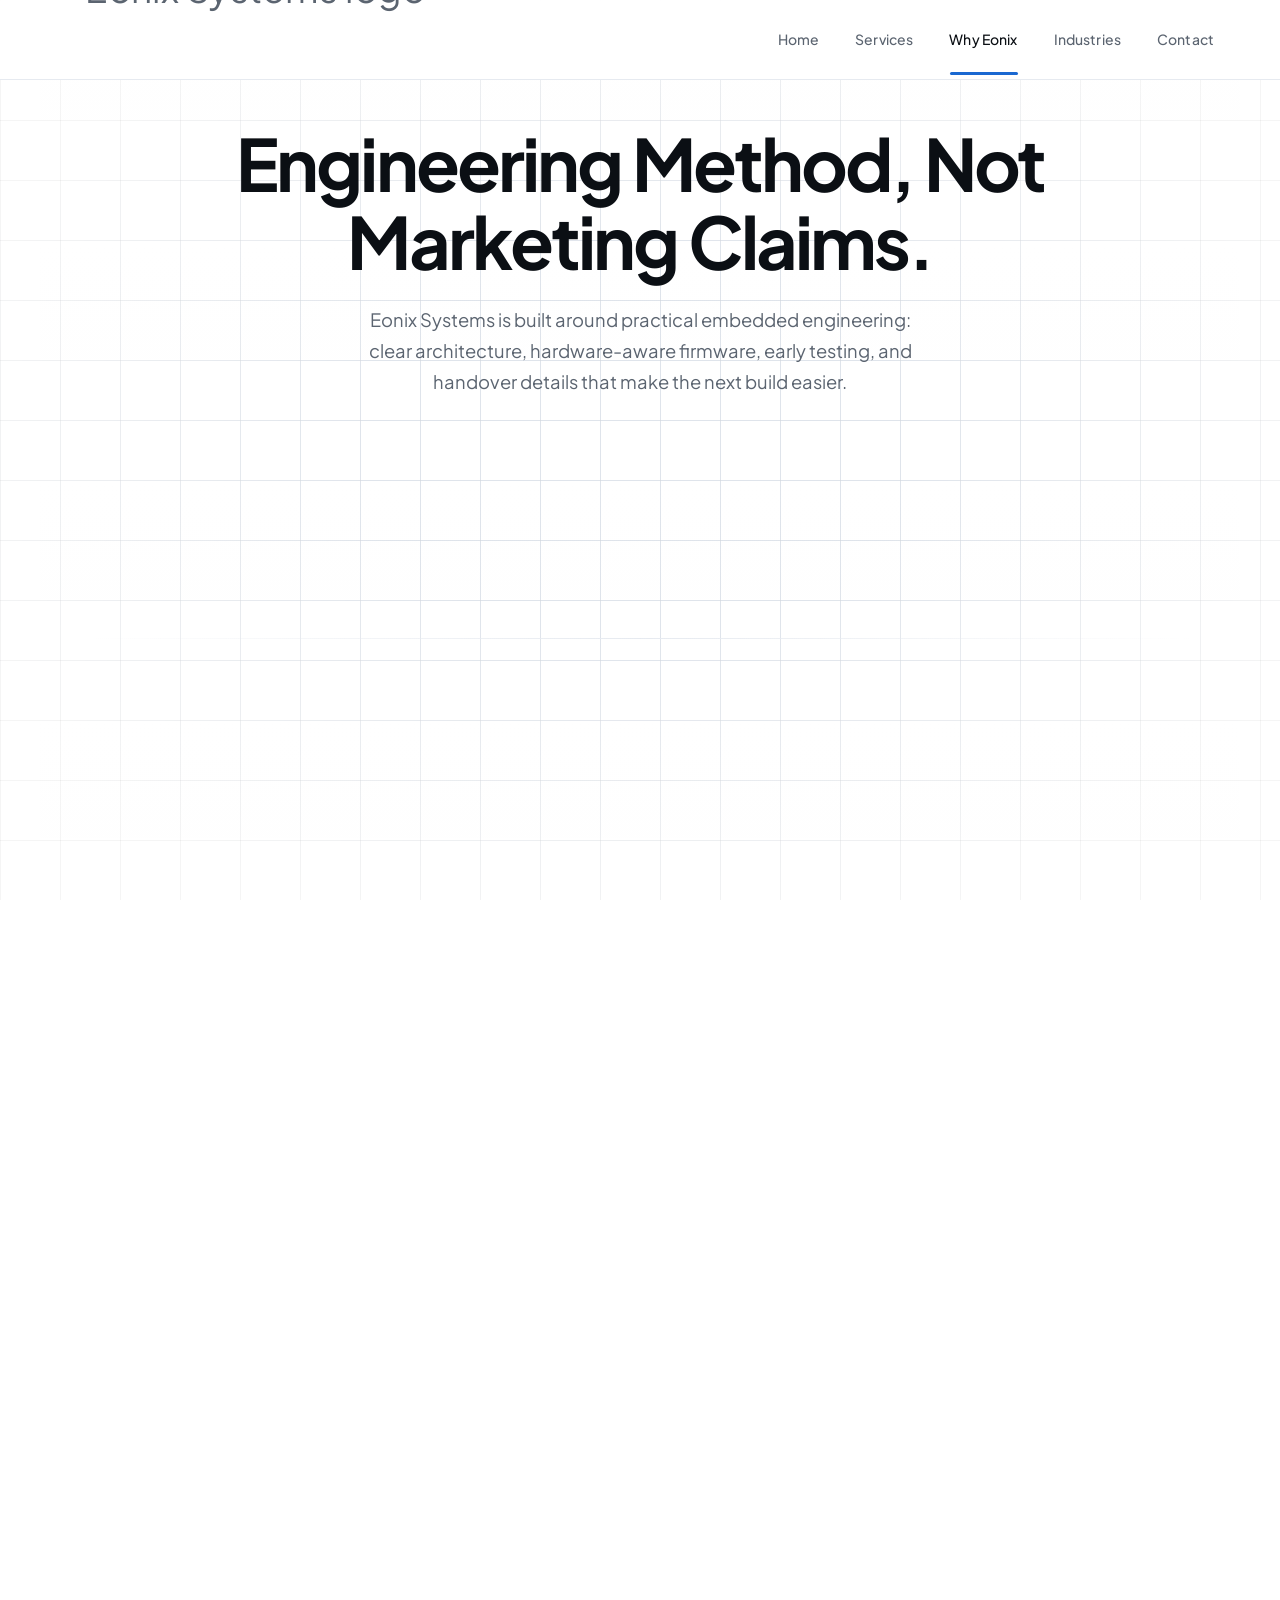
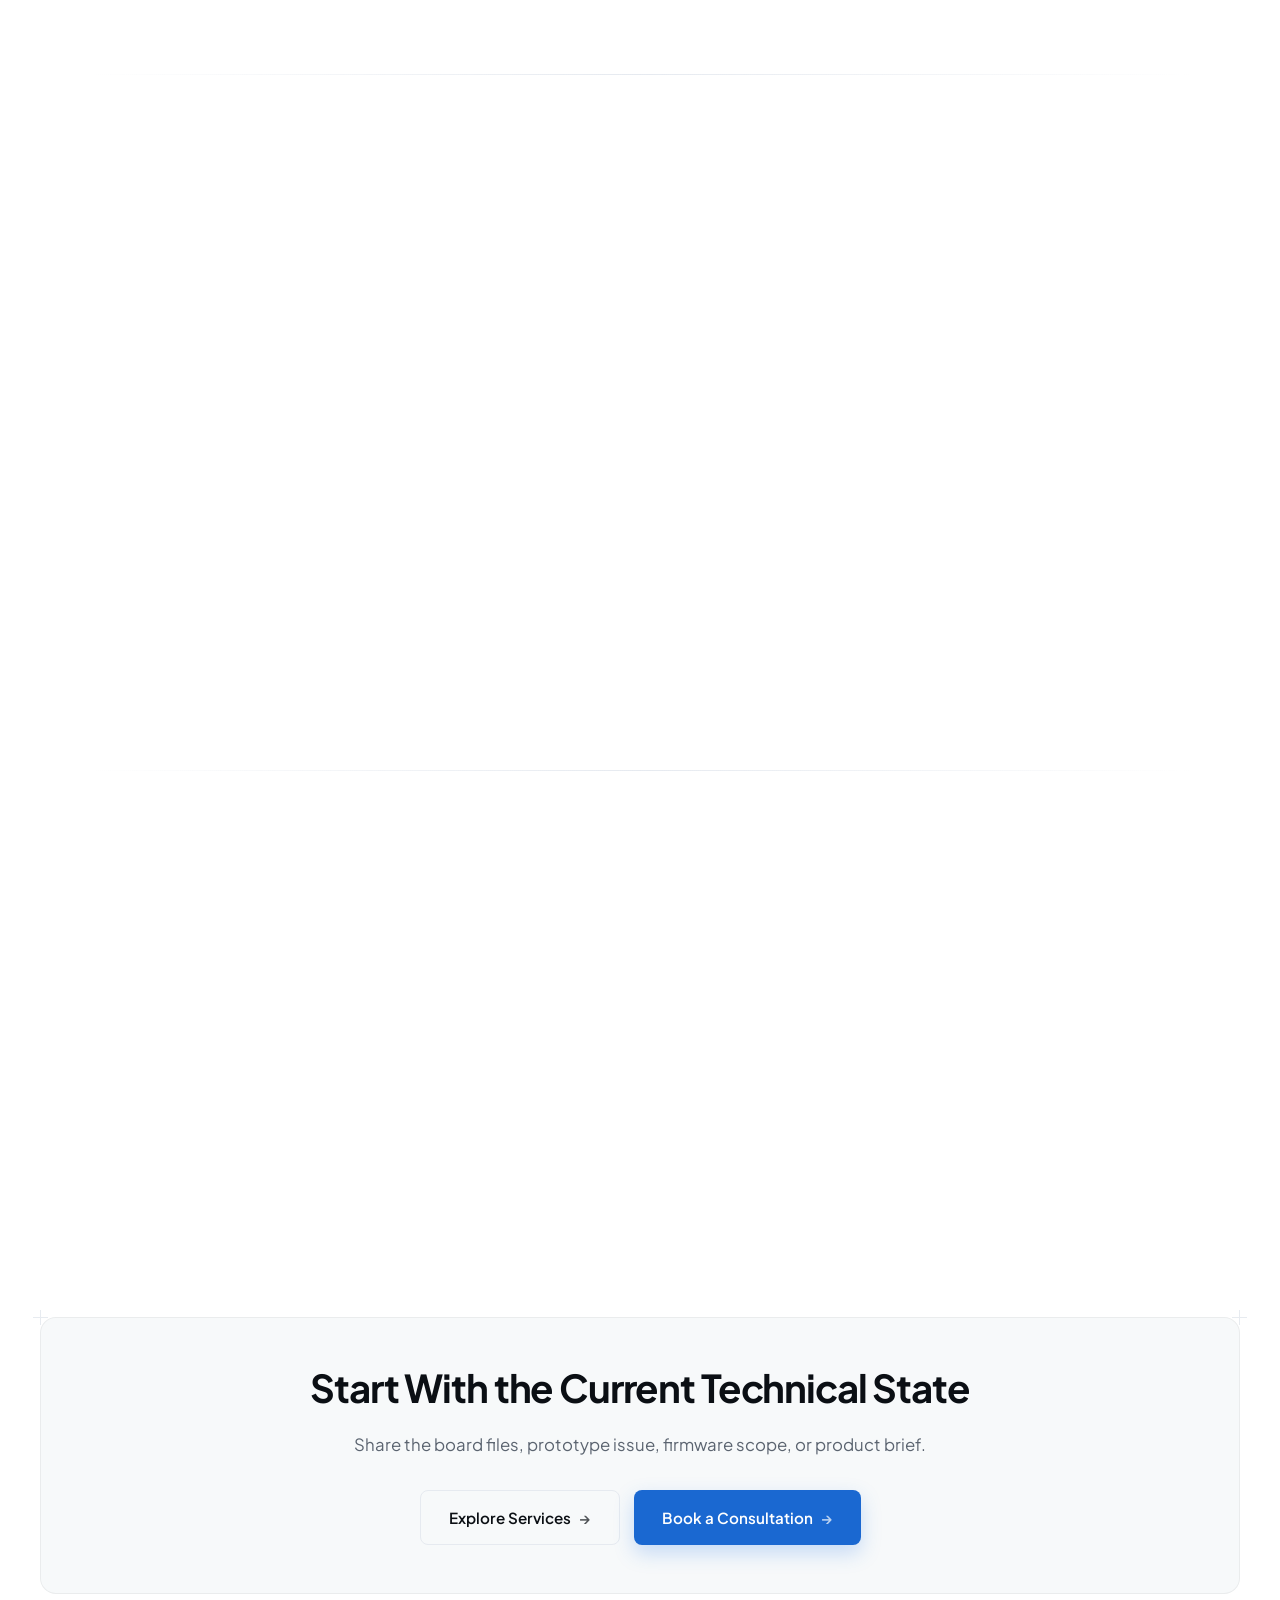
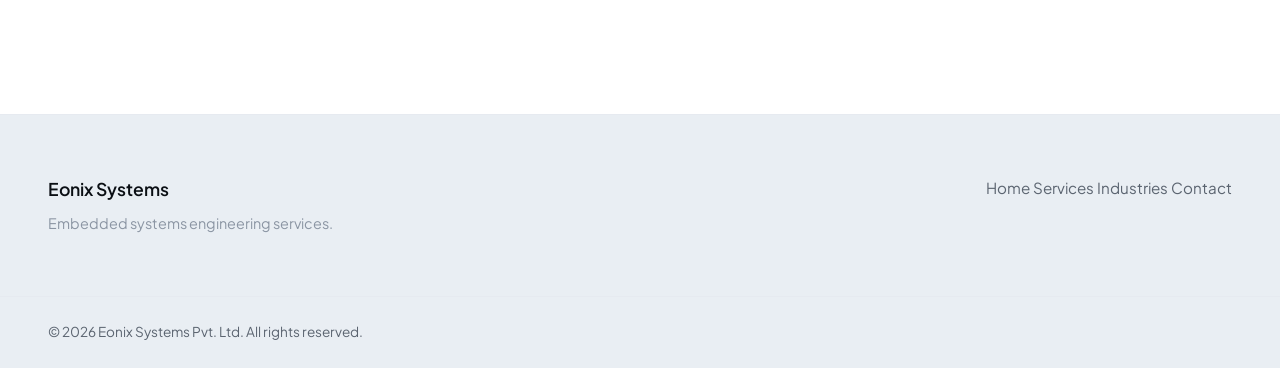
==== commit 93d04e49: "Refine services-first website copy" ====
--- a/about.html
+++ b/about.html
@@ -6,10 +6,10 @@
   <meta charset="UTF-8" />
   <meta name="viewport" content="width=device-width, initial-scale=1.0" />
   <meta name="description"
-    content="Eonix Systems provides PCB design, embedded firmware, hardware prototyping, power electronics, debugging, and manufacturing support for startups, robotics teams, R&D teams, and product builders." />
+    content="Why Eonix Systems: architecture-first embedded engineering that connects PCB design, firmware, testing, and manufacturing handover." />
   <meta property="og:title" content="Why Eonix | Eonix Systems" />
   <meta property="og:description"
-    content="Practical engineering support for PCB design, embedded firmware, hardware bring-up, and manufacturing handover." />
+    content="Architecture-first, testable, manufacturing-aware embedded engineering for real hardware teams." />
   <title>Why Eonix | Eonix Systems</title>
 
   <link rel="preconnect" href="https://fonts.googleapis.com" />
@@ -23,8 +23,8 @@
   <link rel="stylesheet" href="css/nav.css?v=609" />
   <link rel="stylesheet" href="css/animations.css?v=610" />
   <link rel="stylesheet" href="css/footer.css?v=608" />
-  <link rel="stylesheet" href="css/about.css?v=613" />
-  <link rel="stylesheet" href="css/home.css?v=613" />
+  <link rel="stylesheet" href="css/about.css?v=614" />
+  <link rel="stylesheet" href="css/home.css?v=614" />
 </head>
 
 <body>
@@ -39,7 +39,7 @@
         <a class="nav-link" href="index.html">Home</a>
         <a class="nav-link" href="services.html">Services</a>
         <a class="nav-link nav-active" href="about.html#why">Why Eonix</a>
-        <a class="nav-link" href="about.html#industries">Industries</a>
+        <a class="nav-link" href="product.html">Industries</a>
         <a class="nav-link" href="contact.html">Contact</a>
       </div>
       <button class="nav-toggle" aria-label="Toggle navigation">
@@ -54,11 +54,11 @@
 
     <section class="page-hero home-root page-section hero-animated-grid">
       <div class="home-hero-inner">
-        <span class="hero-sys-label">SYS_ABOUT_01 // ENGINEERING APPROACH</span>
-        <h1 class="home-title">Engineering That Connects the Whole System</h1>
+        <span class="hero-sys-label">SYS_ABOUT_01 // METHOD</span>
+        <h1 class="home-title">Engineering Method, Not Marketing Claims.</h1>
         <p class="home-subtitle subtitle-animate">
-          Reliable electronics need more than isolated board design. Eonix connects PCB decisions, firmware behavior,
-          power design, debugging, and manufacturing handover into one practical workflow.
+          Eonix Systems is built around practical embedded engineering: clear architecture, hardware-aware firmware,
+          early testing, and handover details that make the next build easier.
         </p>
       </div>
     </section>
@@ -69,29 +69,34 @@
       <div class="manifesto-container text-center">
         <h2 class="manifesto-title reveal"><span class="title-dot"></span>Why Eonix</h2>
         <p class="manifesto-lead reveal" style="--delay: 100ms;">
-          Eonix is built for teams that need practical hardware engineering support, not disconnected design outputs.
+          The work starts by understanding the whole embedded system, then narrowing execution around the risks that
+          can stop the hardware from working reliably.
         </p>
 
         <div class="pillar-grid mt-64">
           <div class="pillar-card reveal" style="--delay: 150ms;">
-            <h3>Practical Engineering, Not Just Design Files</h3>
-            <p>Design choices are made with assembly, testing, debugging, and real board behavior in mind.</p>
+            <h3>Architecture First</h3>
+            <p>Power rails, controllers, sensors, communication buses, connectors, and protection strategy are planned before the board becomes hard to change.</p>
           </div>
           <div class="pillar-card reveal" style="--delay: 200ms;">
-            <h3>Hardware + Firmware Thinking Together</h3>
-            <p>Firmware is planned around the actual board, sensors, protection circuits, buses, and failure modes.</p>
+            <h3>Hardware + Firmware Together</h3>
+            <p>Firmware decisions are tied to the schematic, pinout, bus timing, startup sequence, test points, and expected failure modes.</p>
           </div>
           <div class="pillar-card reveal" style="--delay: 250ms;">
-            <h3>Prototype-Friendly Execution</h3>
-            <p>Support fits early-stage hardware, partial prototypes, unfinished boards, and active debugging work.</p>
+            <h3>Testable From Day One</h3>
+            <p>Bring-up checklists, debug signals, firmware test hooks, and validation notes are part of the engineering plan.</p>
           </div>
           <div class="pillar-card reveal" style="--delay: 300ms;">
             <h3>Manufacturing-Aware Design</h3>
-            <p>PCB outputs, BOM structure, assembly notes, and testing steps are prepared for repeatable builds.</p>
+            <p>Layouts, BOMs, assembly notes, and handover files are prepared so prototype work can move toward repeatable builds.</p>
           </div>
           <div class="pillar-card reveal" style="--delay: 350ms;">
-            <h3>Clear Documentation &amp; Handover</h3>
-            <p>Teams receive files, notes, assumptions, and technical context that make the next step easier.</p>
+            <h3>Deterministic Systems</h3>
+            <p>Communication, timing, startup behavior, and error handling are designed to be understandable and repeatable under test.</p>
+          </div>
+          <div class="pillar-card reveal" style="--delay: 400ms;">
+            <h3>Clear Technical Handover</h3>
+            <p>Teams receive design files, assumptions, known risks, test notes, and revision guidance in a form they can continue using.</p>
           </div>
         </div>
       </div>
@@ -99,21 +104,19 @@
 
     <div class="tech-divider reveal"><div class="tech-node"></div></div>
 
-    <section id="industries" class="manifesto-section">
+    <section class="manifesto-section">
       <div class="manifesto-container text-center">
-        <h2 class="manifesto-title reveal"><span class="title-dot"></span>Industries Served</h2>
+        <h2 class="manifesto-title reveal"><span class="title-dot"></span>How This Helps</h2>
         <p class="manifesto-lead reveal" style="--delay: 100ms;">
-          Eonix works best where electronics must interact with real sensors, power systems, motion, communication,
-          and field conditions.
+          Eonix is not positioned as a large product company. The current focus is engineering services for teams that
+          need reliable electronics, practical debugging, and cleaner handover from prototype to next build.
         </p>
 
-        <div class="industry-grid mt-64">
-          <div class="industry-card reveal" style="--delay: 150ms;">Robotics &amp; Automation</div>
-          <div class="industry-card reveal" style="--delay: 200ms;">IoT &amp; Connected Devices</div>
-          <div class="industry-card reveal" style="--delay: 250ms;">EV &amp; Mobility Prototypes</div>
-          <div class="industry-card reveal" style="--delay: 300ms;">Industrial Electronics</div>
-          <div class="industry-card reveal" style="--delay: 350ms;">Student Teams &amp; Research Labs</div>
-          <div class="industry-card reveal" style="--delay: 400ms;">Product Startups</div>
+        <div class="check-grid-wide mt-64">
+          <div class="check-item-card reveal" style="--delay: 150ms;">Fewer late hardware/firmware surprises</div>
+          <div class="check-item-card reveal" style="--delay: 200ms;">Better board bring-up visibility</div>
+          <div class="check-item-card reveal" style="--delay: 250ms;">Cleaner manufacturing preparation</div>
+          <div class="check-item-card reveal" style="--delay: 300ms;">More usable documentation after delivery</div>
         </div>
       </div>
     </section>
@@ -122,28 +125,17 @@
 
     <section id="founder-story" class="manifesto-section">
       <div class="manifesto-container founder-story-container">
-        <h2 class="manifesto-title reveal"><span class="title-dot"></span>Founder Story</h2>
+        <h2 class="manifesto-title reveal"><span class="title-dot"></span>Founder-Led Focus</h2>
 
         <div class="founder-story-copy reveal" style="--delay: 100ms;">
           <p>
-            Eonix Systems was founded by Rishabh Jain, an electronics engineering student and hardware developer focused
-            on embedded systems, PCB design, power electronics, and robotics hardware.
+            Eonix Systems was founded by Rishabh Jain with a focus on embedded systems, PCB design, power electronics,
+            and robotics hardware.
           </p>
           <p>
-            The company started from a simple observation: many hardware projects fail not because the idea is weak,
-            but because the electronics are built in fragments. Power is handled separately, firmware is patched later,
-            sensors are added without proper communication planning, and debugging becomes chaotic.
-          </p>
-          <p>
-            Through robotics projects, PCB design work, firmware experiments, and system-level hardware development,
-            Eonix was built to solve this gap.
-          </p>
-          <p>
-            Today, Eonix Systems focuses on helping teams build reliable electronic systems - from schematic and PCB
-            layout to firmware, bring-up, testing, and manufacturing support.
-          </p>
-          <p>
-            Our goal is simple: help builders move from messy prototypes to reliable working hardware.
+            The company is intentionally services-first today: support teams with board design, firmware, bring-up,
+            debugging, integration, and manufacturing handover while the longer-term modular CAN-based ecosystem remains
+            an engineering direction, not a finished product claim.
           </p>
         </div>
       </div>
@@ -152,11 +144,11 @@
     <section class="page-section cta-grand text-center home-section-shell section-wide reveal reveal-scale" style="position: relative;">
       <div class="corner-cross left-top"></div>
       <div class="corner-cross right-top"></div>
-      <h2 class="home-section-title" style="margin-bottom: 20px;">Build With a Practical Engineering Chain</h2>
-      <p class="home-section-subtitle" style="margin: 0 auto 32px;">Start with the current state of your board, firmware, or prototype.</p>
+      <h2 class="home-section-title" style="margin-bottom: 20px;">Start With the Current Technical State</h2>
+      <p class="home-section-subtitle" style="margin: 0 auto 32px;">Share the board files, prototype issue, firmware scope, or product brief.</p>
       <div class="hero-actions" style="justify-content: center;">
-        <a href="services.html" class="btn-secondary">View Services <span class="btn-arrow">-&gt;</span></a>
-        <a href="contact.html" class="btn-primary">Book a Consultation <span class="btn-arrow">-&gt;</span></a>
+        <a href="services.html" class="btn-secondary">Explore Services <span class="btn-arrow" aria-hidden="true">&rarr;</span></a>
+        <a href="contact.html" class="btn-primary">Book a Consultation <span class="btn-arrow" aria-hidden="true">&rarr;</span></a>
       </div>
     </section>
   </main>
@@ -165,27 +157,14 @@
     <div class="footer-inner">
       <div class="footer-left">
         <p class="footer-brand">Eonix Systems</p>
-        <p class="footer-tagline">Engineering reliable electronics.</p>
+        <p class="footer-tagline">Embedded systems engineering services.</p>
       </div>
       <div class="footer-right">
         <div class="footer-links">
           <a class="footer-link" href="index.html">Home</a>
           <a class="footer-link" href="services.html">Services</a>
-          <a class="footer-link" href="about.html#industries">Industries</a>
+          <a class="footer-link" href="product.html">Industries</a>
           <a class="footer-link" href="contact.html">Contact</a>
-        </div>
-
-        <div class="footer-social">
-          <a href="https://www.instagram.com/eonixsystems/" class="social-icon" aria-label="Instagram" target="_blank">
-            <svg viewBox="0 0 24 24" xmlns="http://www.w3.org/2000/svg">
-              <path d="M12 2.163c3.204 0 3.584.012 4.85.07 3.252.148 4.771 1.691 4.919 4.919.058 1.265.069 1.645.069 4.849 0 3.205-.012 3.584-.069 4.849-.149 3.225-1.664 4.771-4.919 4.919-1.266.058-1.644.07-4.85.07-3.204 0-3.584-.012-4.849-.07-3.26-.149-4.771-1.699-4.919-4.92-.058-1.265-.07-1.644-.07-4.849 0-3.204.013-3.583.07-4.849.149-3.227 1.664-4.771 4.919-4.919 1.266-.057 1.645-.069 4.849-.069zm0-2.163c-3.259 0-3.667.014-4.947.072-4.358.2-6.78 2.618-6.98 6.98-.059 1.281-.073 1.689-.073 4.948 0 3.259.014 3.668.072 4.948.2 4.358 2.618 6.78 6.98 6.98 1.281.058 1.689.072 4.948.072 3.259 0 3.668-.014 4.948-.072 4.354-.2 6.782-2.618 6.979-6.98.059-1.28.073-1.689.073-4.948 0-3.259-.014-3.667-.072-4.947-.196-4.354-2.617-6.78-6.979-6.98-1.281-.059-1.69-.073-4.949-.073zm0 5.838c-3.403 0-6.162 2.759-6.162 6.162s2.759 6.163 6.162 6.163 6.162-2.759 6.162-6.163c0-3.403-2.759-6.162-6.162-6.162zm0 10.162c-2.209 0-4-1.79-4-4 0-2.209 1.791-4 4-4s4 1.791 4 4c0 2.21-1.791 4-4 4zm6.406-11.845c-.796 0-1.441.645-1.441 1.44s.645 1.44 1.441 1.44c.795 0 1.439-.645 1.439-1.44s-.644-1.44-1.439-1.44z" />
-            </svg>
-          </a>
-          <a href="https://www.linkedin.com/company/eonix-systems/?viewAsMember=true" class="social-icon" aria-label="LinkedIn" target="_blank">
-            <svg viewBox="0 0 24 24" xmlns="http://www.w3.org/2000/svg">
-              <path d="M4.98 3.5c0 1.381-1.11 2.5-2.48 2.5s-2.48-1.119-2.48-2.5c0-1.38 1.11-2.5 2.48-2.5s2.48 1.12 2.48 2.5zm.02 4.5h-5v16h5v-16zm7.982 0h-4.968v16h4.969v-8.399c0-4.67 6.029-5.052 6.029 0v8.399h4.988v-10.131c0-7.88-8.922-7.593-11.018-3.714v-2.155z" />
-            </svg>
-          </a>
         </div>
       </div>
     </div>
--- a/css/home.css
+++ b/css/home.css
@@ -74,8 +74,10 @@
 }
 
 .btn-arrow {
+    margin-left: 8px;
     transition: transform 0.18s ease;
     opacity: 0.7;
+    line-height: 1;
 }
 .btn-primary:hover .btn-arrow,
 .btn-secondary:hover .btn-arrow {
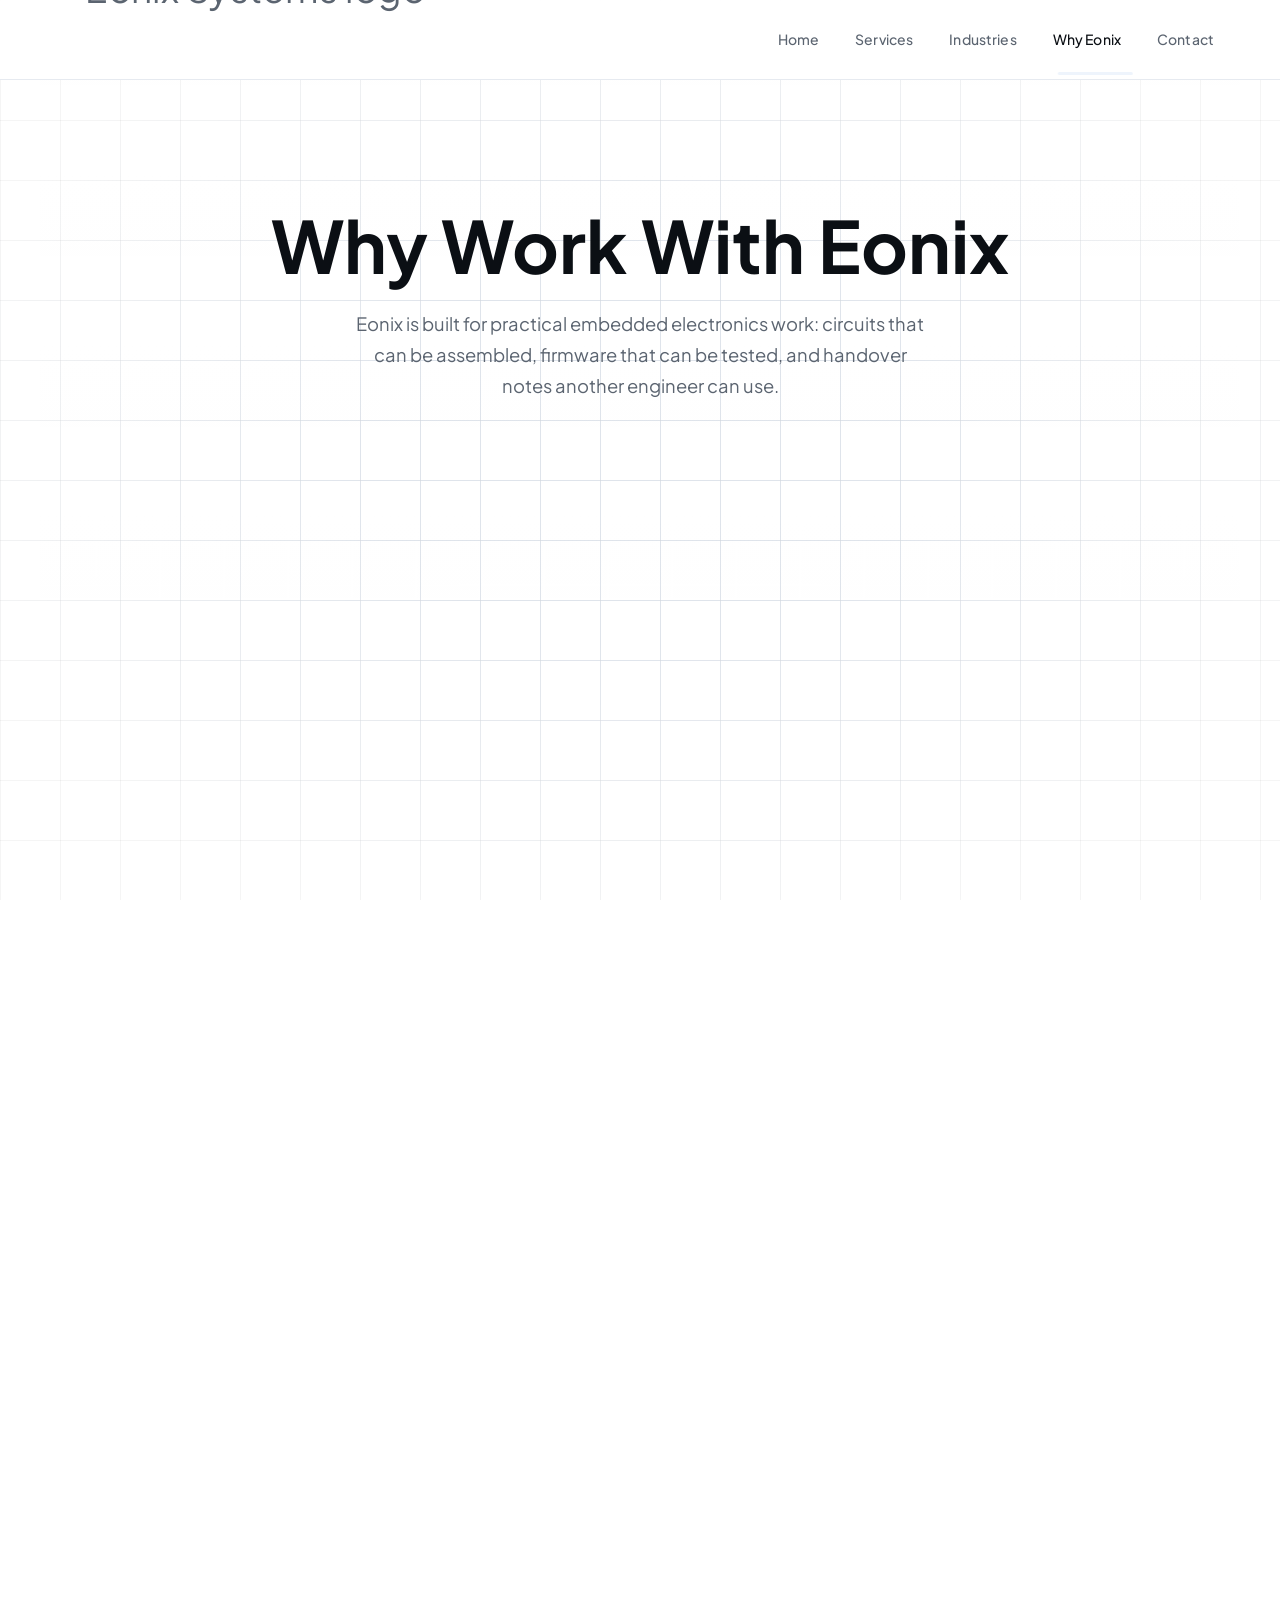
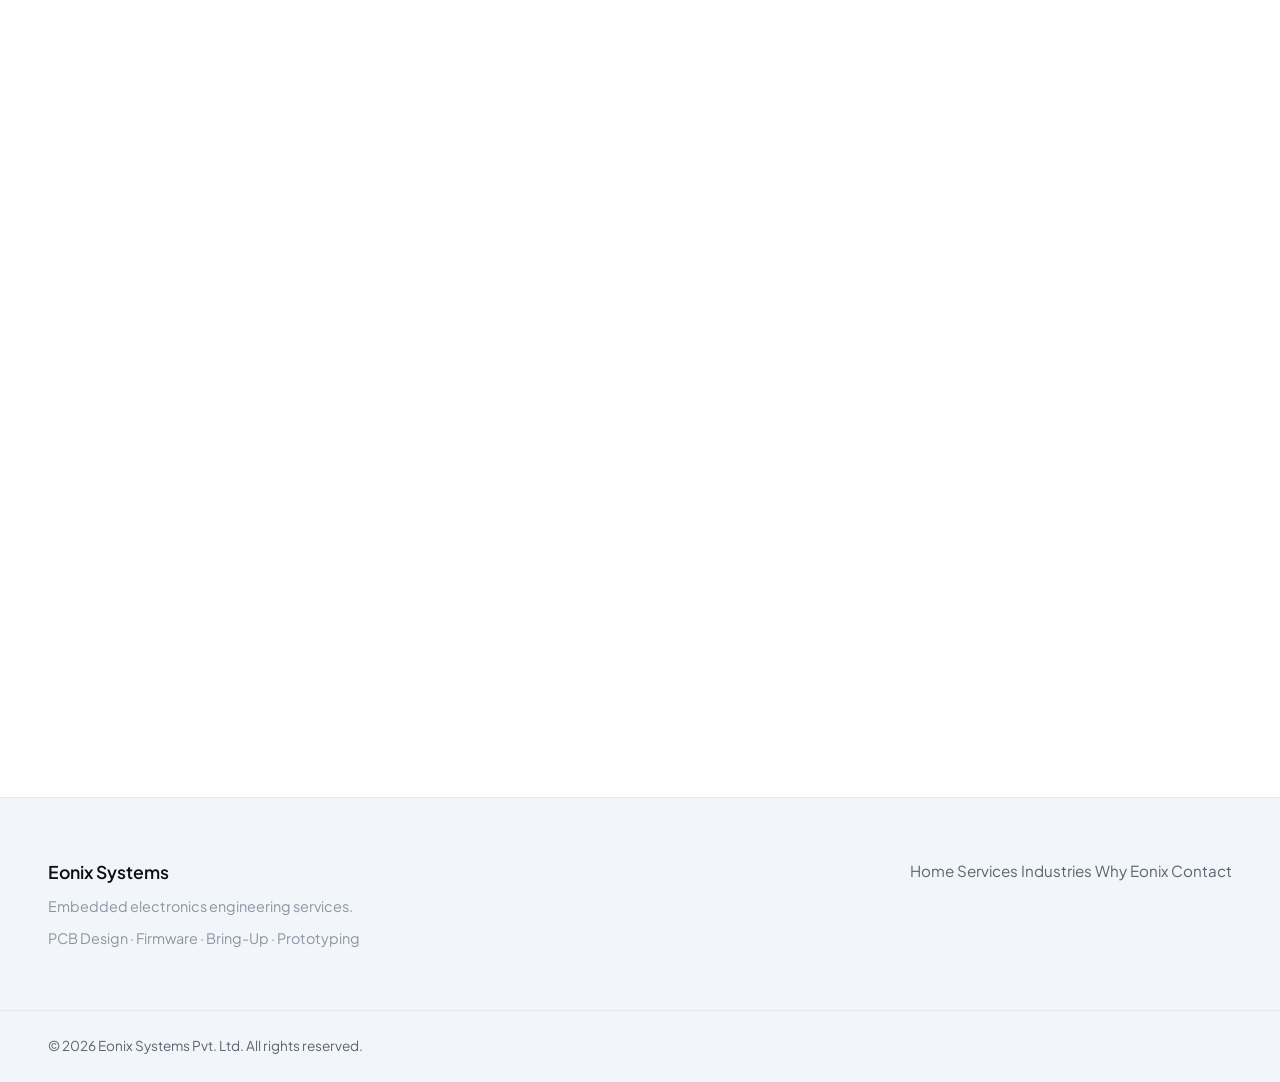
==== commit 6ff8ae2d: "Restructure site around embedded engineering services" ====
--- a/about.html
+++ b/about.html
@@ -5,176 +5,13 @@
   <link rel="icon" href="assets/Logo Only White.png" type="image/png">
   <meta charset="UTF-8" />
   <meta name="viewport" content="width=device-width, initial-scale=1.0" />
-  <meta name="description"
-    content="Why Eonix Systems: architecture-first embedded engineering that connects PCB design, firmware, testing, and manufacturing handover." />
-  <meta property="og:title" content="Why Eonix | Eonix Systems" />
-  <meta property="og:description"
-    content="Architecture-first, testable, manufacturing-aware embedded engineering for real hardware teams." />
+  <meta name="robots" content="noindex, follow" />
+  <meta http-equiv="refresh" content="0; url=why-eonix.html" />
+  <link rel="canonical" href="why-eonix.html" />
   <title>Why Eonix | Eonix Systems</title>
-
-  <link rel="preconnect" href="https://fonts.googleapis.com" />
-  <link rel="preconnect" href="https://fonts.gstatic.com" crossorigin />
-  <link
-    href="https://fonts.googleapis.com/css2?family=Plus+Jakarta+Sans:wght@400;500;600;700&family=JetBrains+Mono:wght@400;700&display=swap"
-    rel="stylesheet" />
-
-  <link rel="stylesheet" href="css/base.css?v=608" />
-  <link rel="stylesheet" href="css/layout.css?v=612" />
-  <link rel="stylesheet" href="css/nav.css?v=609" />
-  <link rel="stylesheet" href="css/animations.css?v=610" />
-  <link rel="stylesheet" href="css/footer.css?v=608" />
-  <link rel="stylesheet" href="css/about.css?v=614" />
-  <link rel="stylesheet" href="css/home.css?v=614" />
 </head>
 
 <body>
-  <div class="super-grid"></div>
-
-  <nav class="nav-root">
-    <div class="nav-inner">
-      <a class="nav-logo" href="index.html">
-        <img src="assets/Name Logo White Transparent.png" alt="Eonix Systems logo" />
-      </a>
-      <div class="nav-links">
-        <a class="nav-link" href="index.html">Home</a>
-        <a class="nav-link" href="services.html">Services</a>
-        <a class="nav-link nav-active" href="about.html#why">Why Eonix</a>
-        <a class="nav-link" href="product.html">Industries</a>
-        <a class="nav-link" href="contact.html">Contact</a>
-      </div>
-      <button class="nav-toggle" aria-label="Toggle navigation">
-        <span></span><span></span><span></span>
-      </button>
-    </div>
-  </nav>
-
-  <main class="page-wrapper blueprint-wrapper">
-    <div class="master-guide left"></div>
-    <div class="master-guide right"></div>
-
-    <section class="page-hero home-root page-section hero-animated-grid">
-      <div class="home-hero-inner">
-        <span class="hero-sys-label">SYS_ABOUT_01 // METHOD</span>
-        <h1 class="home-title">Engineering Method, Not Marketing Claims.</h1>
-        <p class="home-subtitle subtitle-animate">
-          Eonix Systems is built around practical embedded engineering: clear architecture, hardware-aware firmware,
-          early testing, and handover details that make the next build easier.
-        </p>
-      </div>
-    </section>
-
-    <div class="tech-divider reveal"><div class="tech-node"></div></div>
-
-    <section id="why" class="manifesto-section">
-      <div class="manifesto-container text-center">
-        <h2 class="manifesto-title reveal"><span class="title-dot"></span>Why Eonix</h2>
-        <p class="manifesto-lead reveal" style="--delay: 100ms;">
-          The work starts by understanding the whole embedded system, then narrowing execution around the risks that
-          can stop the hardware from working reliably.
-        </p>
-
-        <div class="pillar-grid mt-64">
-          <div class="pillar-card reveal" style="--delay: 150ms;">
-            <h3>Architecture First</h3>
-            <p>Power rails, controllers, sensors, communication buses, connectors, and protection strategy are planned before the board becomes hard to change.</p>
-          </div>
-          <div class="pillar-card reveal" style="--delay: 200ms;">
-            <h3>Hardware + Firmware Together</h3>
-            <p>Firmware decisions are tied to the schematic, pinout, bus timing, startup sequence, test points, and expected failure modes.</p>
-          </div>
-          <div class="pillar-card reveal" style="--delay: 250ms;">
-            <h3>Testable From Day One</h3>
-            <p>Bring-up checklists, debug signals, firmware test hooks, and validation notes are part of the engineering plan.</p>
-          </div>
-          <div class="pillar-card reveal" style="--delay: 300ms;">
-            <h3>Manufacturing-Aware Design</h3>
-            <p>Layouts, BOMs, assembly notes, and handover files are prepared so prototype work can move toward repeatable builds.</p>
-          </div>
-          <div class="pillar-card reveal" style="--delay: 350ms;">
-            <h3>Deterministic Systems</h3>
-            <p>Communication, timing, startup behavior, and error handling are designed to be understandable and repeatable under test.</p>
-          </div>
-          <div class="pillar-card reveal" style="--delay: 400ms;">
-            <h3>Clear Technical Handover</h3>
-            <p>Teams receive design files, assumptions, known risks, test notes, and revision guidance in a form they can continue using.</p>
-          </div>
-        </div>
-      </div>
-    </section>
-
-    <div class="tech-divider reveal"><div class="tech-node"></div></div>
-
-    <section class="manifesto-section">
-      <div class="manifesto-container text-center">
-        <h2 class="manifesto-title reveal"><span class="title-dot"></span>How This Helps</h2>
-        <p class="manifesto-lead reveal" style="--delay: 100ms;">
-          Eonix is not positioned as a large product company. The current focus is engineering services for teams that
-          need reliable electronics, practical debugging, and cleaner handover from prototype to next build.
-        </p>
-
-        <div class="check-grid-wide mt-64">
-          <div class="check-item-card reveal" style="--delay: 150ms;">Fewer late hardware/firmware surprises</div>
-          <div class="check-item-card reveal" style="--delay: 200ms;">Better board bring-up visibility</div>
-          <div class="check-item-card reveal" style="--delay: 250ms;">Cleaner manufacturing preparation</div>
-          <div class="check-item-card reveal" style="--delay: 300ms;">More usable documentation after delivery</div>
-        </div>
-      </div>
-    </section>
-
-    <div class="tech-divider reveal"><div class="tech-node"></div></div>
-
-    <section id="founder-story" class="manifesto-section">
-      <div class="manifesto-container founder-story-container">
-        <h2 class="manifesto-title reveal"><span class="title-dot"></span>Founder-Led Focus</h2>
-
-        <div class="founder-story-copy reveal" style="--delay: 100ms;">
-          <p>
-            Eonix Systems was founded by Rishabh Jain with a focus on embedded systems, PCB design, power electronics,
-            and robotics hardware.
-          </p>
-          <p>
-            The company is intentionally services-first today: support teams with board design, firmware, bring-up,
-            debugging, integration, and manufacturing handover while the longer-term modular CAN-based ecosystem remains
-            an engineering direction, not a finished product claim.
-          </p>
-        </div>
-      </div>
-    </section>
-
-    <section class="page-section cta-grand text-center home-section-shell section-wide reveal reveal-scale" style="position: relative;">
-      <div class="corner-cross left-top"></div>
-      <div class="corner-cross right-top"></div>
-      <h2 class="home-section-title" style="margin-bottom: 20px;">Start With the Current Technical State</h2>
-      <p class="home-section-subtitle" style="margin: 0 auto 32px;">Share the board files, prototype issue, firmware scope, or product brief.</p>
-      <div class="hero-actions" style="justify-content: center;">
-        <a href="services.html" class="btn-secondary">Explore Services <span class="btn-arrow" aria-hidden="true">&rarr;</span></a>
-        <a href="contact.html" class="btn-primary">Book a Consultation <span class="btn-arrow" aria-hidden="true">&rarr;</span></a>
-      </div>
-    </section>
-  </main>
-
-  <footer class="footer-root">
-    <div class="footer-inner">
-      <div class="footer-left">
-        <p class="footer-brand">Eonix Systems</p>
-        <p class="footer-tagline">Embedded systems engineering services.</p>
-      </div>
-      <div class="footer-right">
-        <div class="footer-links">
-          <a class="footer-link" href="index.html">Home</a>
-          <a class="footer-link" href="services.html">Services</a>
-          <a class="footer-link" href="product.html">Industries</a>
-          <a class="footer-link" href="contact.html">Contact</a>
-        </div>
-      </div>
-    </div>
-    <div class="footer-bottom">
-      <p>&copy; 2026 Eonix Systems Pvt. Ltd. All rights reserved.</p>
-    </div>
-  </footer>
-
-  <script src="js/scroll-reveal.js?v=611"></script>
-  <script src="js/scroll-animations.js?v=604"></script>
-  <script src="js/nav.js?v=609"></script>
+  <p>This page has moved to <a href="why-eonix.html">Why Eonix</a>.</p>
 </body>
 </html>
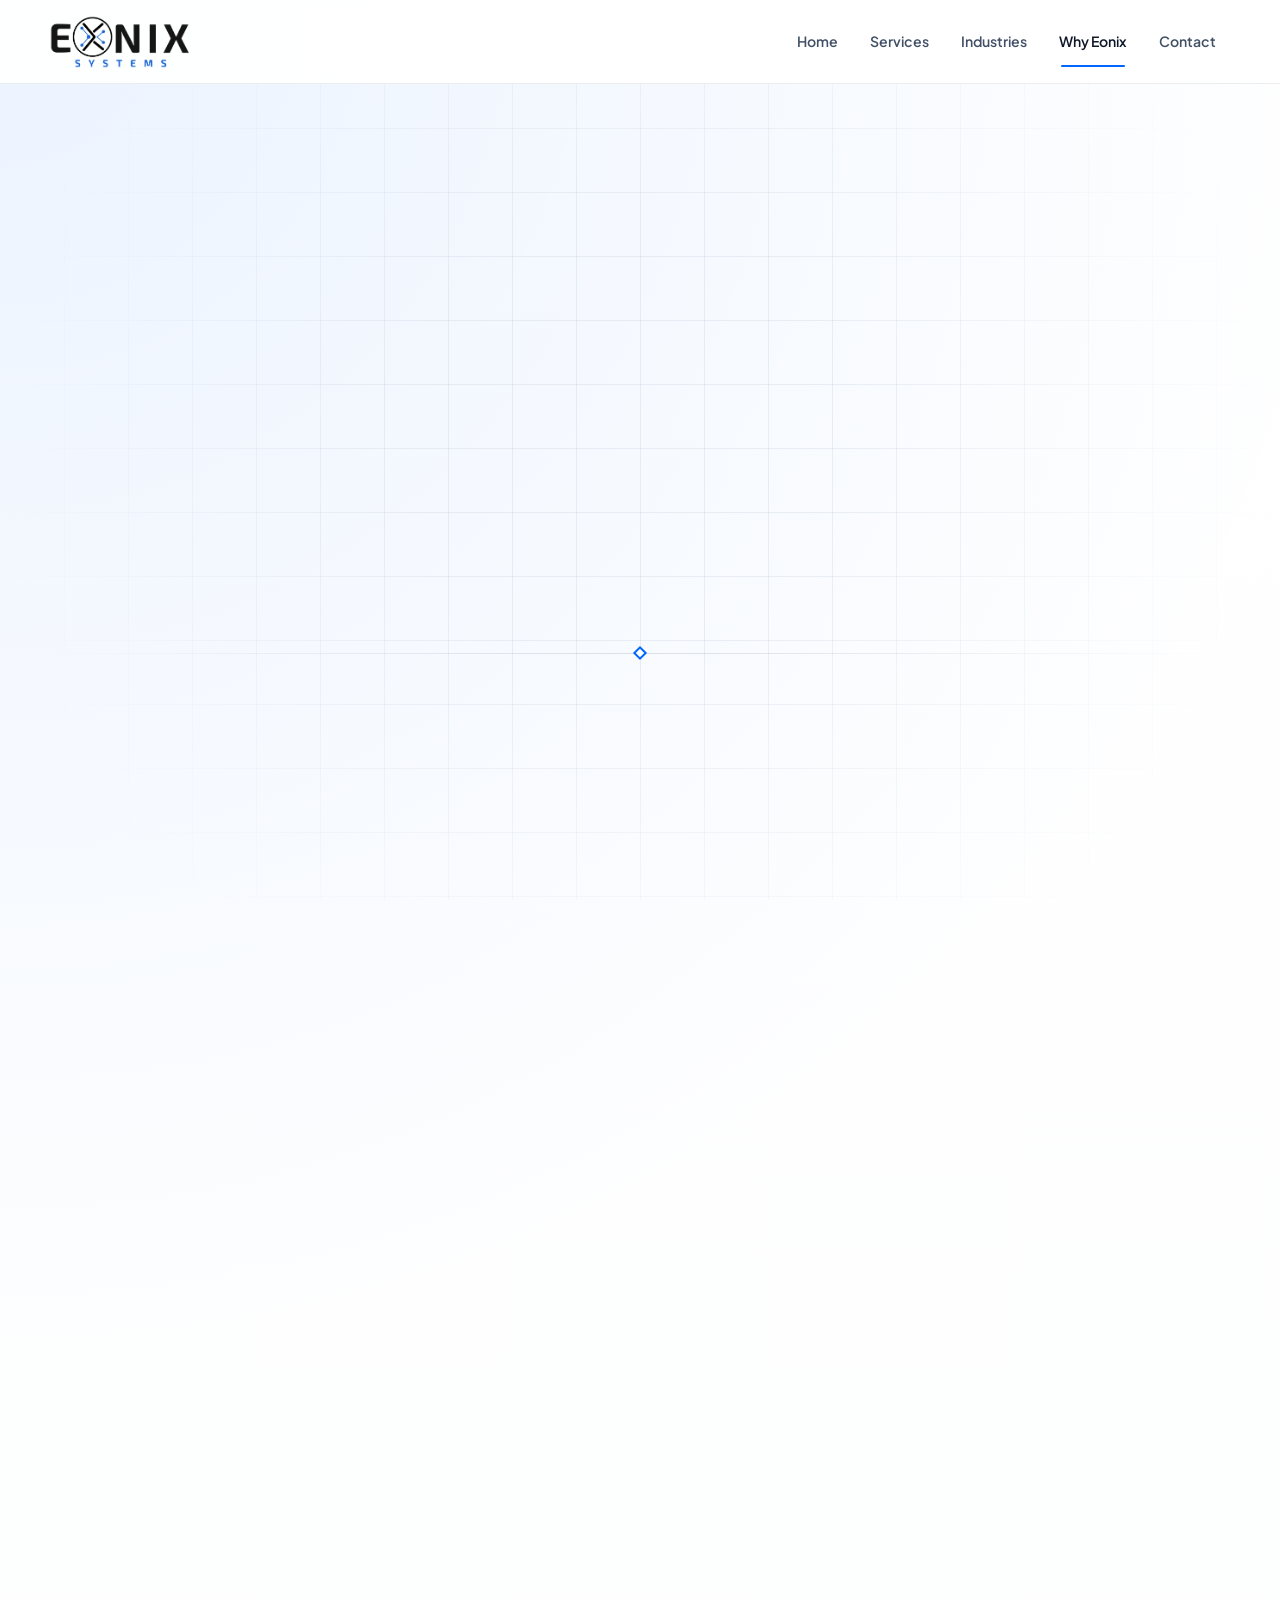
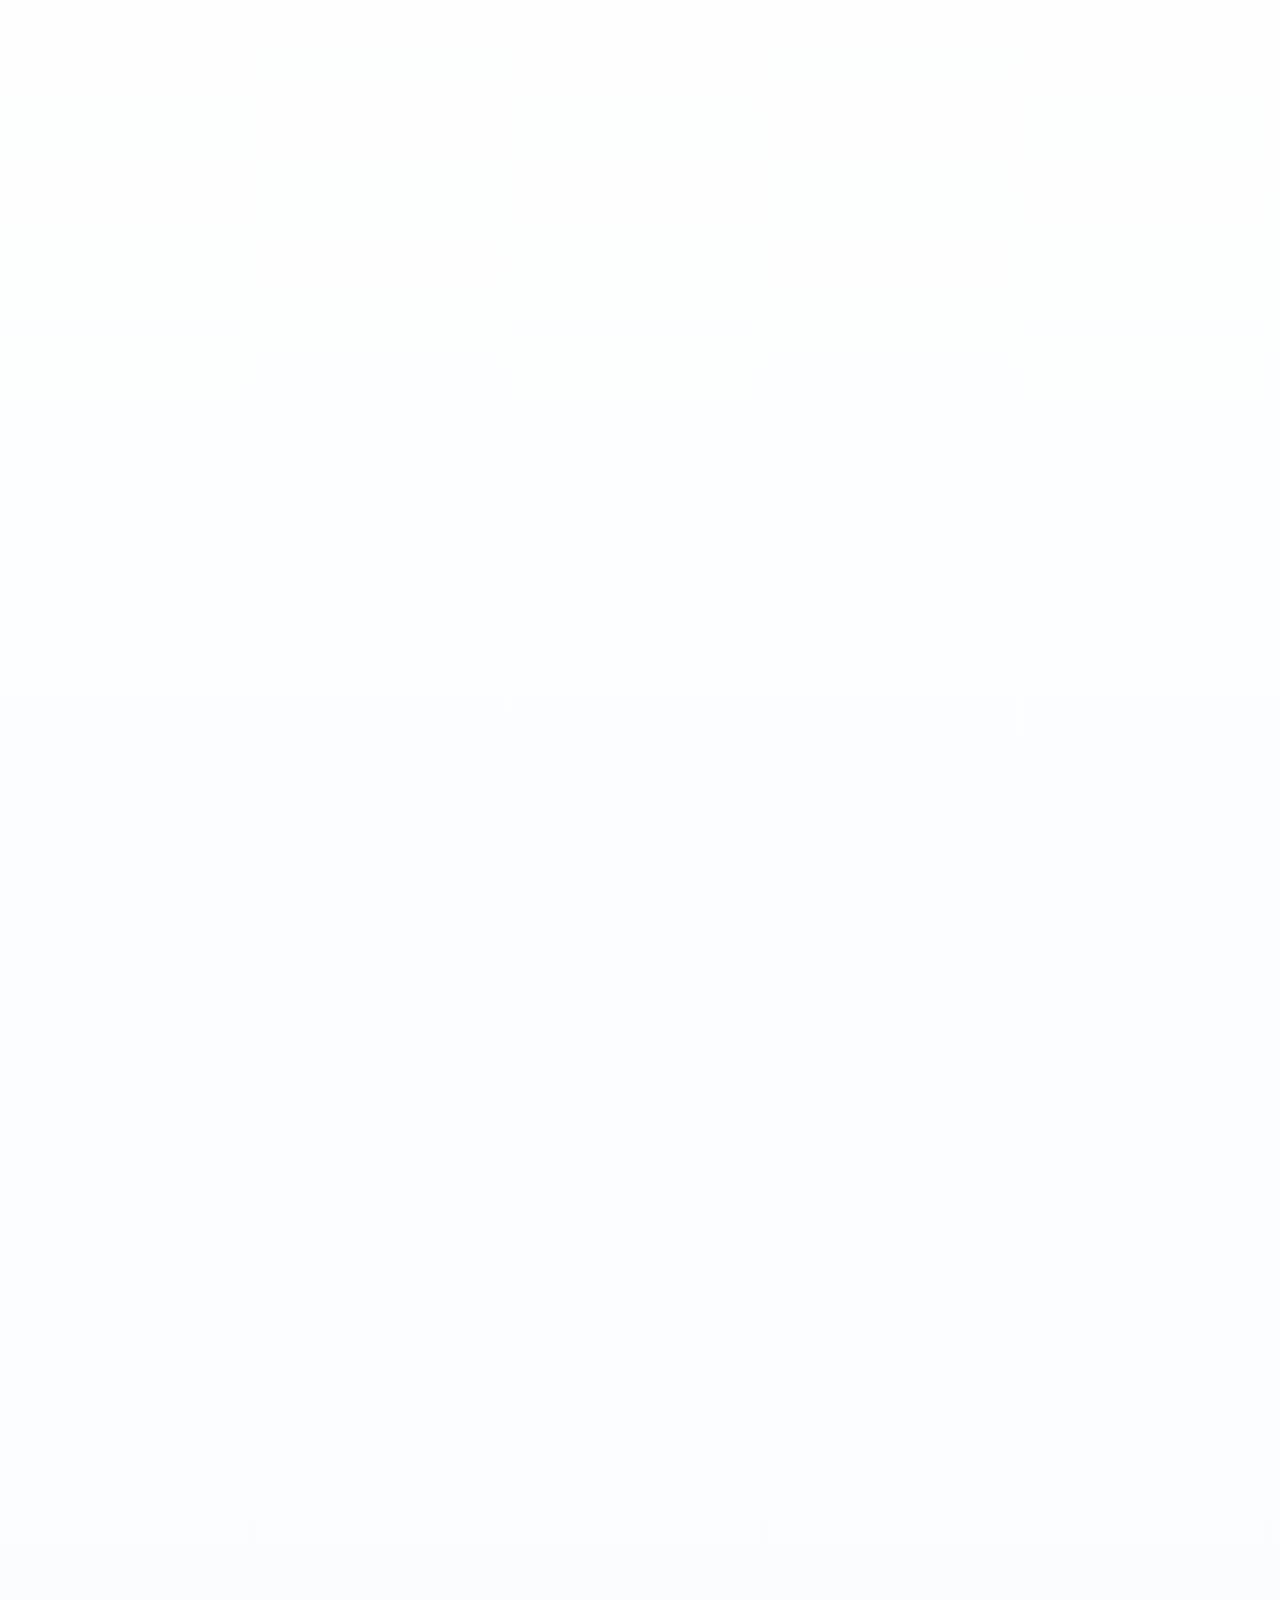
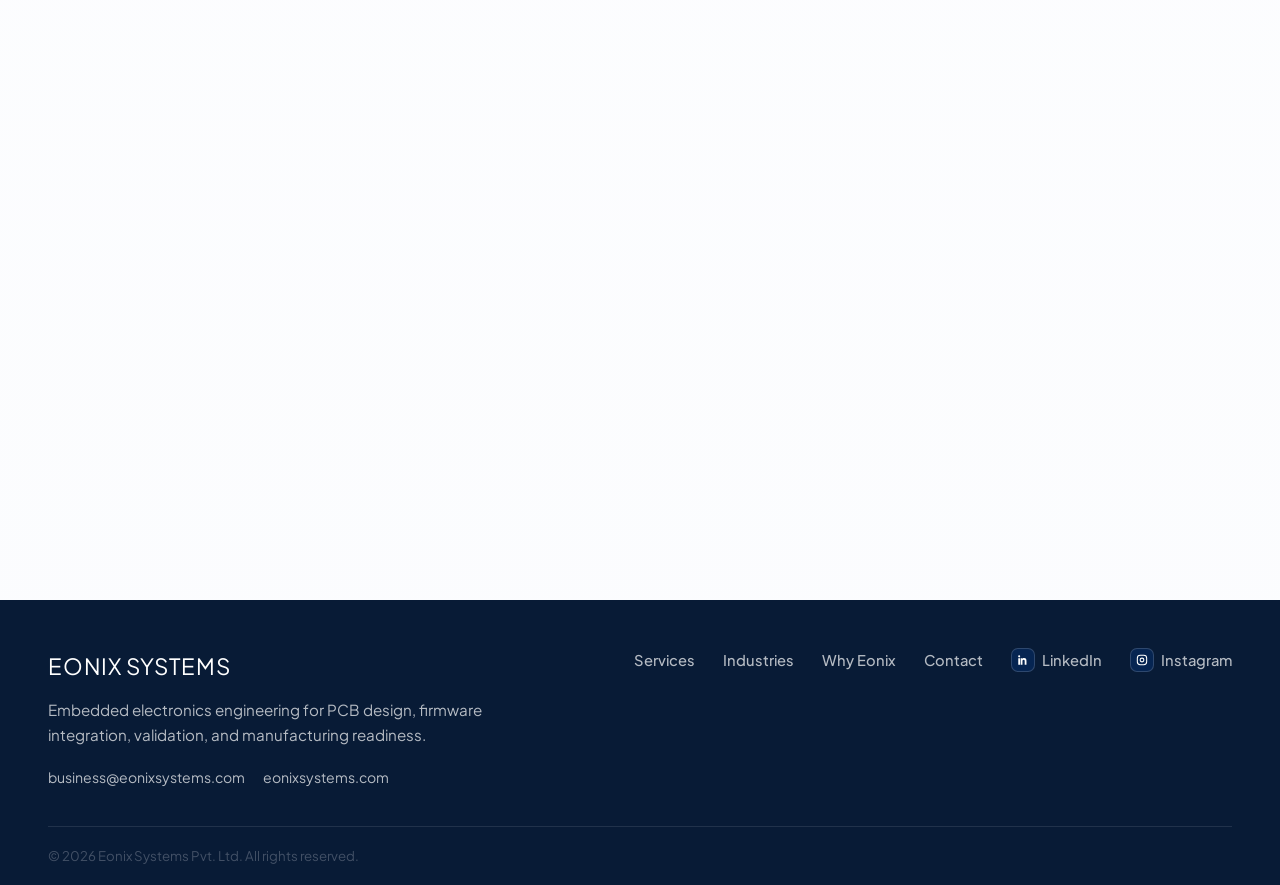
==== commit ba4f540b: "Update website hero and service assets" ====
--- a/about.html
+++ b/about.html
@@ -2,7 +2,7 @@
 <html lang="en">
 
 <head>
-  <link rel="icon" href="assets/Logo Only White.png" type="image/png">
+  <link rel="icon" href="assets/LOGO/Logo Only White.png" type="image/png">
   <meta charset="UTF-8" />
   <meta name="viewport" content="width=device-width, initial-scale=1.0" />
   <meta name="robots" content="noindex, follow" />
